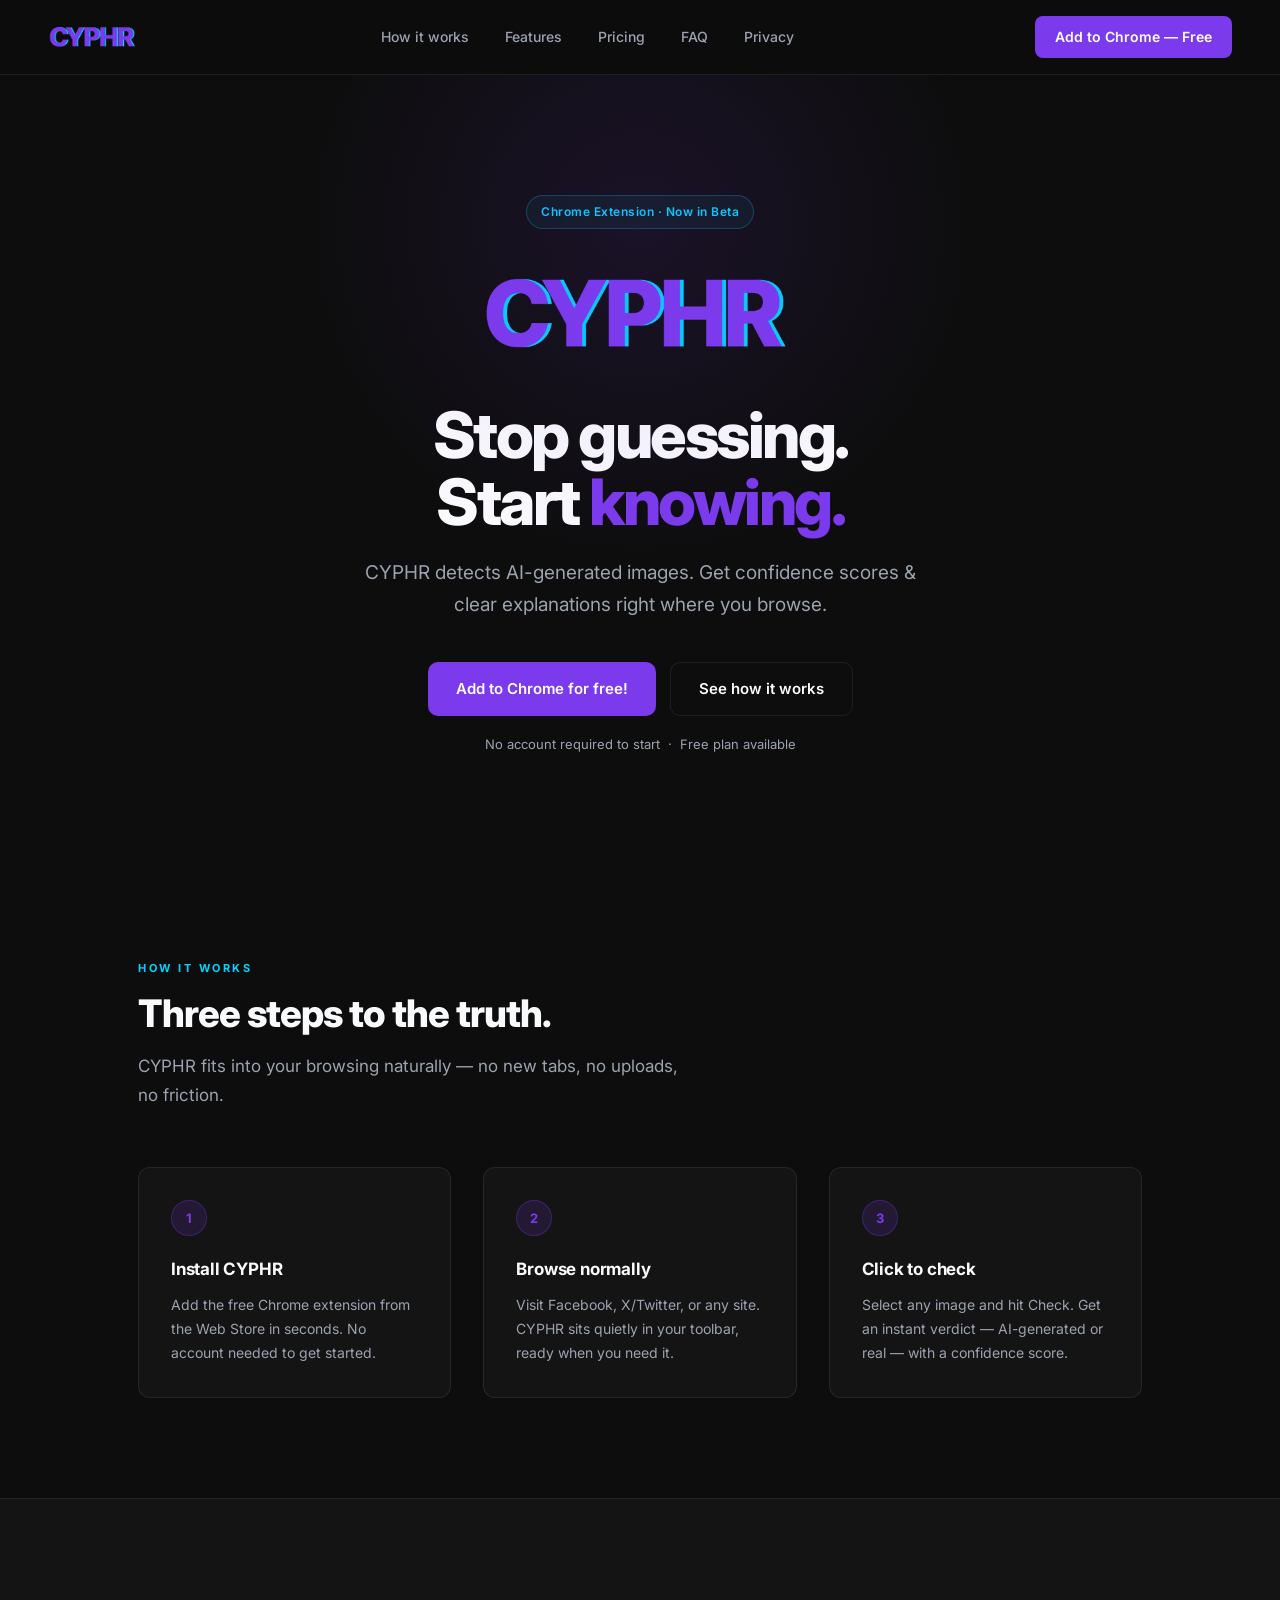
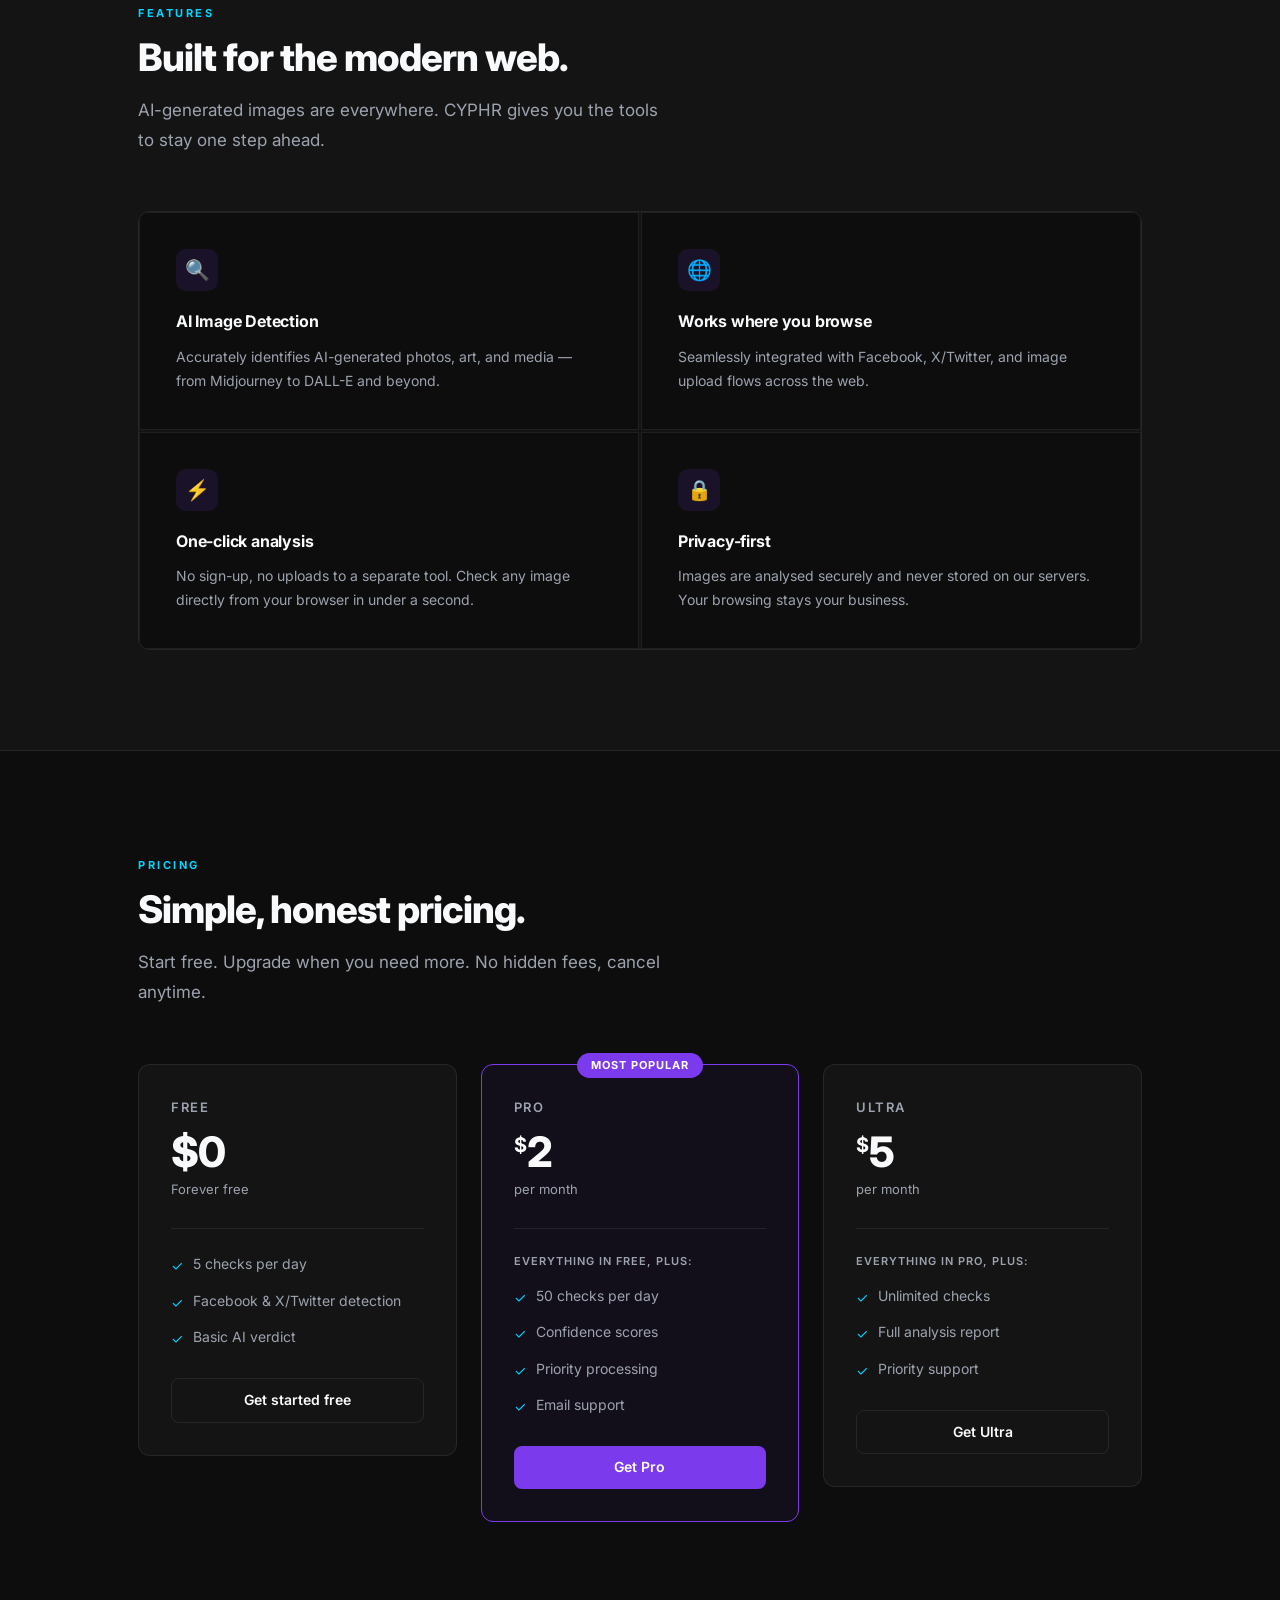
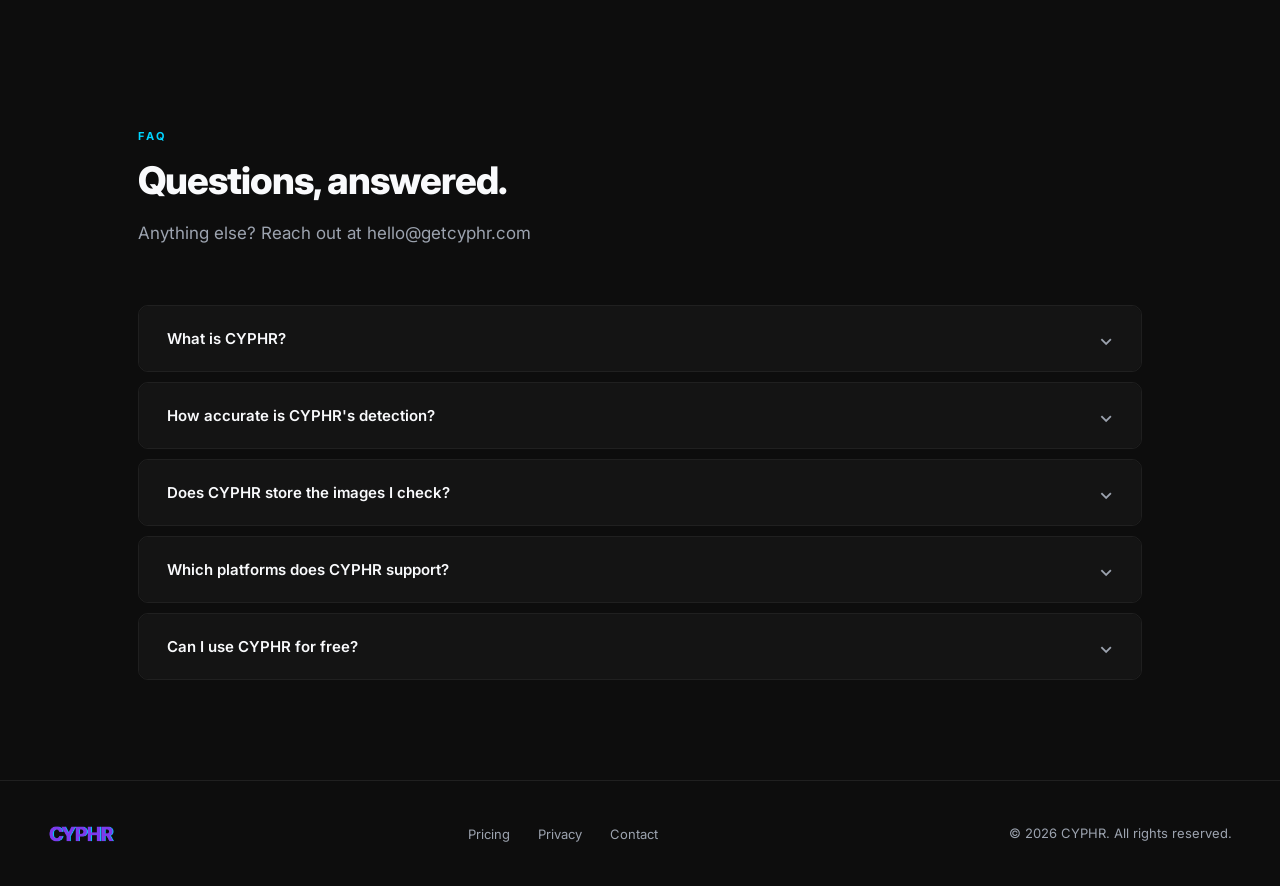
==== index.html @ 94c773c0 "Add files via upload Signed-off-by: NAZO Collective <89747597+njomawahleh@users.noreply.github.com>" ====
<!DOCTYPE html>
<html lang="en">
<head>
  <meta charset="UTF-8" />
  <meta name="viewport" content="width=device-width, initial-scale=1.0" />
  <meta name="description" content="CYPHR detects AI-generated images on Facebook, X/Twitter, and the web — instantly. Know what's real." />
  <title>CYPHR — AI Image Detector</title>
  <link rel="stylesheet" href="style.css" />
</head>
<body>

  <!-- NAV -->
  <nav>
    <a href="index.html" class="nav-logo"><img src="images/cyphr-logo-nav.png" alt="CYPHR" height="32" /></a>
    <ul class="nav-links">
      <li><a href="#how-it-works">How it works</a></li>
      <li><a href="#features">Features</a></li>
      <li><a href="#pricing">Pricing</a></li>
      <li><a href="#faq">FAQ</a></li>
      <li><a href="privacy.html">Privacy</a></li>
    </ul>
    <a href="#" class="btn btn-primary">Add to Chrome — Free</a>
  </nav>

  <!-- HERO -->
  <div class="container">
    <section class="hero">
      <div class="hero-label">Chrome Extension · Now in Beta</div>
      <img src="images/cyphr-logo-hero.png" alt="CYPHR" class="hero-wordmark" />
      <h1 class="hero-title">
        Stop guessing.<br />Start <span class="highlight">knowing.</span>
      </h1>
      <p class="hero-sub">
        CYPHR detects AI-generated images. Get confidence scores &amp; clear explanations right where you browse.
      </p>
      <div class="hero-ctas">
        <a href="#" class="btn btn-primary btn-lg">Add to Chrome for free!</a>
        <a href="#how-it-works" class="btn btn-outline btn-lg">See how it works</a>
      </div>
      <p class="hero-note">No account required to start &nbsp;·&nbsp; Free plan available</p>
    </section>
  </div>

  <!-- HOW IT WORKS -->
  <div class="container">
    <section id="how-it-works">
      <span class="section-label">How it works</span>
      <h2 class="section-title">Three steps to the truth.</h2>
      <p class="section-sub">CYPHR fits into your browsing naturally — no new tabs, no uploads, no friction.</p>

      <div class="steps">
        <div class="step">
          <div class="step-number">1</div>
          <h3>Install CYPHR</h3>
          <p>Add the free Chrome extension from the Web Store in seconds. No account needed to get started.</p>
        </div>
        <div class="step">
          <div class="step-number">2</div>
          <h3>Browse normally</h3>
          <p>Visit Facebook, X/Twitter, or any site. CYPHR sits quietly in your toolbar, ready when you need it.</p>
        </div>
        <div class="step">
          <div class="step-number">3</div>
          <h3>Click to check</h3>
          <p>Select any image and hit Check. Get an instant verdict — AI-generated or real — with a confidence score.</p>
        </div>
      </div>
    </section>
  </div>

  <!-- FEATURES -->
  <div class="features-section">
    <div class="container">
      <section id="features">
        <span class="section-label">Features</span>
        <h2 class="section-title">Built for the modern web.</h2>
        <p class="section-sub">AI-generated images are everywhere. CYPHR gives you the tools to stay one step ahead.</p>

        <div class="features-grid">
          <div class="feature-card">
            <div class="feature-icon">🔍</div>
            <h3>AI Image Detection</h3>
            <p>Accurately identifies AI-generated photos, art, and media — from Midjourney to DALL-E and beyond.</p>
          </div>
          <div class="feature-card">
            <div class="feature-icon">🌐</div>
            <h3>Works where you browse</h3>
            <p>Seamlessly integrated with Facebook, X/Twitter, and image upload flows across the web.</p>
          </div>
          <div class="feature-card">
            <div class="feature-icon">⚡</div>
            <h3>One-click analysis</h3>
            <p>No sign-up, no uploads to a separate tool. Check any image directly from your browser in under a second.</p>
          </div>
          <div class="feature-card">
            <div class="feature-icon">🔒</div>
            <h3>Privacy-first</h3>
            <p>Images are analysed securely and never stored on our servers. Your browsing stays your business.</p>
          </div>
        </div>
      </section>
    </div>
  </div>

  <!-- PRICING -->
  <div class="container">
    <section id="pricing">
      <span class="section-label">Pricing</span>
      <h2 class="section-title">Simple, honest pricing.</h2>
      <p class="section-sub">Start free. Upgrade when you need more. No hidden fees, cancel anytime.</p>

      <div class="pricing-grid">

        <!-- FREE -->
        <div class="pricing-card">
          <div class="pricing-tier">Free</div>
          <div class="pricing-price">$0</div>
          <div class="pricing-period">Forever free</div>
          <hr class="pricing-divider" />
          <ul class="pricing-features">
            <li><span class="check">✓</span> 5 checks per day</li>
            <li><span class="check">✓</span> Facebook &amp; X/Twitter detection</li>
            <li><span class="check">✓</span> Basic AI verdict</li>
          </ul>
          <a href="#" class="btn btn-outline">Get started free</a>
        </div>

        <!-- PRO -->
        <div class="pricing-card featured">
          <div class="pricing-badge">Most Popular</div>
          <div class="pricing-tier">Pro</div>
          <div class="pricing-price"><sup>$</sup>2</div>
          <div class="pricing-period">per month</div>
          <hr class="pricing-divider" />
          <p class="pricing-includes">Everything in Free, plus:</p>
          <ul class="pricing-features">
            <li><span class="check">✓</span> 50 checks per day</li>
            <li><span class="check">✓</span> Confidence scores</li>
            <li><span class="check">✓</span> Priority processing</li>
            <li><span class="check">✓</span> Email support</li>
          </ul>
          <a href="#" class="btn btn-primary">Get Pro</a>
        </div>

        <!-- ULTRA -->
        <div class="pricing-card">
          <div class="pricing-tier">Ultra</div>
          <div class="pricing-price"><sup>$</sup>5</div>
          <div class="pricing-period">per month</div>
          <hr class="pricing-divider" />
          <p class="pricing-includes">Everything in Pro, plus:</p>
          <ul class="pricing-features">
            <li><span class="check">✓</span> Unlimited checks</li>
            <li><span class="check">✓</span> Full analysis report</li>
            <li><span class="check">✓</span> Priority support</li>
          </ul>
          <a href="#" class="btn btn-outline">Get Ultra</a>
        </div>

      </div>
    </section>
  </div>

  <!-- FAQ -->
  <div class="container">
    <section id="faq">
      <span class="section-label">FAQ</span>
      <h2 class="section-title">Questions, answered.</h2>
      <p class="section-sub">Anything else? Reach out at hello@getcyphr.com</p>

      <div class="faq-list">

        <div class="faq-item">
          <button class="faq-q">
            What is CYPHR?
            <span class="arrow">&#8964;</span>
          </button>
          <div class="faq-a">
            CYPHR is a Chrome extension that detects AI-generated images as you browse. Select any image on Facebook, X/Twitter, or the web and CYPHR tells you whether it was created by an AI — in one click, with a confidence score.
          </div>
        </div>

        <div class="faq-item">
          <button class="faq-q">
            How accurate is CYPHR's detection?
            <span class="arrow">&#8964;</span>
          </button>
          <div class="faq-a">
            CYPHR uses a purpose-built detection model trained across major AI image generators including Midjourney, DALL-E, Stable Diffusion, and more. Accuracy varies by image type, but we're continuously improving with each update.
          </div>
        </div>

        <div class="faq-item">
          <button class="faq-q">
            Does CYPHR store the images I check?
            <span class="arrow">&#8964;</span>
          </button>
          <div class="faq-a">
            No. Images are sent to our servers only to perform analysis and are deleted immediately after. We do not store, train on, or share your images. See our <a href="privacy.html" style="color: var(--cyan);">Privacy Policy</a> for full details.
          </div>
        </div>

        <div class="faq-item">
          <button class="faq-q">
            Which platforms does CYPHR support?
            <span class="arrow">&#8964;</span>
          </button>
          <div class="faq-a">
            CYPHR currently works on Facebook, X/Twitter, and via the browser toolbar for image uploads on any site. Support for Instagram, LinkedIn, and more is on the roadmap.
          </div>
        </div>

        <div class="faq-item">
          <button class="faq-q">
            Can I use CYPHR for free?
            <span class="arrow">&#8964;</span>
          </button>
          <div class="faq-a">
            Yes. The Free plan gives you 5 checks per day with no credit card required. Upgrade to Pro ($2/mo) for 50 checks per day, or Ultra ($5/mo) for unlimited checks and advanced features.
          </div>
        </div>

      </div>
    </section>
  </div>

  <!-- FOOTER -->
  <footer>
    <a href="index.html"><img src="images/cyphr-logo-nav.png" alt="CYPHR" height="24" /></a>
    <ul class="footer-links">
      <li><a href="pricing.html">Pricing</a></li>
      <li><a href="privacy.html">Privacy</a></li>
      <li><a href="mailto:hello@getcyphr.com">Contact</a></li>
    </ul>
    <span class="footer-copy">&copy; 2026 CYPHR. All rights reserved.</span>
  </footer>

  <!-- FAQ ACCORDION SCRIPT -->
  <script>
    document.querySelectorAll('.faq-q').forEach(btn => {
      btn.addEventListener('click', () => {
        const item = btn.parentElement;
        const isOpen = item.classList.contains('open');
        document.querySelectorAll('.faq-item').forEach(i => i.classList.remove('open'));
        if (!isOpen) item.classList.add('open');
      });
    });
  </script>

</body>
</html>
---- style.css ----
@import url('https://fonts.googleapis.com/css2?family=Inter:wght@400;500;600;700;800&display=swap');

:root {
  --bg: #0D0D0D;
  --surface: #141414;
  --surface-2: #1C1C1C;
  --text: #F9FAFC;
  --text-muted: #9CA3AF;
  --purple: #7C3AED;
  --purple-hover: #6D28D9;
  --cyan: #00D4FF;
  --border: rgba(255, 255, 255, 0.08);
  --radius: 12px;
}

*, *::before, *::after { box-sizing: border-box; margin: 0; padding: 0; }

html { scroll-behavior: smooth; }

body {
  font-family: 'Inter', sans-serif;
  background: var(--bg);
  color: var(--text);
  line-height: 1.6;
  -webkit-font-smoothing: antialiased;
}

a { color: inherit; text-decoration: none; }
img { max-width: 100%; display: block; }

/* ─── NAV ─── */
nav {
  position: sticky;
  top: 0;
  z-index: 100;
  display: flex;
  align-items: center;
  justify-content: space-between;
  padding: 16px 48px;
  background: rgba(13, 13, 13, 0.85);
  backdrop-filter: blur(16px);
  border-bottom: 1px solid var(--border);
}

.nav-logo {
  display: flex;
  align-items: center;
  flex-shrink: 0;
}

.nav-logo img {
  display: block;
  height: 32px;
  width: auto;
}

.nav-links {
  display: flex;
  gap: 36px;
  list-style: none;
}

.nav-links a {
  font-size: 14px;
  font-weight: 500;
  color: var(--text-muted);
  transition: color 0.2s;
}

.nav-links a:hover { color: var(--text); }

/* ─── BUTTONS ─── */
.btn {
  display: inline-flex;
  align-items: center;
  gap: 8px;
  padding: 10px 20px;
  border-radius: 8px;
  font-family: 'Inter', sans-serif;
  font-size: 14px;
  font-weight: 600;
  cursor: pointer;
  border: none;
  transition: all 0.2s ease;
  text-decoration: none;
}

.btn-primary {
  background: var(--purple);
  color: #fff;
}

.btn-primary:hover {
  background: var(--purple-hover);
  transform: translateY(-1px);
  box-shadow: 0 6px 24px rgba(124, 58, 237, 0.35);
}

.btn-outline {
  background: transparent;
  color: var(--text);
  border: 1px solid var(--border);
}

.btn-outline:hover {
  border-color: rgba(124, 58, 237, 0.5);
  color: var(--purple);
}

.btn-lg {
  padding: 14px 28px;
  font-size: 15px;
  border-radius: 10px;
}

/* ─── LAYOUT ─── */
.container {
  max-width: 1100px;
  margin: 0 auto;
  padding: 0 48px;
}

section {
  padding: 100px 0;
}

/* ─── TYPOGRAPHIC SCALE (Inter only, weight/size varies by purpose) ─── */
/* Labels: 11px / 700 / tracked caps — orientation/category */
.section-label {
  display: inline-block;
  font-size: 11px;
  font-weight: 700;
  letter-spacing: 2.5px;
  text-transform: uppercase;
  color: var(--cyan);
  margin-bottom: 14px;
}

/* Section headings: 38px / 800 / tight tracking — primary hierarchy */
.section-title {
  font-size: 38px;
  font-weight: 800;
  line-height: 1.15;
  letter-spacing: -1px;
  margin-bottom: 16px;
}

/* Section subtext: 17px / 400 / relaxed — supporting body copy */
.section-sub {
  font-size: 17px;
  font-weight: 400;
  color: var(--text-muted);
  line-height: 1.75;
  max-width: 540px;
}

/* Card headings: 16px / 700 — component-level hierarchy */
.step h3, .feature-card h3 {
  font-size: 16px;
  font-weight: 700;
  letter-spacing: -0.2px;
}

/* Card body: 14px / 400 — secondary readable copy */
.step p, .feature-card p {
  font-size: 14px;
  font-weight: 400;
  color: var(--text-muted);
  line-height: 1.7;
}

/* Pricing tier label: 12px / 600 / tracked caps */
.pricing-tier {
  font-size: 12px;
  font-weight: 600;
  letter-spacing: 1.5px;
  text-transform: uppercase;
}

/* Pricing period: 13px / 400 */
.pricing-period {
  font-size: 13px;
  font-weight: 400;
}

/* Feature list items: 14px / 400 */
.pricing-features li {
  font-size: 14px;
  font-weight: 400;
}

/* Nav links: 14px / 500 */
.nav-links a {
  font-size: 14px;
  font-weight: 500;
}

/* ─── HERO ─── */
.hero {
  padding: 120px 0 100px;
  text-align: center;
  position: relative;
  overflow: hidden;
}

.hero::before {
  content: '';
  position: absolute;
  top: -200px;
  left: 50%;
  transform: translateX(-50%);
  width: 700px;
  height: 700px;
  background: radial-gradient(circle, rgba(124, 58, 237, 0.12) 0%, transparent 70%);
  pointer-events: none;
}

.hero-label {
  display: inline-flex;
  align-items: center;
  gap: 8px;
  padding: 6px 14px;
  border-radius: 999px;
  border: 1px solid rgba(0, 212, 255, 0.25);
  background: rgba(0, 212, 255, 0.06);
  font-size: 12px;
  font-weight: 600;
  color: var(--cyan);
  margin-bottom: 28px;
  letter-spacing: 0.5px;
}

.hero-title {
  font-size: 64px;
  font-weight: 800;
  line-height: 1.05;
  letter-spacing: -2.5px;
  margin-bottom: 22px;
}

.hero-title .highlight {
  color: var(--purple);
}

.hero-sub {
  font-size: 19px;
  color: var(--text-muted);
  line-height: 1.7;
  max-width: 560px;
  margin: 0 auto 40px;
}

.hero-ctas {
  display: flex;
  gap: 14px;
  justify-content: center;
  flex-wrap: wrap;
}

.hero-wordmark {
  width: 320px;
  height: auto;
  margin: 0 auto 32px;
  display: block;
}

.hero-note {
  margin-top: 18px;
  font-size: 13px;
  color: var(--text-muted);
}

/* ─── HOW IT WORKS ─── */
.steps {
  display: grid;
  grid-template-columns: repeat(3, 1fr);
  gap: 32px;
  margin-top: 56px;
}

.step {
  background: var(--surface);
  border: 1px solid var(--border);
  border-radius: var(--radius);
  padding: 32px;
  position: relative;
}

.step-number {
  width: 36px;
  height: 36px;
  border-radius: 50%;
  background: rgba(124, 58, 237, 0.15);
  border: 1px solid rgba(124, 58, 237, 0.3);
  display: flex;
  align-items: center;
  justify-content: center;
  font-size: 13px;
  font-weight: 700;
  color: var(--purple);
  margin-bottom: 20px;
}

.step h3 {
  font-size: 17px;
  font-weight: 700;
  margin-bottom: 10px;
}

.step p {
  font-size: 14px;
  color: var(--text-muted);
  line-height: 1.7;
}

/* ─── FEATURES ─── */
.features-section {
  background: var(--surface);
  border-top: 1px solid var(--border);
  border-bottom: 1px solid var(--border);
}

.features-grid {
  display: grid;
  grid-template-columns: repeat(2, 1fr);
  gap: 2px;
  margin-top: 56px;
  border: 1px solid var(--border);
  border-radius: var(--radius);
  overflow: hidden;
}

.feature-card {
  background: var(--bg);
  padding: 36px;
  border: 1px solid var(--border);
  transition: background 0.2s;
}

.feature-card:hover {
  background: var(--surface-2);
}

.feature-icon {
  width: 42px;
  height: 42px;
  border-radius: 10px;
  background: rgba(124, 58, 237, 0.12);
  display: flex;
  align-items: center;
  justify-content: center;
  margin-bottom: 18px;
  font-size: 20px;
}

.feature-card h3 {
  font-size: 16px;
  font-weight: 700;
  margin-bottom: 10px;
}

.feature-card p {
  font-size: 14px;
  color: var(--text-muted);
  line-height: 1.7;
}

/* ─── PRICING ─── */
.pricing-grid {
  display: grid;
  grid-template-columns: repeat(3, 1fr);
  gap: 24px;
  margin-top: 56px;
  align-items: start;
}

.pricing-card {
  background: var(--surface);
  border: 1px solid var(--border);
  border-radius: var(--radius);
  padding: 32px;
}

.pricing-card.featured {
  border-color: var(--purple);
  background: rgba(124, 58, 237, 0.06);
  position: relative;
}

.pricing-badge {
  position: absolute;
  top: -12px;
  left: 50%;
  transform: translateX(-50%);
  background: var(--purple);
  color: #fff;
  font-size: 11px;
  font-weight: 700;
  letter-spacing: 1px;
  text-transform: uppercase;
  padding: 4px 14px;
  border-radius: 999px;
  white-space: nowrap;
}

.pricing-tier {
  font-size: 13px;
  font-weight: 600;
  color: var(--text-muted);
  text-transform: uppercase;
  letter-spacing: 1.5px;
  margin-bottom: 14px;
}

.pricing-price {
  font-size: 42px;
  font-weight: 800;
  letter-spacing: -1.5px;
  line-height: 1;
  margin-bottom: 6px;
}

.pricing-price sup {
  font-size: 20px;
  font-weight: 700;
  vertical-align: super;
  letter-spacing: 0;
}

.pricing-period {
  font-size: 13px;
  color: var(--text-muted);
  margin-bottom: 28px;
}

.pricing-divider {
  border: none;
  border-top: 1px solid var(--border);
  margin-bottom: 24px;
}

.pricing-features {
  list-style: none;
  display: flex;
  flex-direction: column;
  gap: 12px;
  margin-bottom: 28px;
}

.pricing-features li {
  display: flex;
  align-items: flex-start;
  gap: 10px;
  font-size: 14px;
  color: var(--text-muted);
}

.pricing-features li .check {
  color: var(--cyan);
  font-size: 14px;
  flex-shrink: 0;
  margin-top: 2px;
}

.pricing-features li.muted {
  opacity: 0.4;
}

.pricing-includes {
  font-size: 11px;
  font-weight: 600;
  letter-spacing: 1px;
  text-transform: uppercase;
  color: var(--text-muted);
  margin-bottom: 14px;
}

.pricing-card .btn {
  width: 100%;
  justify-content: center;
}

/* ─── FAQ ─── */
.faq-list {
  margin-top: 56px;
  display: flex;
  flex-direction: column;
  gap: 2px;
}

.faq-item {
  border: 1px solid var(--border);
  border-radius: 10px;
  overflow: hidden;
}

.faq-item + .faq-item {
  margin-top: 8px;
}

.faq-q {
  width: 100%;
  background: var(--surface);
  border: none;
  padding: 22px 28px;
  display: flex;
  align-items: center;
  justify-content: space-between;
  font-family: 'Inter', sans-serif;
  font-size: 15px;
  font-weight: 600;
  color: var(--text);
  cursor: pointer;
  text-align: left;
  transition: background 0.2s;
}

.faq-q:hover { background: var(--surface-2); }

.faq-q .arrow {
  color: var(--text-muted);
  font-size: 18px;
  transition: transform 0.25s;
  flex-shrink: 0;
}

.faq-item.open .faq-q .arrow {
  transform: rotate(180deg);
}

.faq-a {
  display: none;
  padding: 0 28px 22px;
  font-size: 14px;
  color: var(--text-muted);
  line-height: 1.8;
  background: var(--surface);
}

.faq-item.open .faq-a {
  display: block;
}

/* ─── FOOTER ─── */
footer {
  border-top: 1px solid var(--border);
  padding: 40px 48px;
  display: flex;
  align-items: center;
  justify-content: space-between;
  flex-wrap: wrap;
  gap: 16px;
}

.footer-logo {
  font-size: 16px;
  font-weight: 800;
  letter-spacing: -0.5px;
}

.footer-logo .accent { color: var(--cyan); }

.footer-links {
  display: flex;
  gap: 28px;
  list-style: none;
}

.footer-links a {
  font-size: 13px;
  color: var(--text-muted);
  transition: color 0.2s;
}

.footer-links a:hover { color: var(--text); }

.footer-copy {
  font-size: 13px;
  color: var(--text-muted);
}

/* ─── PAGE HEADER (inner pages) ─── */
.page-header {
  padding: 80px 0 60px;
  border-bottom: 1px solid var(--border);
}

.page-header h1 {
  font-size: 44px;
  font-weight: 800;
  letter-spacing: -1.5px;
  margin-bottom: 12px;
}

.page-header p {
  font-size: 16px;
  color: var(--text-muted);
}

/* ─── PROSE (privacy) ─── */
.prose {
  max-width: 720px;
  margin: 0 auto;
  padding: 64px 48px;
}

.prose h2 {
  font-size: 20px;
  font-weight: 700;
  margin-top: 48px;
  margin-bottom: 12px;
  color: var(--text);
}

.prose h2:first-child {
  margin-top: 0;
}

.prose p {
  font-size: 15px;
  color: var(--text-muted);
  line-height: 1.8;
  margin-bottom: 16px;
}

.prose ul {
  padding-left: 20px;
  margin-bottom: 16px;
}

.prose ul li {
  font-size: 15px;
  color: var(--text-muted);
  line-height: 1.8;
  margin-bottom: 6px;
}

/* ─── RESPONSIVE ─── */
@media (max-width: 768px) {
  nav { padding: 16px 24px; }
  .nav-links { display: none; }
  .container { padding: 0 24px; }
  section { padding: 72px 0; }
  .hero-title { font-size: 40px; letter-spacing: -1.5px; }
  .hero-sub { font-size: 16px; }
  .steps { grid-template-columns: 1fr; }
  .features-grid { grid-template-columns: 1fr; }
  .pricing-grid { grid-template-columns: 1fr; }
  .section-title { font-size: 30px; }
  footer { flex-direction: column; align-items: flex-start; }
  .prose { padding: 48px 24px; }
}
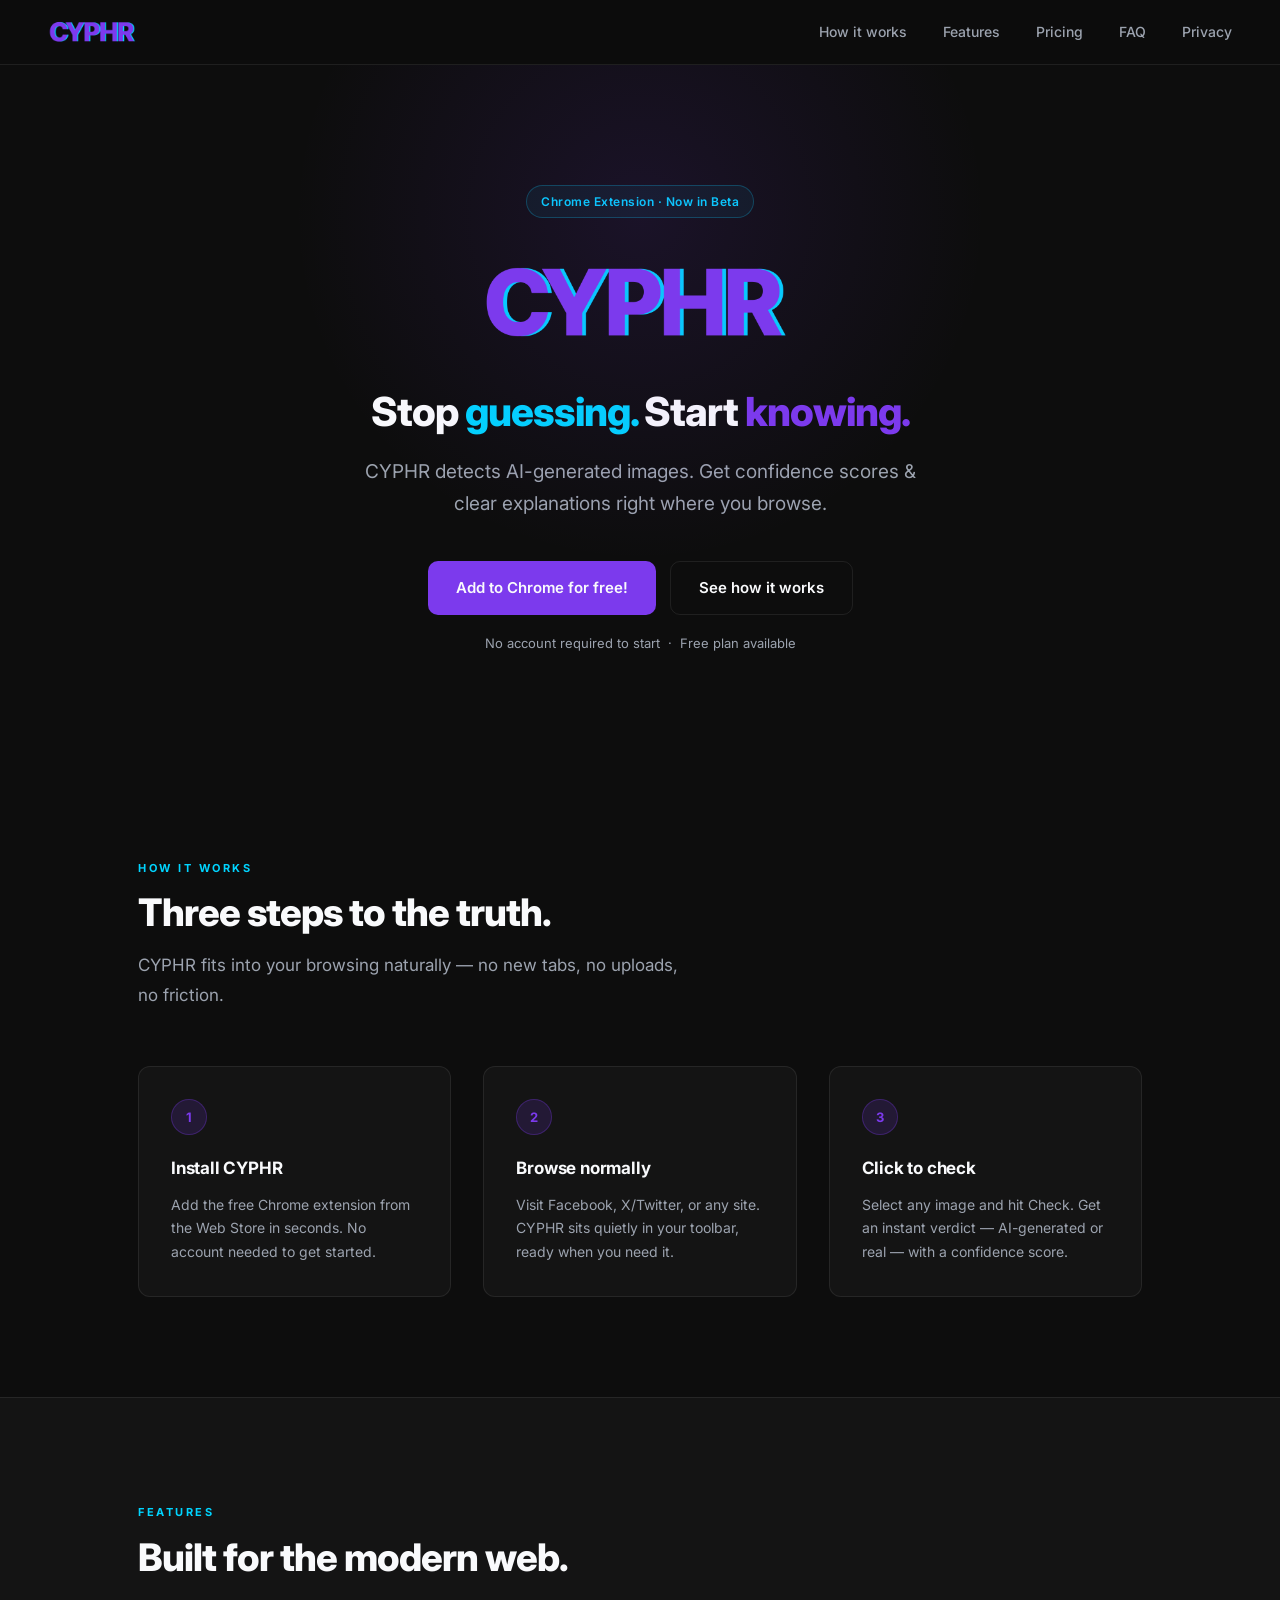
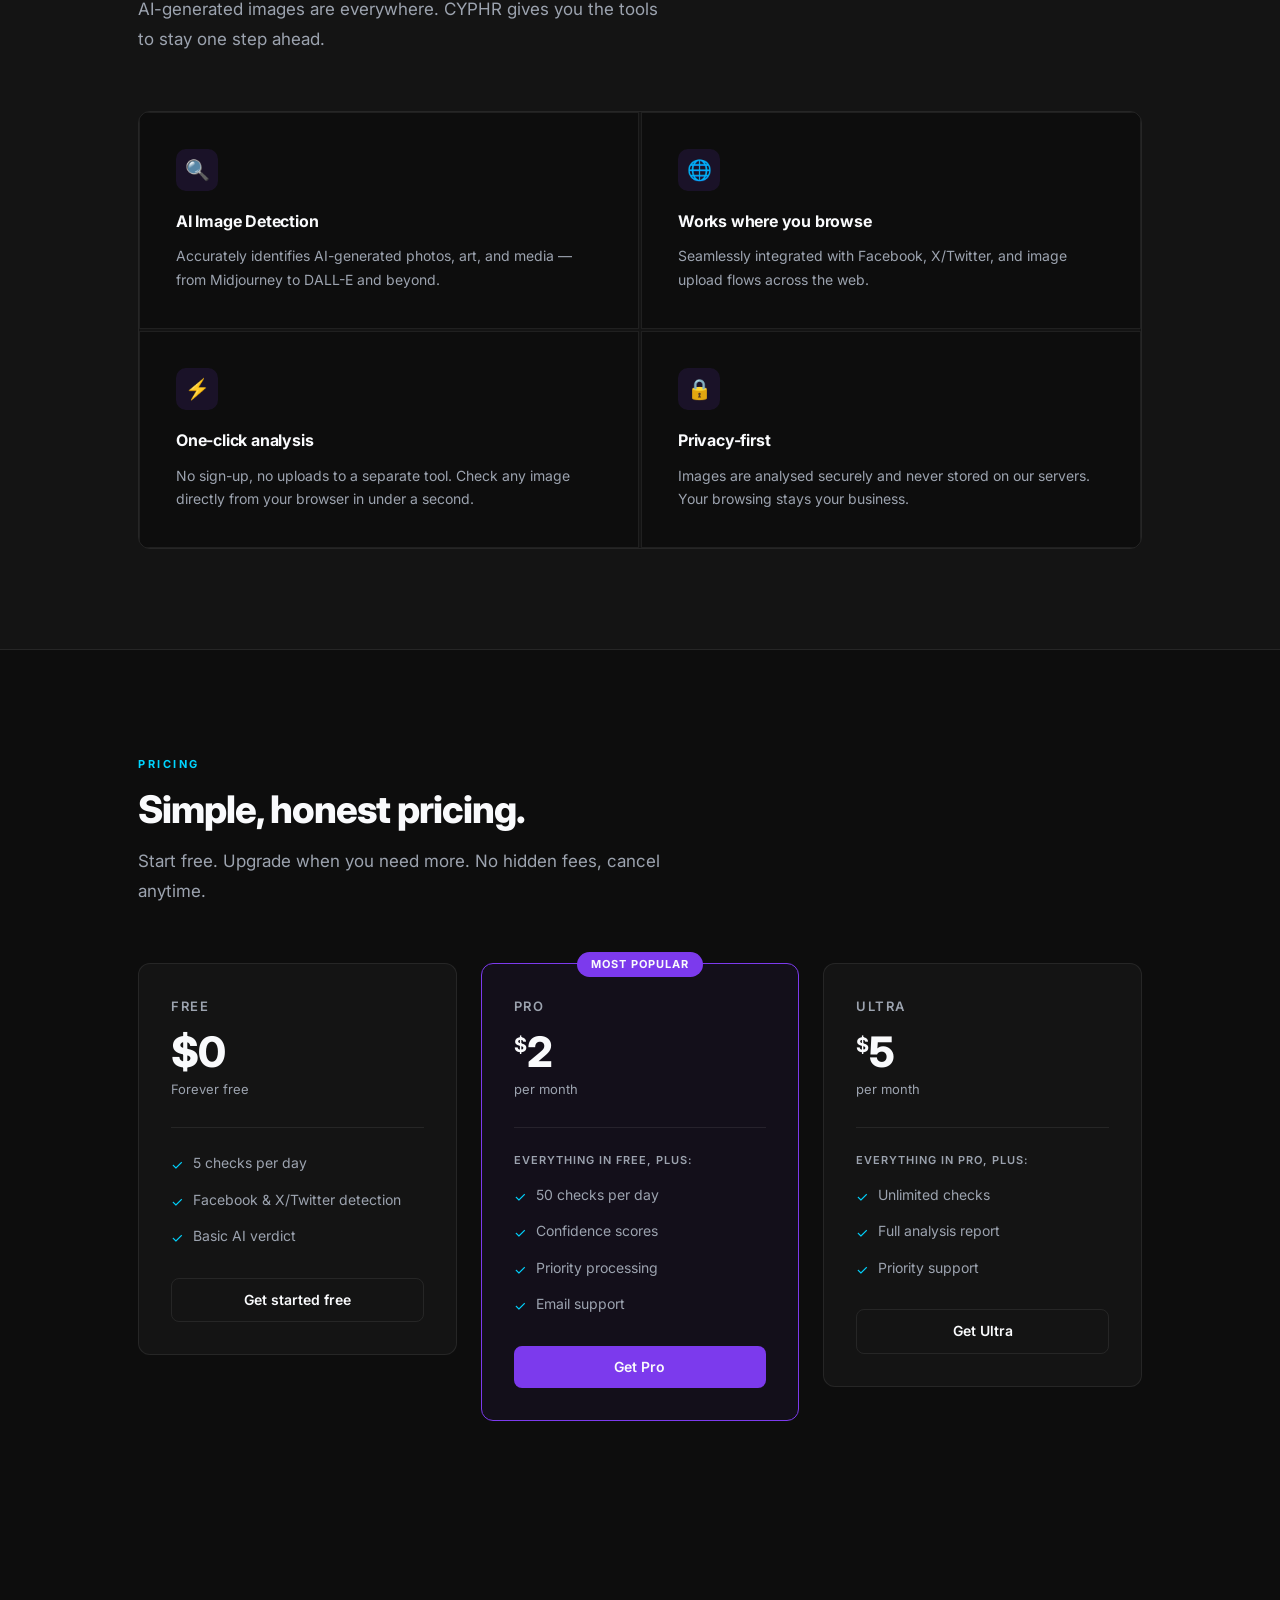
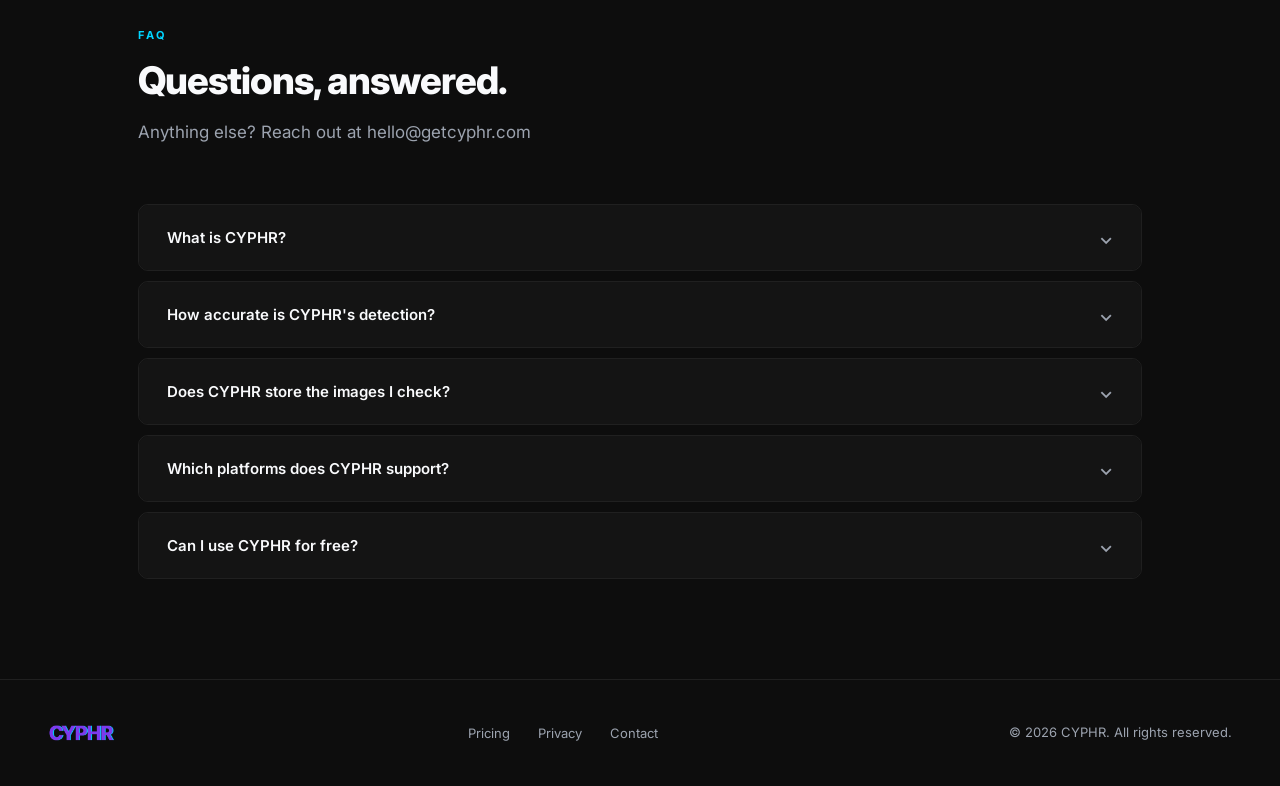
==== commit d5d7c855: "Add files via upload Signed-off-by: NAZO Collective <89747597+njomawahleh@users.noreply.github.com>" ====
--- a/index.html
+++ b/index.html
@@ -19,7 +19,6 @@
       <li><a href="#faq">FAQ</a></li>
       <li><a href="privacy.html">Privacy</a></li>
     </ul>
-    <a href="#" class="btn btn-primary">Add to Chrome — Free</a>
   </nav>
 
   <!-- HERO -->
@@ -28,7 +27,7 @@
       <div class="hero-label">Chrome Extension · Now in Beta</div>
       <img src="images/cyphr-logo-hero.png" alt="CYPHR" class="hero-wordmark" />
       <h1 class="hero-title">
-        Stop guessing.<br />Start <span class="highlight">knowing.</span>
+        Stop <span class="highlight-cyan">guessing.</span> Start <span class="highlight">knowing.</span>
       </h1>
       <p class="hero-sub">
         CYPHR detects AI-generated images. Get confidence scores &amp; clear explanations right where you browse.
--- a/style.css
+++ b/style.css
@@ -87,7 +87,7 @@
 
 .btn-primary {
   background: var(--purple);
-  color: #fff;
+  color: #F9FAFC;
 }
 
 .btn-primary:hover {
@@ -231,11 +231,16 @@
 }
 
 .hero-title {
-  font-size: 64px;
+  font-size: 40px;
   font-weight: 800;
-  line-height: 1.05;
-  letter-spacing: -2.5px;
+  line-height: 1.1;
+  letter-spacing: -1px;
   margin-bottom: 22px;
+  white-space: nowrap;
+}
+
+.highlight-cyan {
+  color: #00D4FF;
 }
 
 .hero-title .highlight {
@@ -393,7 +398,7 @@
   left: 50%;
   transform: translateX(-50%);
   background: var(--purple);
-  color: #fff;
+  color: #F9FAFC;
   font-size: 11px;
   font-weight: 700;
   letter-spacing: 1px;
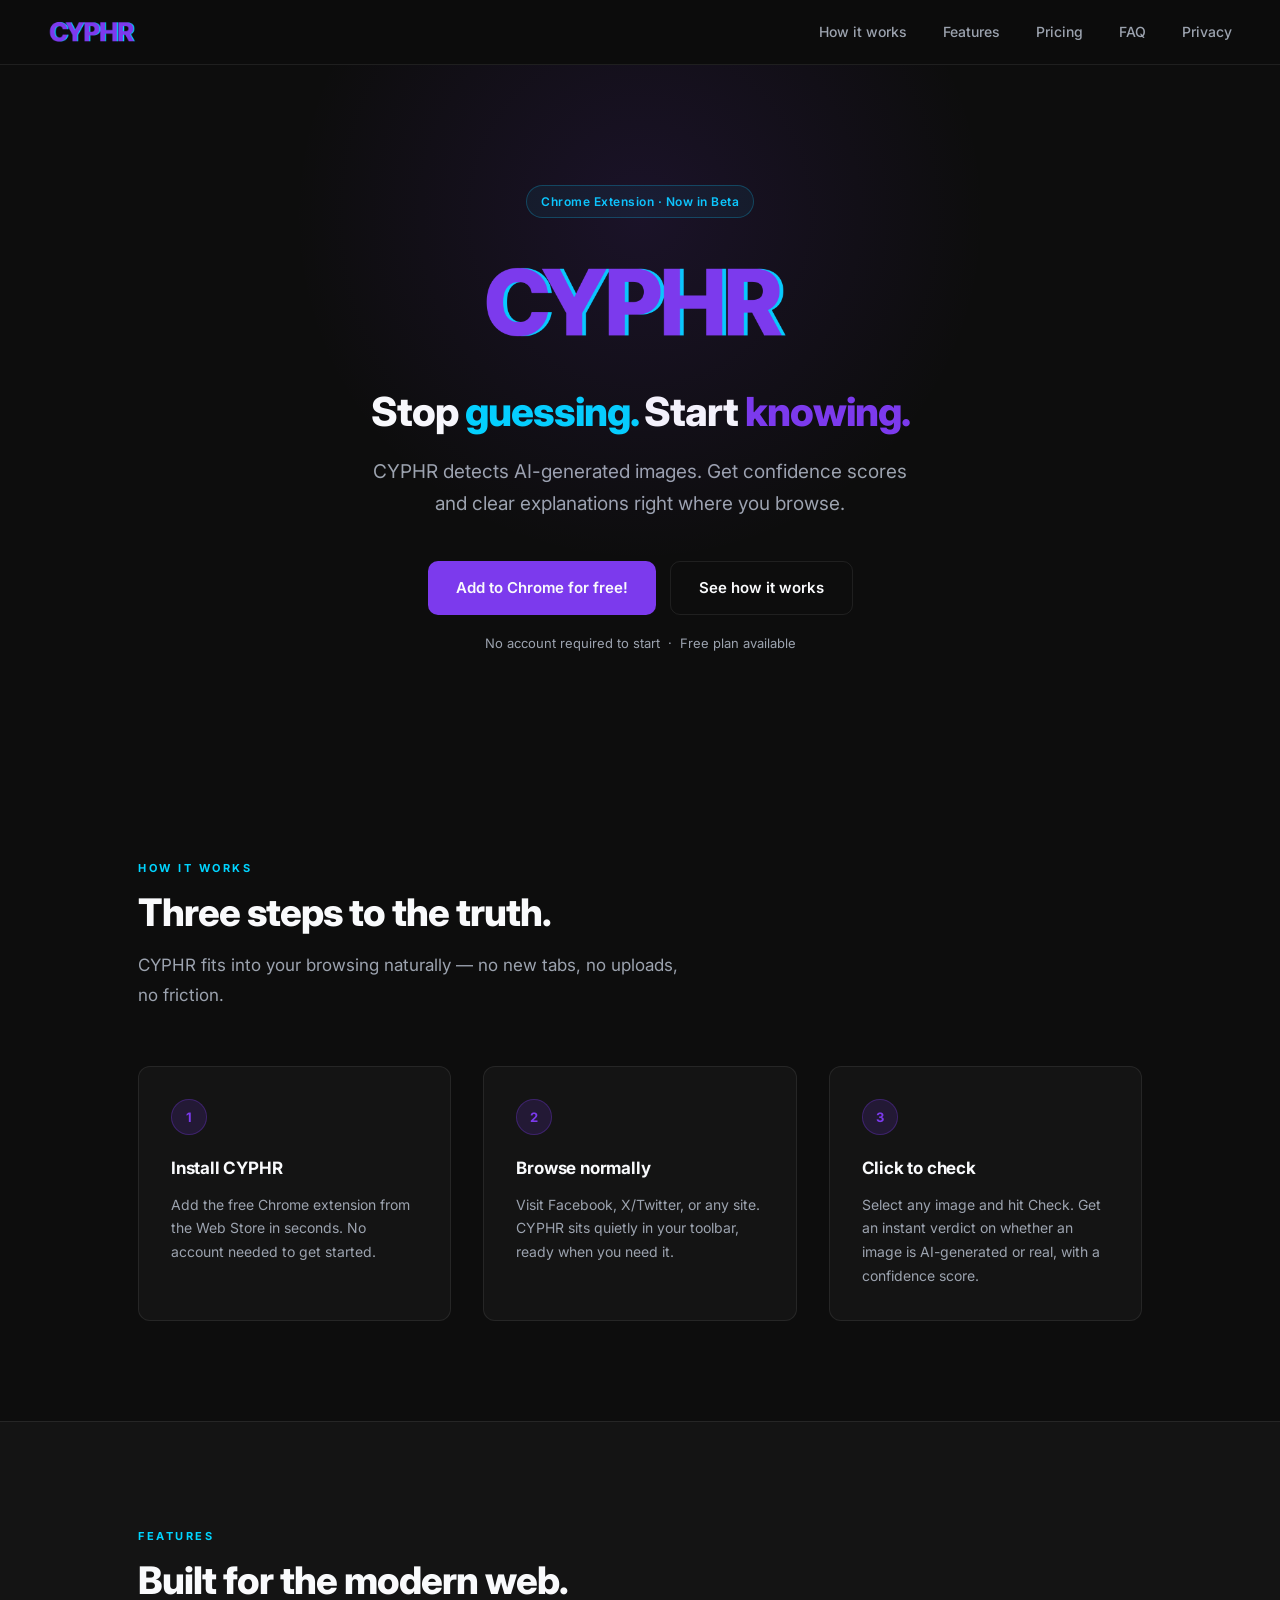
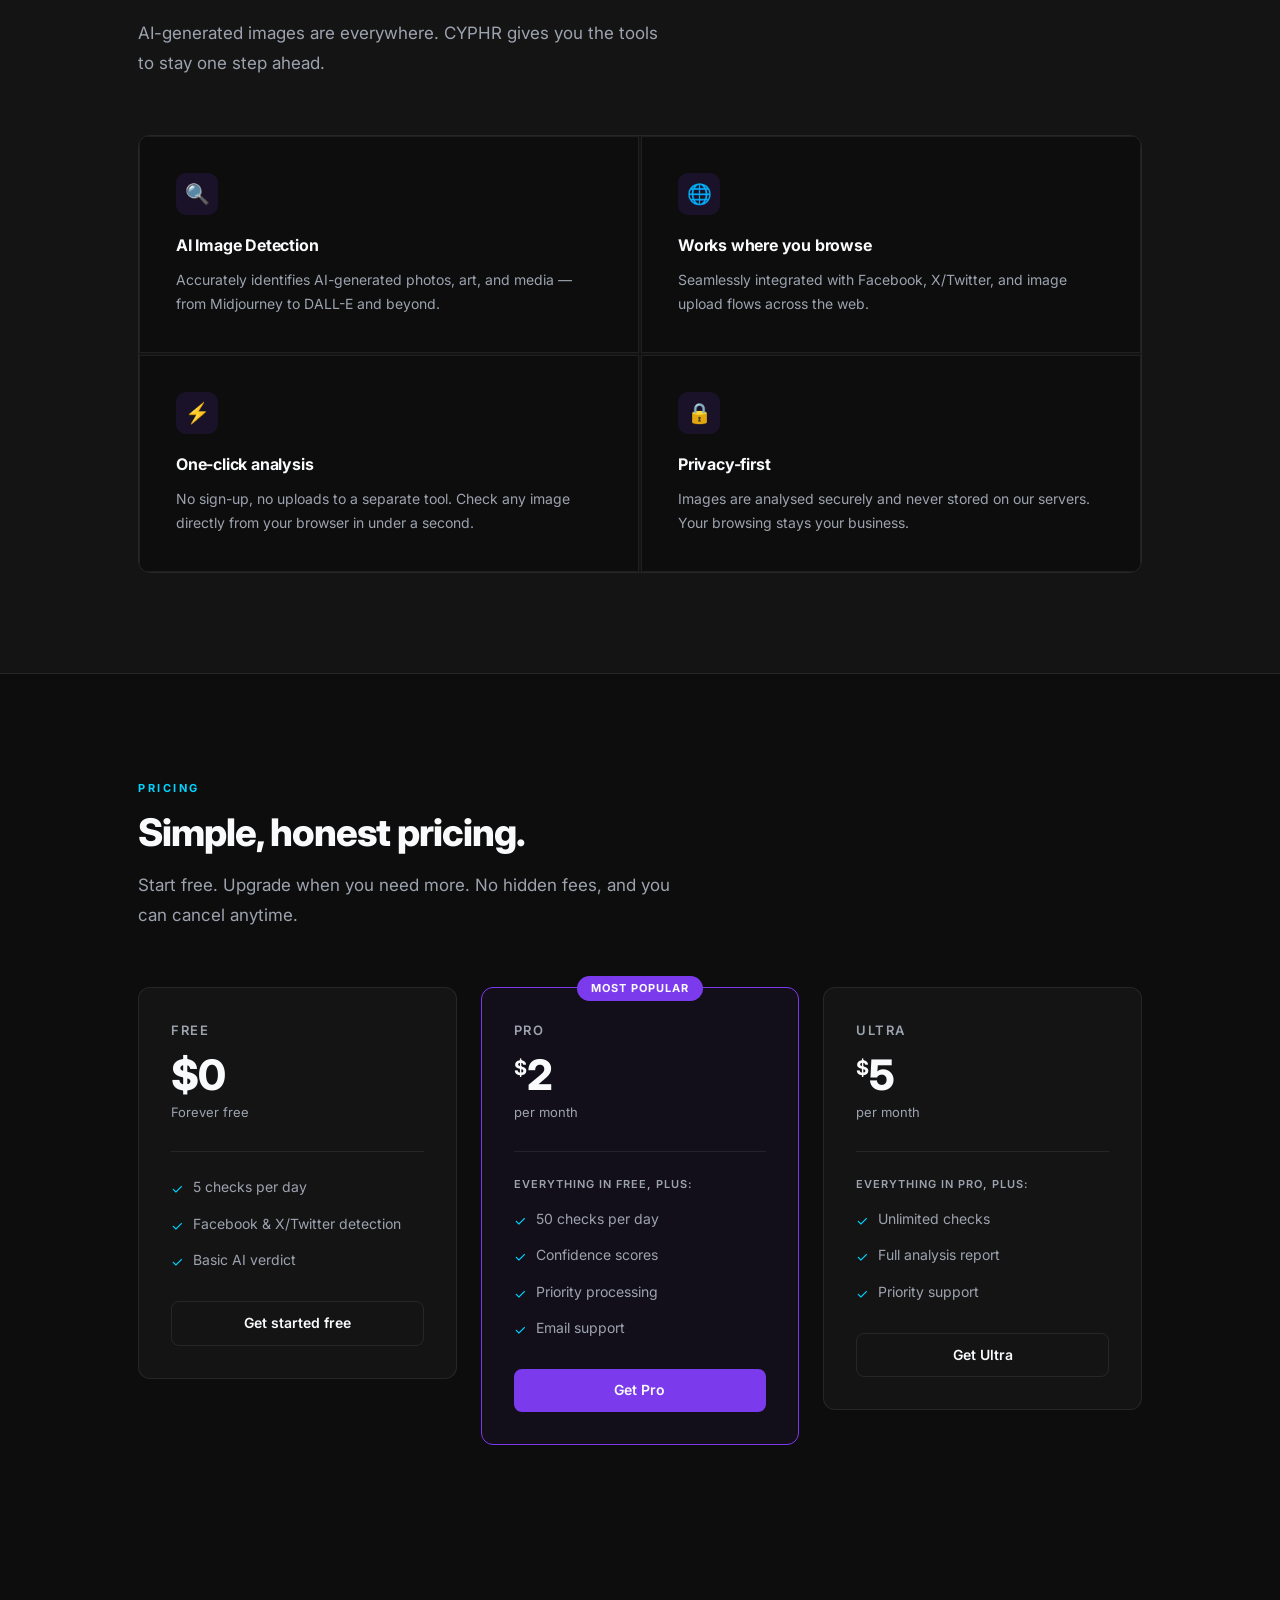
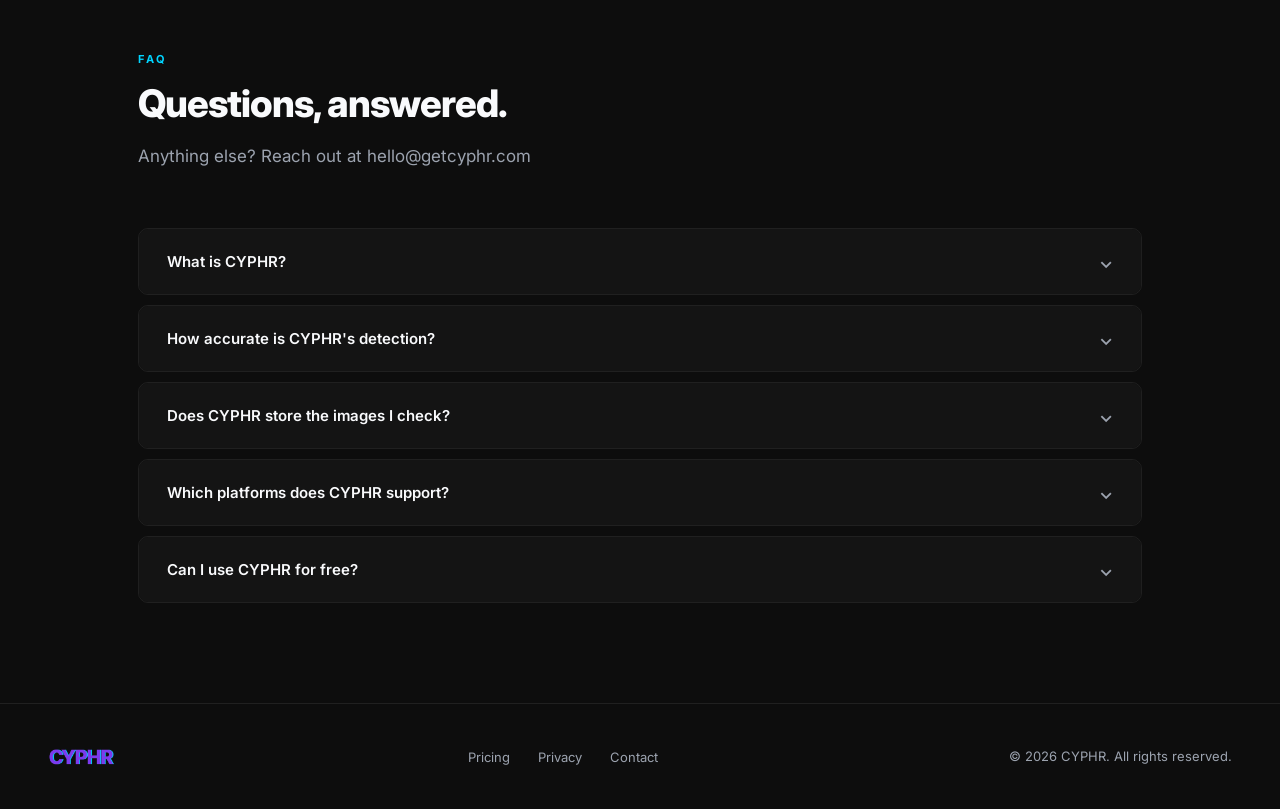
==== commit 776a494c: "Update meta description and text for clarity Signed-off-by: NAZO Collective <89747597+njomawahleh@us" ====
--- a/index.html
+++ b/index.html
@@ -3,7 +3,7 @@
 <head>
   <meta charset="UTF-8" />
   <meta name="viewport" content="width=device-width, initial-scale=1.0" />
-  <meta name="description" content="CYPHR detects AI-generated images on Facebook, X/Twitter, and the web — instantly. Know what's real." />
+  <meta name="description" content="CYPHR detects AI-generated images. Get confidence scores and clear explanations right where you browse." />
   <title>CYPHR — AI Image Detector</title>
   <link rel="stylesheet" href="style.css" />
 </head>
@@ -30,7 +30,7 @@
         Stop <span class="highlight-cyan">guessing.</span> Start <span class="highlight">knowing.</span>
       </h1>
       <p class="hero-sub">
-        CYPHR detects AI-generated images. Get confidence scores &amp; clear explanations right where you browse.
+        CYPHR detects AI-generated images. Get confidence scores and clear explanations right where you browse.
       </p>
       <div class="hero-ctas">
         <a href="#" class="btn btn-primary btn-lg">Add to Chrome for free!</a>
@@ -61,7 +61,7 @@
         <div class="step">
           <div class="step-number">3</div>
           <h3>Click to check</h3>
-          <p>Select any image and hit Check. Get an instant verdict — AI-generated or real — with a confidence score.</p>
+          <p>Select any image and hit Check. Get an instant verdict on whether an image is AI-generated or real, with a confidence score.</p>
         </div>
       </div>
     </section>
@@ -106,7 +106,7 @@
     <section id="pricing">
       <span class="section-label">Pricing</span>
       <h2 class="section-title">Simple, honest pricing.</h2>
-      <p class="section-sub">Start free. Upgrade when you need more. No hidden fees, cancel anytime.</p>
+      <p class="section-sub">Start free. Upgrade when you need more. No hidden fees, and you can cancel anytime.</p>
 
       <div class="pricing-grid">
 
@@ -175,7 +175,7 @@
             <span class="arrow">&#8964;</span>
           </button>
           <div class="faq-a">
-            CYPHR is a Chrome extension that detects AI-generated images as you browse. Select any image on Facebook, X/Twitter, or the web and CYPHR tells you whether it was created by an AI — in one click, with a confidence score.
+            CYPHR detects AI-generated images. Get confidence scores & clear explanations right where you browse.
           </div>
         </div>
 
@@ -205,7 +205,7 @@
             <span class="arrow">&#8964;</span>
           </button>
           <div class="faq-a">
-            CYPHR currently works on Facebook, X/Twitter, and via the browser toolbar for image uploads on any site. Support for Instagram, LinkedIn, and more is on the roadmap.
+            CYPHR currently works on Facebook, X/Twitter, and via the browser toolbar for image uploads on any site. Support for Instagram, LinkedIn, and more is coming soon!
           </div>
         </div>
 
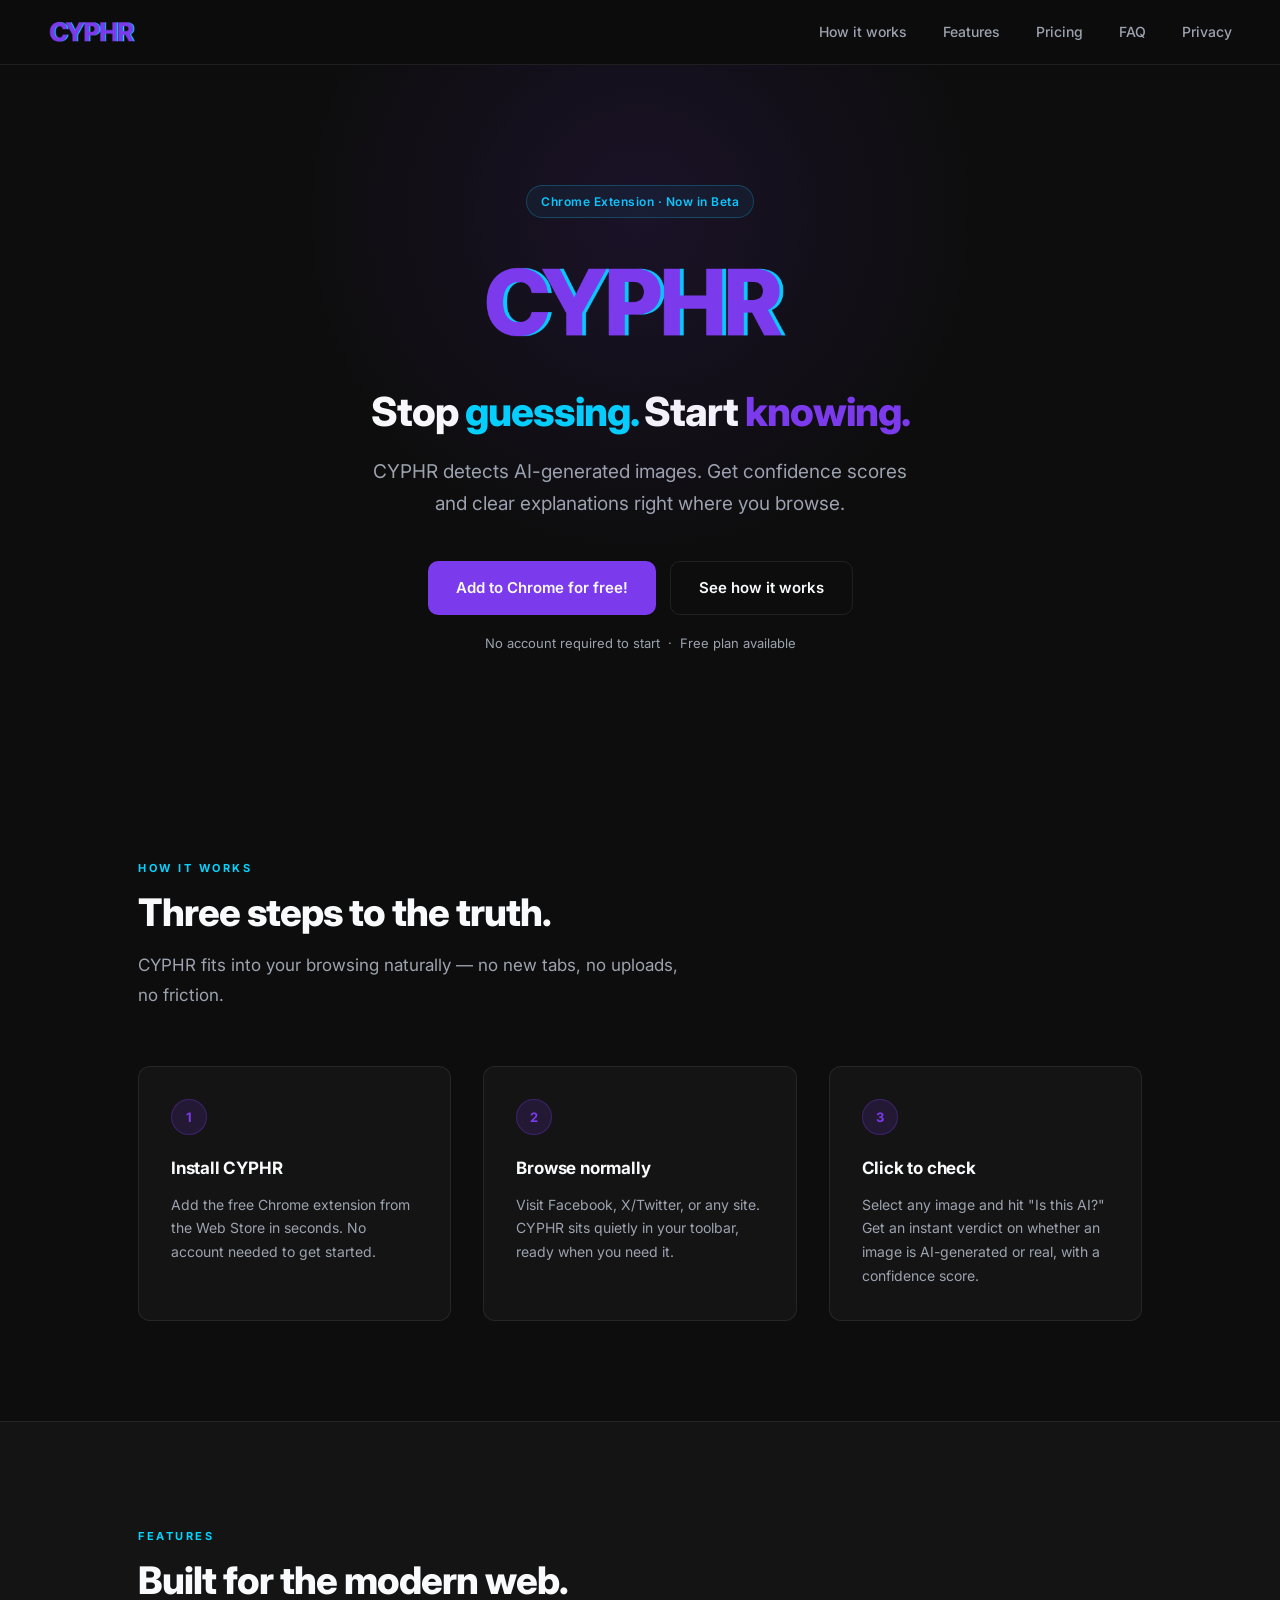
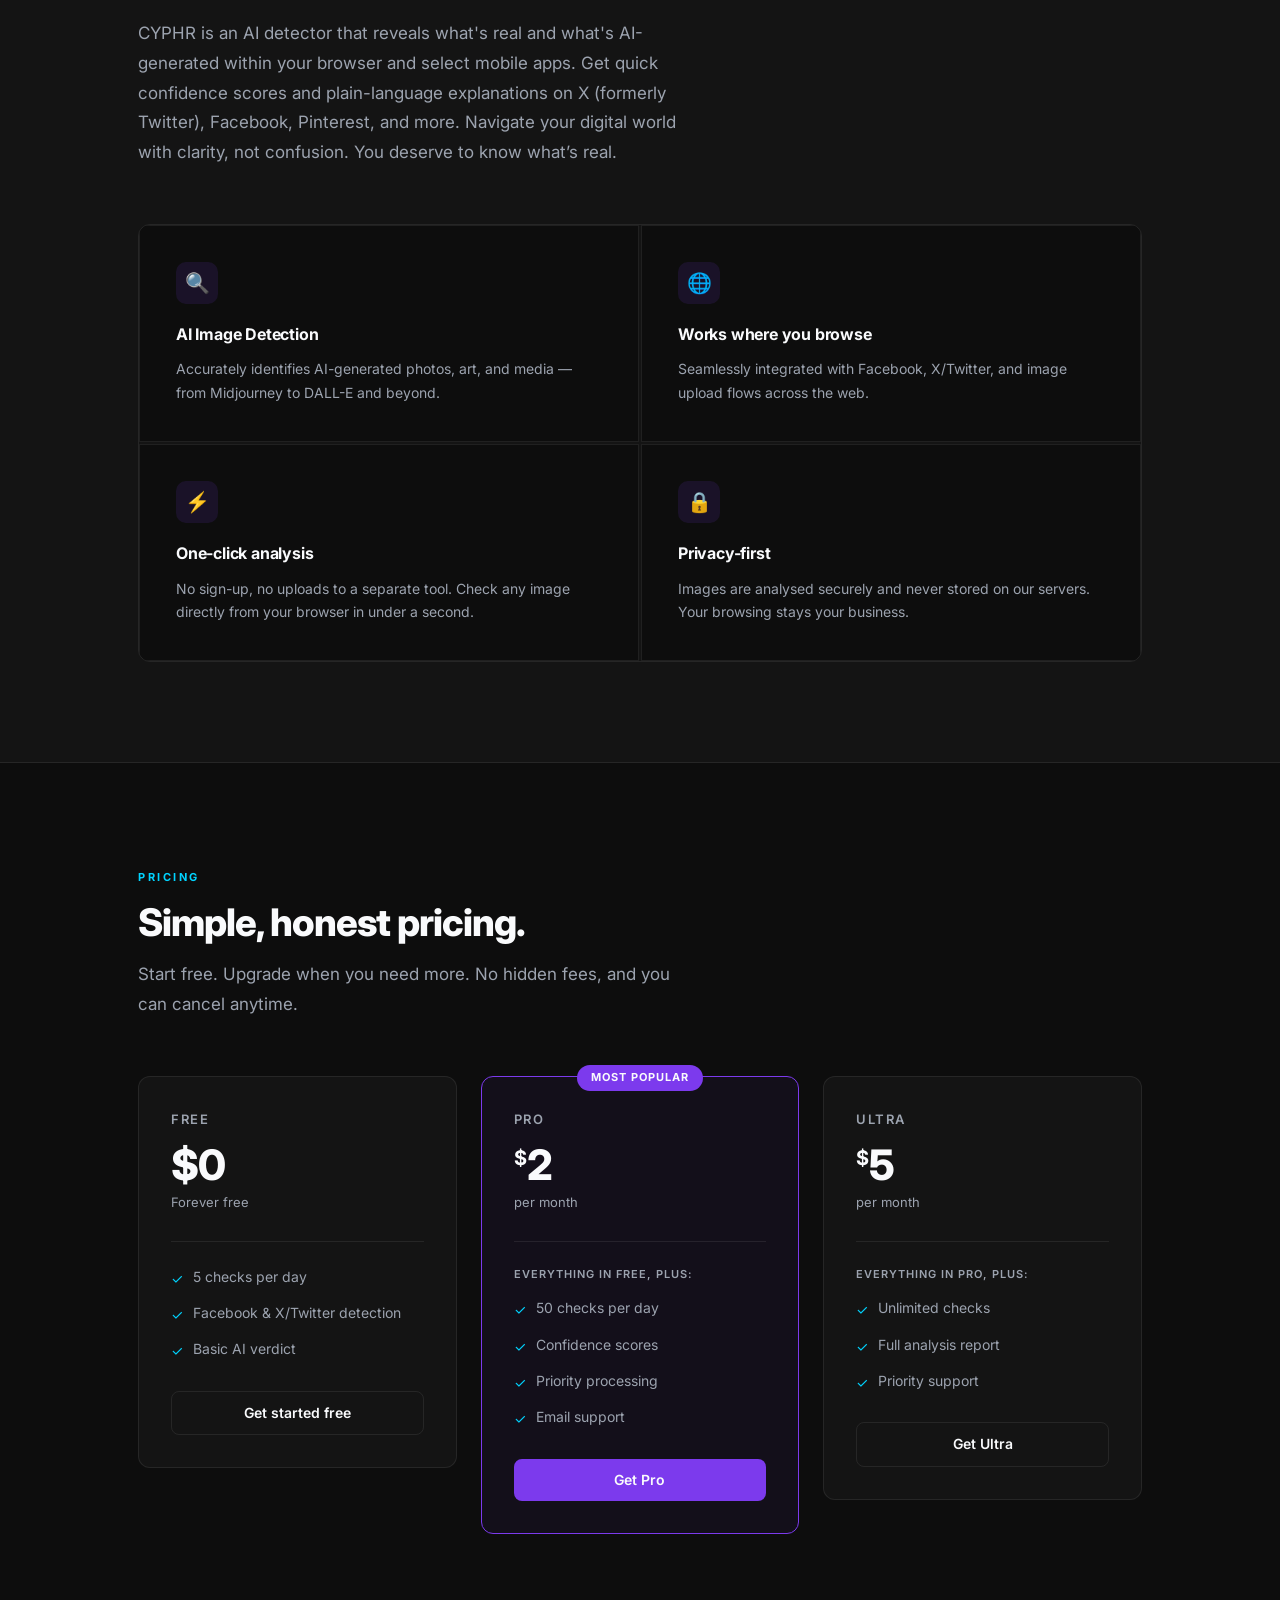
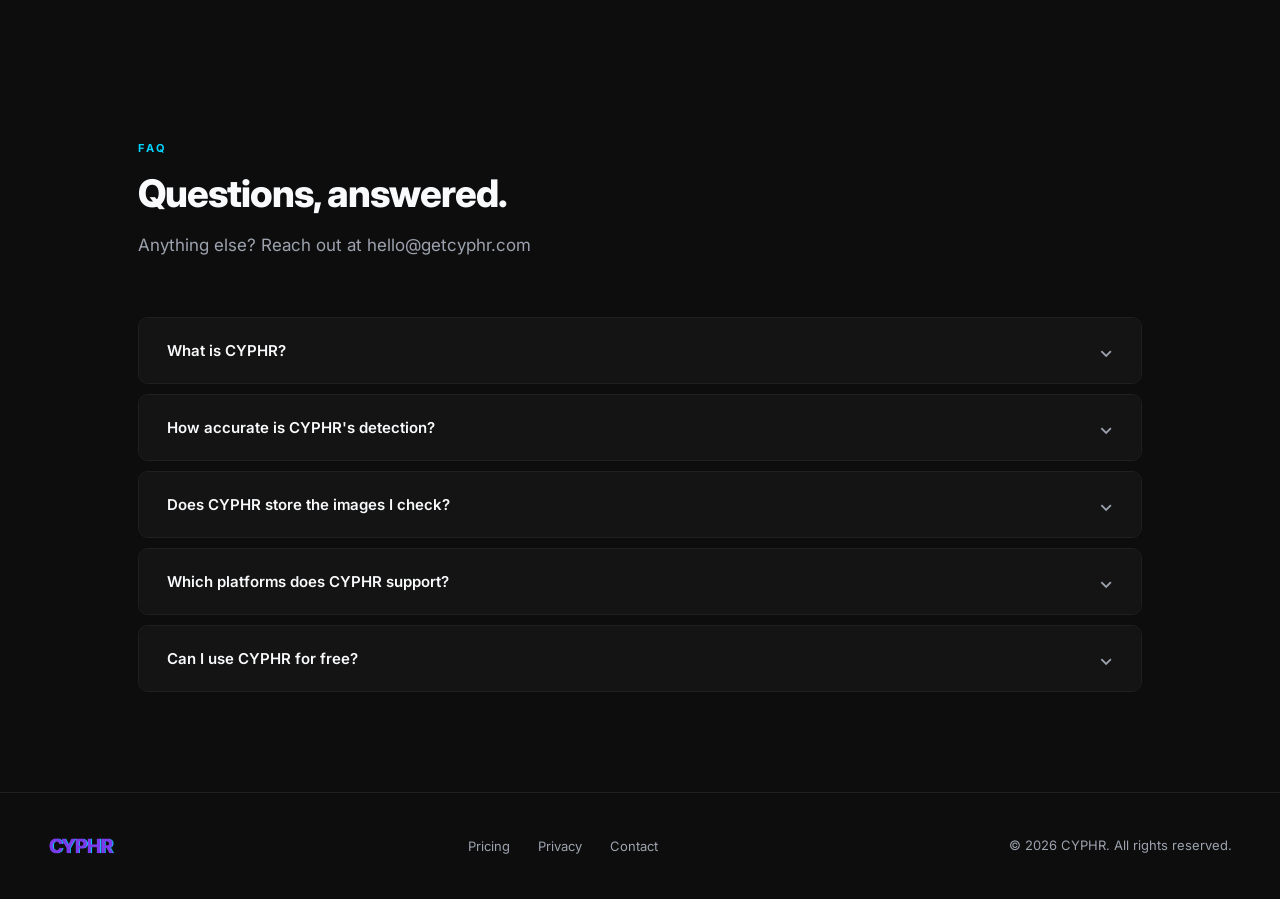
==== commit 2c4f9511: "Revise feature descriptions in index.html Updated the description of the image checking feature and " ====
--- a/index.html
+++ b/index.html
@@ -61,7 +61,7 @@
         <div class="step">
           <div class="step-number">3</div>
           <h3>Click to check</h3>
-          <p>Select any image and hit Check. Get an instant verdict on whether an image is AI-generated or real, with a confidence score.</p>
+          <p>Select any image and hit "Is this AI?" Get an instant verdict on whether an image is AI-generated or real, with a confidence score.</p>
         </div>
       </div>
     </section>
@@ -73,7 +73,7 @@
       <section id="features">
         <span class="section-label">Features</span>
         <h2 class="section-title">Built for the modern web.</h2>
-        <p class="section-sub">AI-generated images are everywhere. CYPHR gives you the tools to stay one step ahead.</p>
+        <p class="section-sub">CYPHR is an AI detector that reveals what's real and what's AI-generated within your browser and select mobile apps. Get quick confidence scores and plain-language explanations on X (formerly Twitter), Facebook, Pinterest, and more. Navigate your digital world with clarity, not confusion. You deserve to know what’s real.</p>
 
         <div class="features-grid">
           <div class="feature-card">
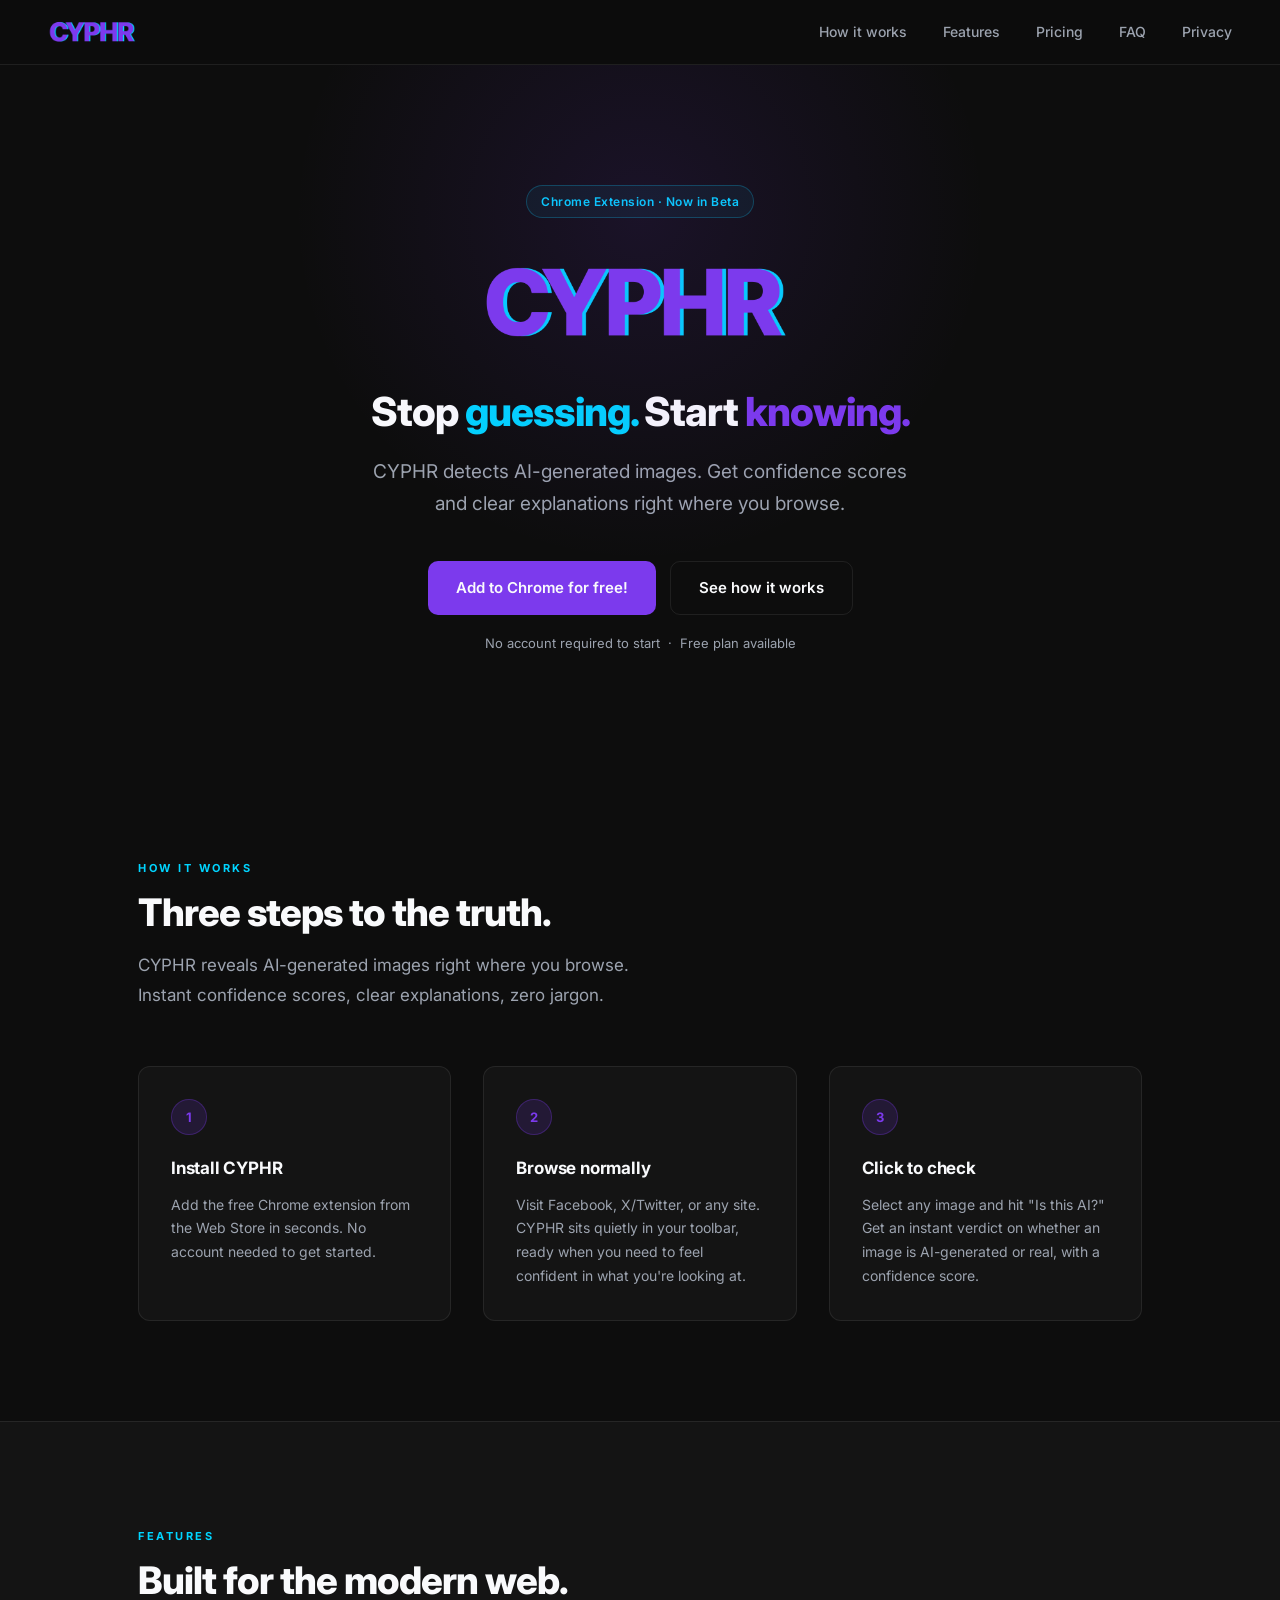
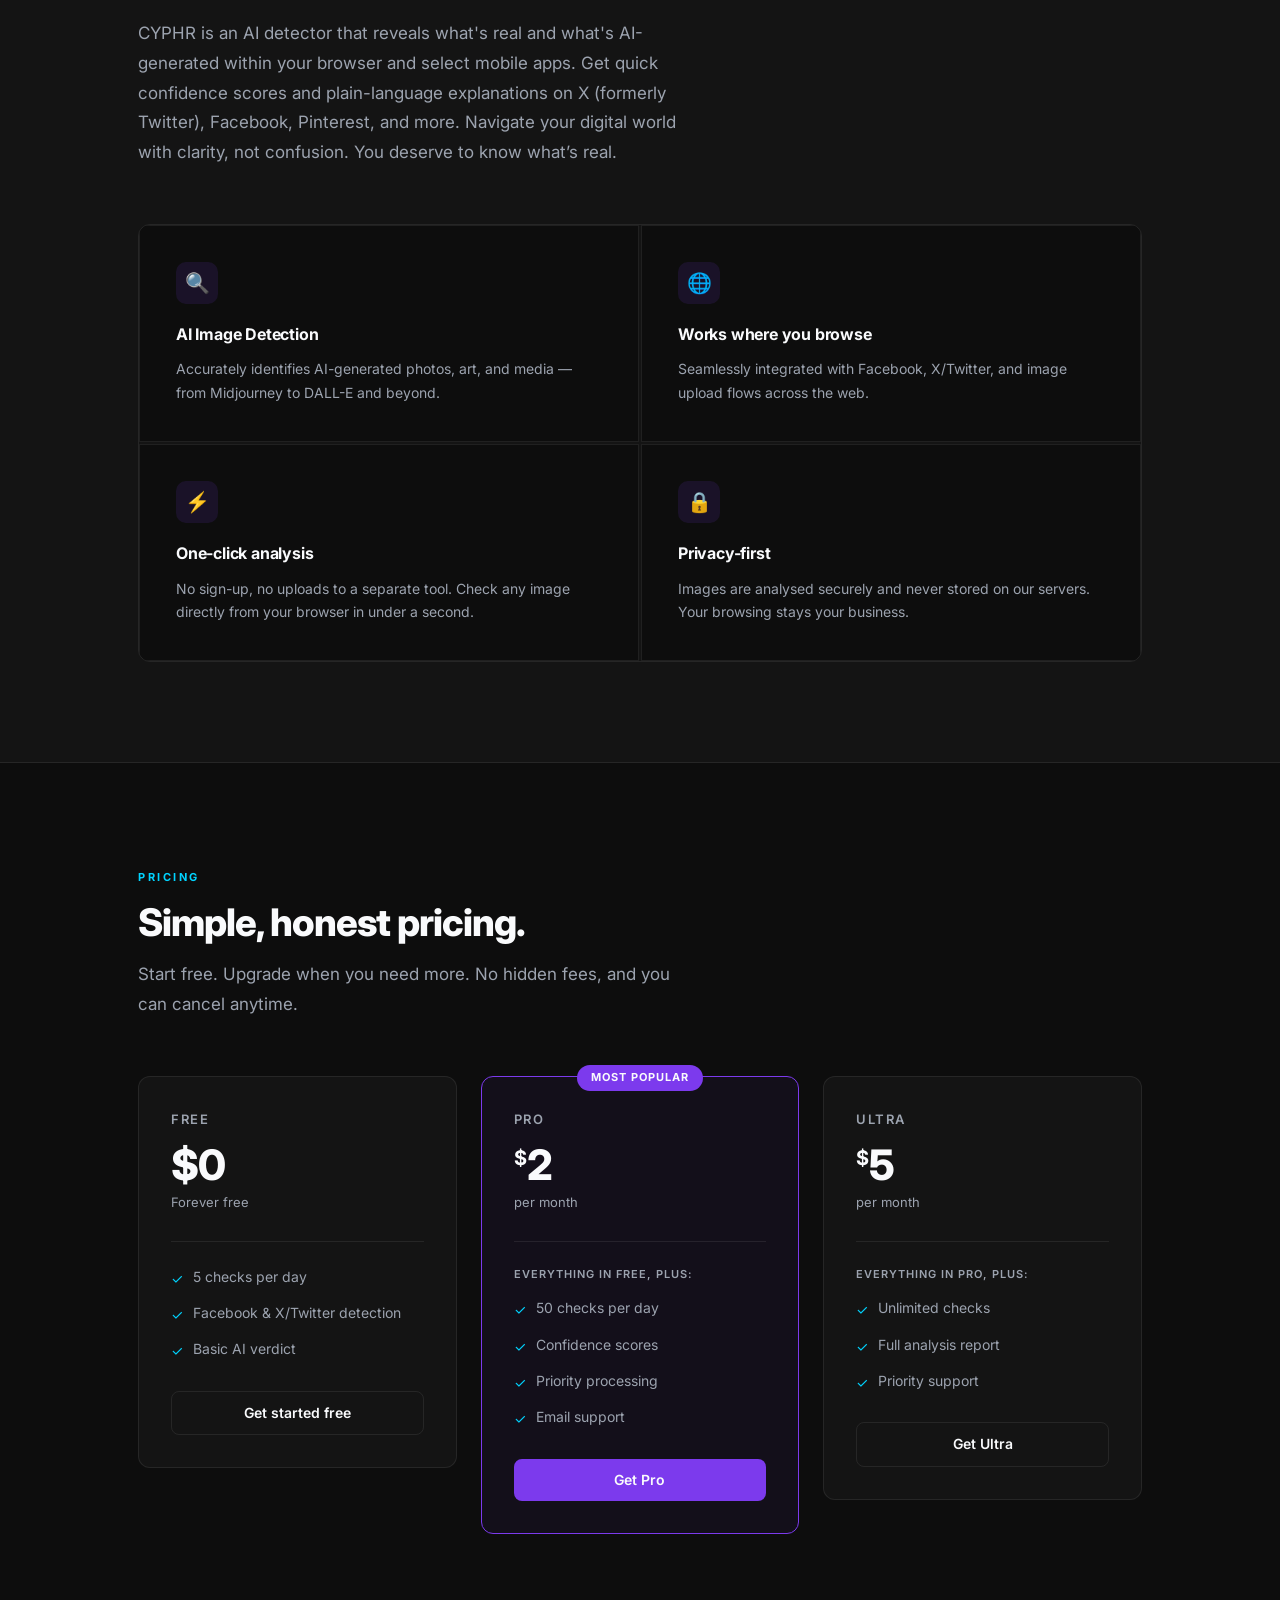
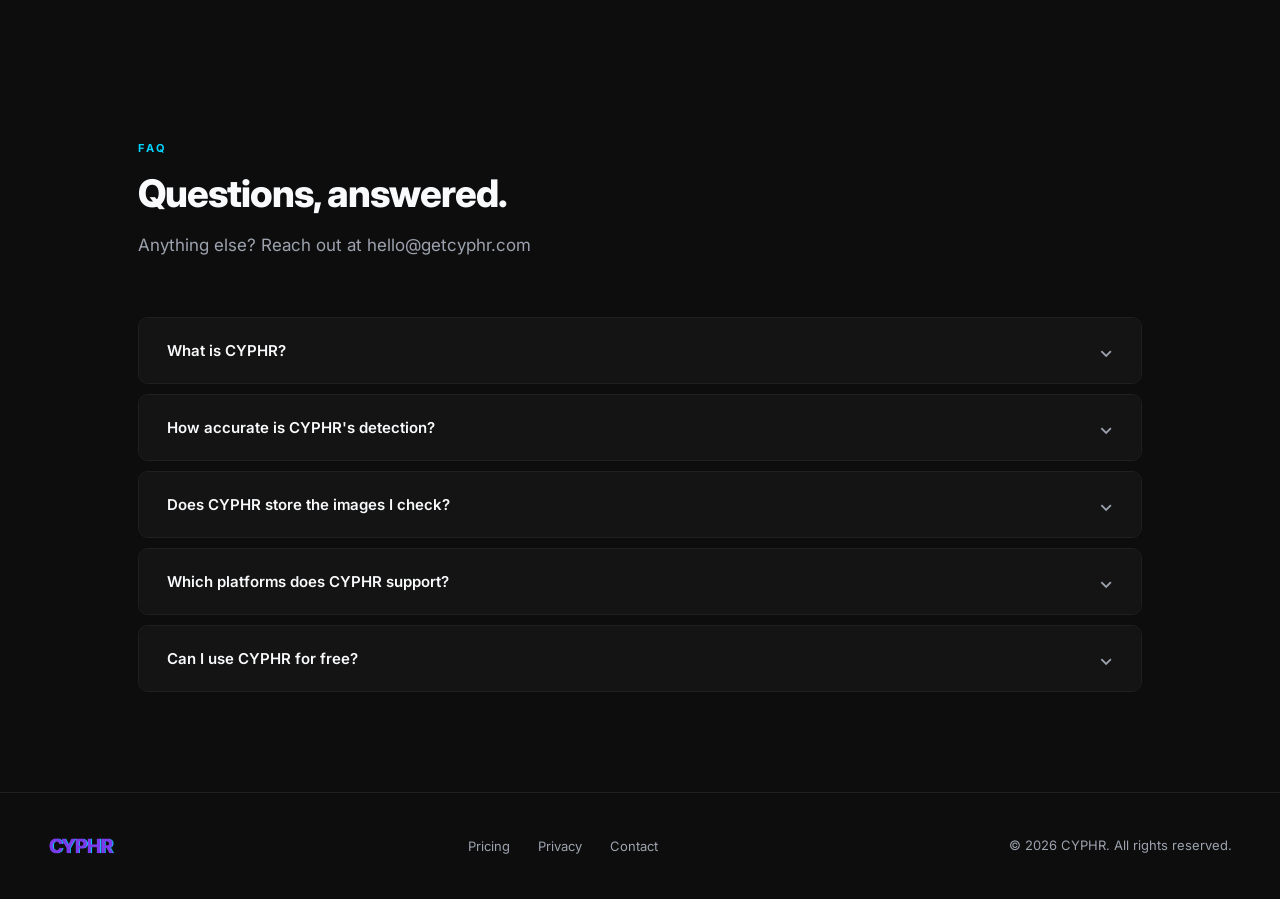
==== commit 270c3271: "Revise section-sub text for clarity Updated the text in the 'How it works' section to provide cleare" ====
--- a/index.html
+++ b/index.html
@@ -45,7 +45,7 @@
     <section id="how-it-works">
       <span class="section-label">How it works</span>
       <h2 class="section-title">Three steps to the truth.</h2>
-      <p class="section-sub">CYPHR fits into your browsing naturally — no new tabs, no uploads, no friction.</p>
+      <p class="section-sub">CYPHR reveals AI-generated images right where you browse. Instant confidence scores, clear explanations, zero jargon.</p>
 
       <div class="steps">
         <div class="step">
@@ -56,7 +56,7 @@
         <div class="step">
           <div class="step-number">2</div>
           <h3>Browse normally</h3>
-          <p>Visit Facebook, X/Twitter, or any site. CYPHR sits quietly in your toolbar, ready when you need it.</p>
+          <p>Visit Facebook, X/Twitter, or any site. CYPHR sits quietly in your toolbar, ready when you need to feel confident in what you're looking at.</p>
         </div>
         <div class="step">
           <div class="step-number">3</div>
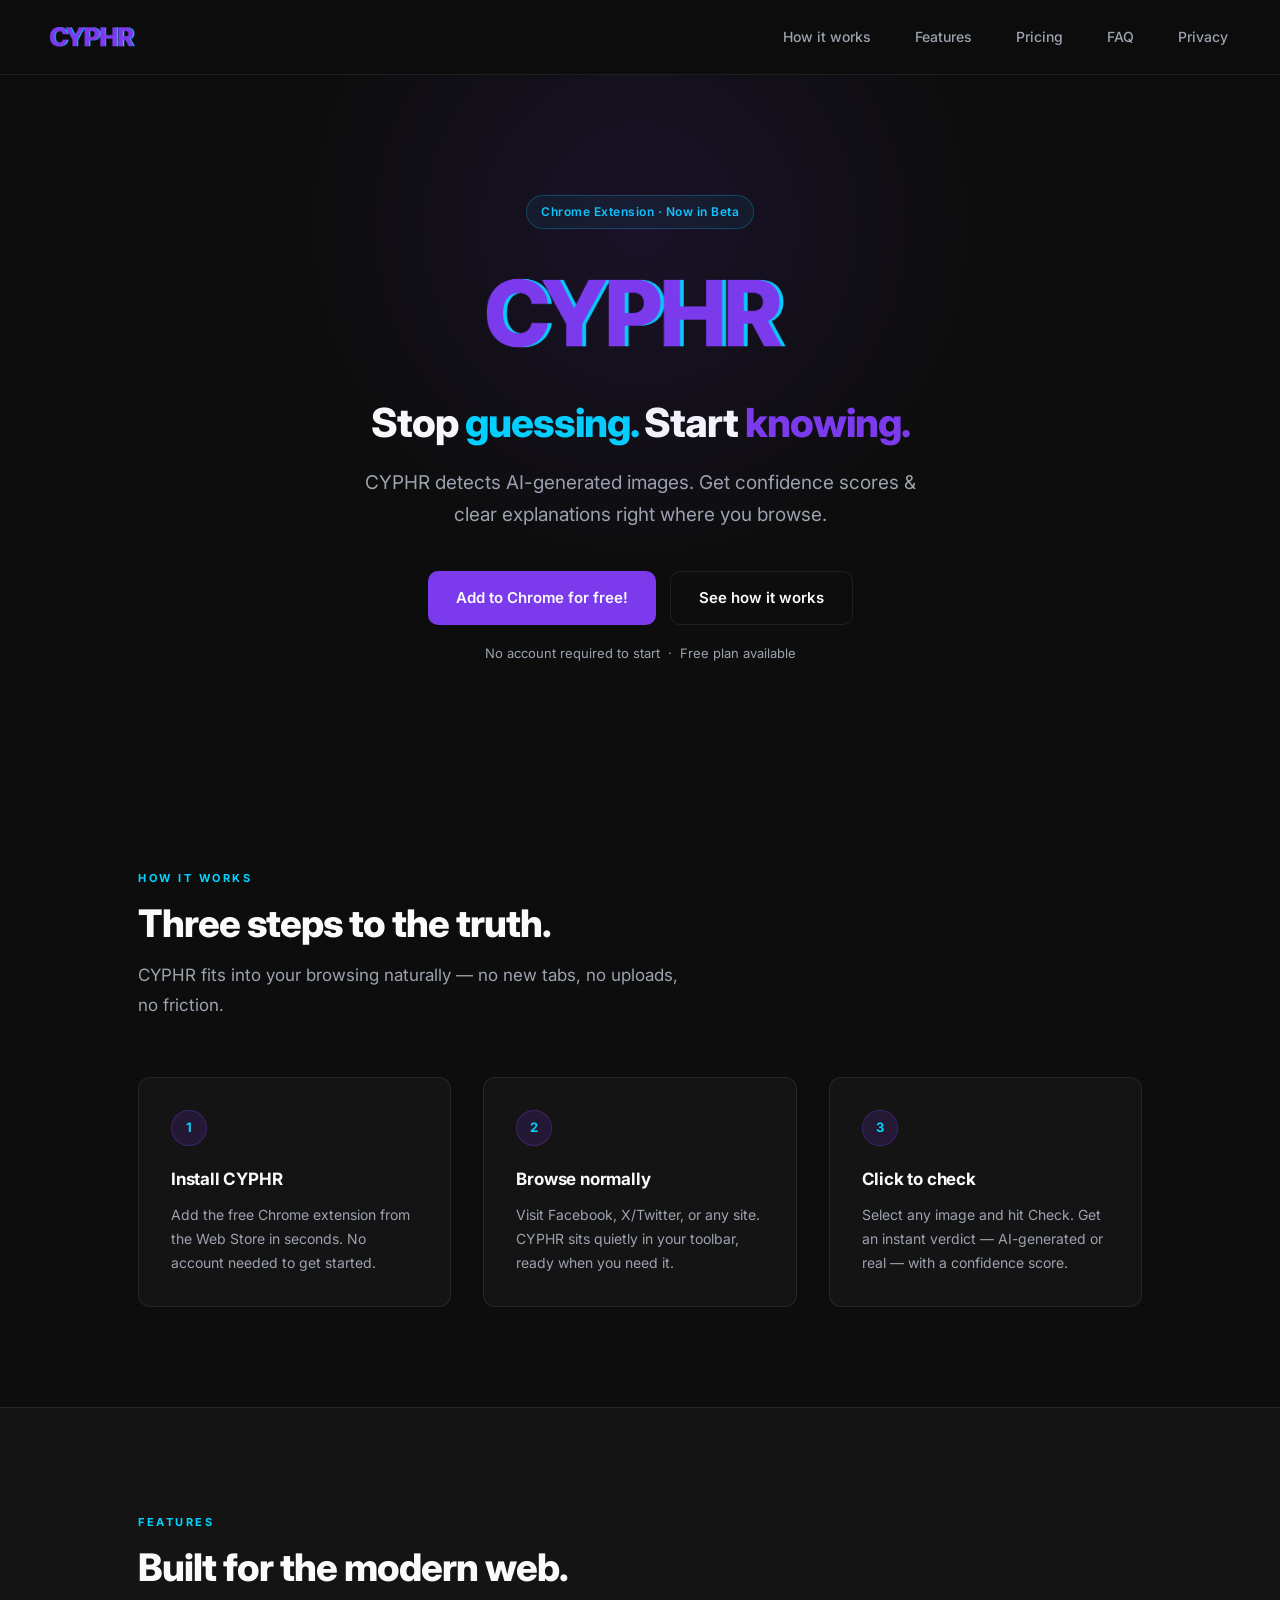
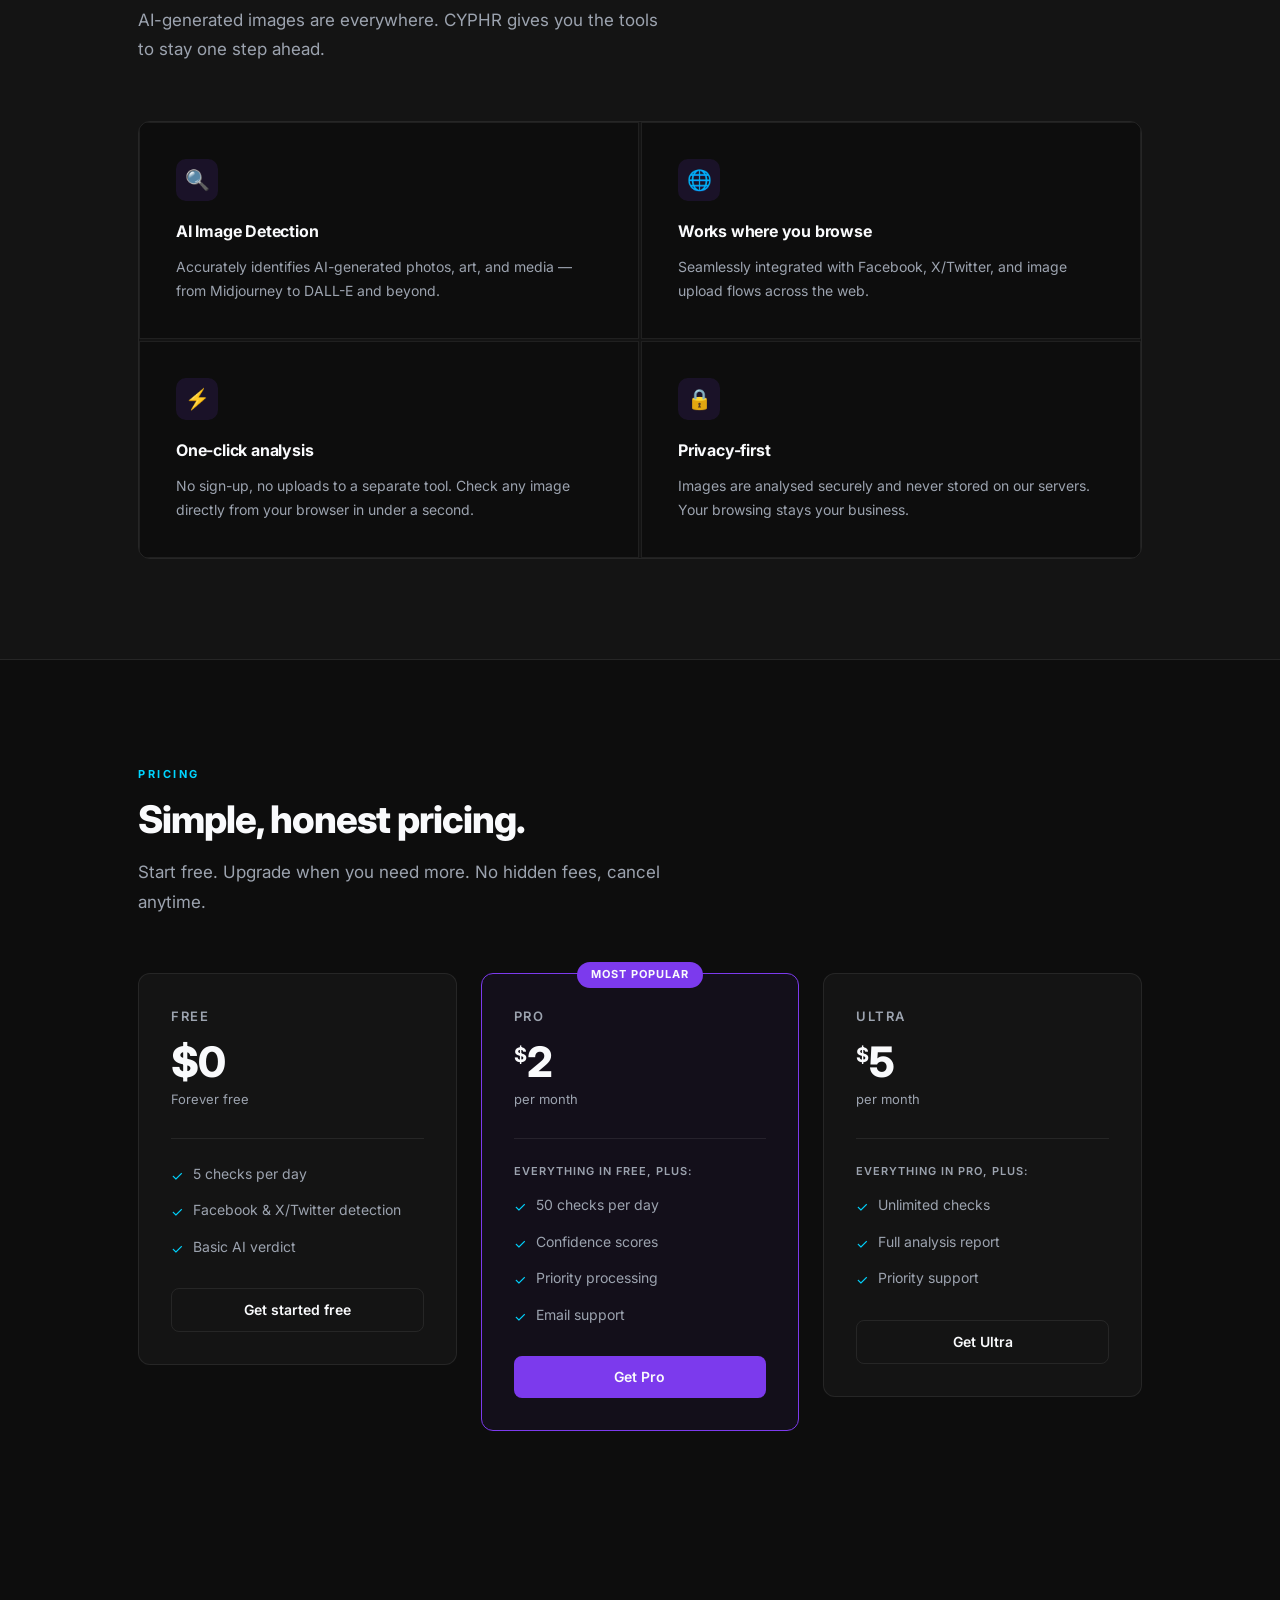
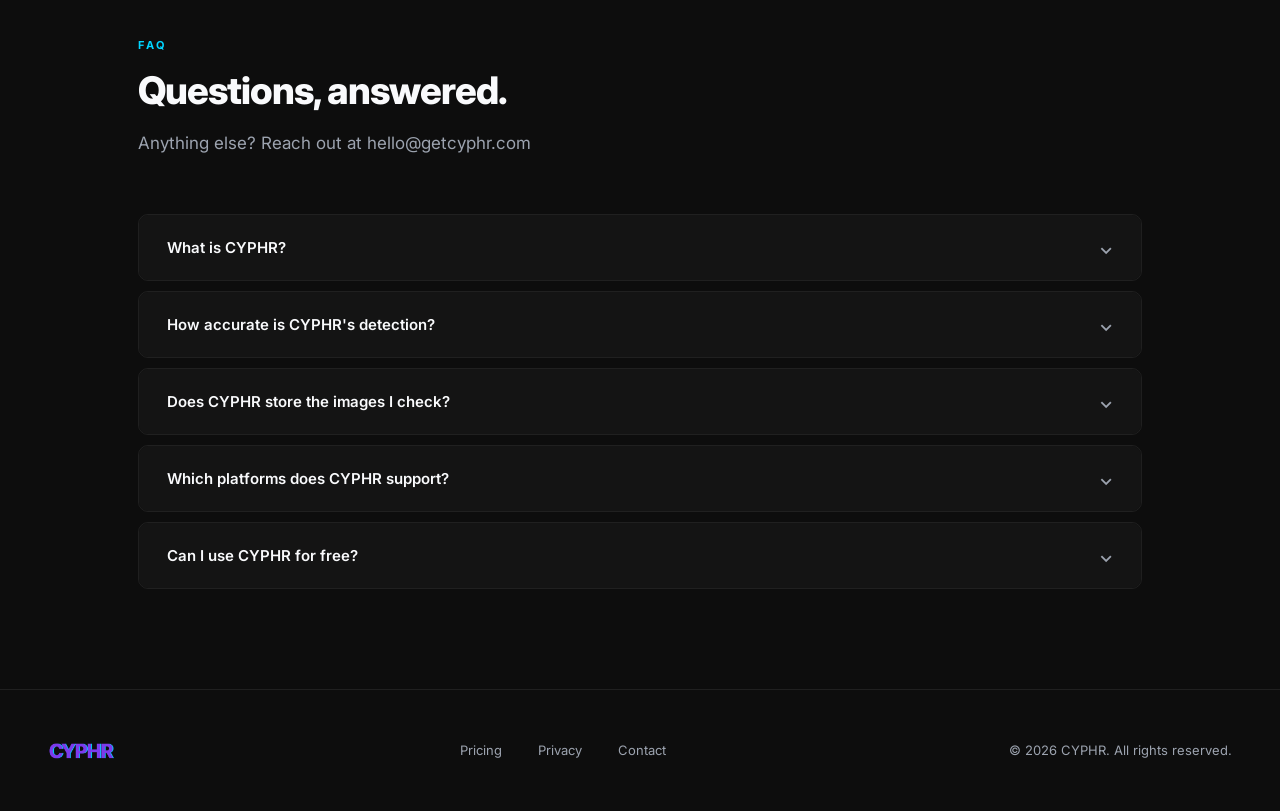
==== commit 972d84eb: "Add files via upload Signed-off-by: NAZO Collective <89747597+njomawahleh@users.noreply.github.com>" ====
--- a/index.html
+++ b/index.html
@@ -3,7 +3,7 @@
 <head>
   <meta charset="UTF-8" />
   <meta name="viewport" content="width=device-width, initial-scale=1.0" />
-  <meta name="description" content="CYPHR detects AI-generated images. Get confidence scores and clear explanations right where you browse." />
+  <meta name="description" content="CYPHR detects AI-generated images on Facebook, X/Twitter, and the web — instantly. Know what's real." />
   <title>CYPHR — AI Image Detector</title>
   <link rel="stylesheet" href="style.css" />
 </head>
@@ -21,6 +21,7 @@
     </ul>
   </nav>
 
+  <main>
   <!-- HERO -->
   <div class="container">
     <section class="hero">
@@ -30,7 +31,7 @@
         Stop <span class="highlight-cyan">guessing.</span> Start <span class="highlight">knowing.</span>
       </h1>
       <p class="hero-sub">
-        CYPHR detects AI-generated images. Get confidence scores and clear explanations right where you browse.
+        CYPHR detects AI-generated images. Get confidence scores &amp; clear explanations right where you browse.
       </p>
       <div class="hero-ctas">
         <a href="#" class="btn btn-primary btn-lg">Add to Chrome for free!</a>
@@ -45,7 +46,7 @@
     <section id="how-it-works">
       <span class="section-label">How it works</span>
       <h2 class="section-title">Three steps to the truth.</h2>
-      <p class="section-sub">CYPHR reveals AI-generated images right where you browse. Instant confidence scores, clear explanations, zero jargon.</p>
+      <p class="section-sub">CYPHR fits into your browsing naturally — no new tabs, no uploads, no friction.</p>
 
       <div class="steps">
         <div class="step">
@@ -56,12 +57,12 @@
         <div class="step">
           <div class="step-number">2</div>
           <h3>Browse normally</h3>
-          <p>Visit Facebook, X/Twitter, or any site. CYPHR sits quietly in your toolbar, ready when you need to feel confident in what you're looking at.</p>
+          <p>Visit Facebook, X/Twitter, or any site. CYPHR sits quietly in your toolbar, ready when you need it.</p>
         </div>
         <div class="step">
           <div class="step-number">3</div>
           <h3>Click to check</h3>
-          <p>Select any image and hit "Is this AI?" Get an instant verdict on whether an image is AI-generated or real, with a confidence score.</p>
+          <p>Select any image and hit Check. Get an instant verdict — AI-generated or real — with a confidence score.</p>
         </div>
       </div>
     </section>
@@ -73,7 +74,7 @@
       <section id="features">
         <span class="section-label">Features</span>
         <h2 class="section-title">Built for the modern web.</h2>
-        <p class="section-sub">CYPHR is an AI detector that reveals what's real and what's AI-generated within your browser and select mobile apps. Get quick confidence scores and plain-language explanations on X (formerly Twitter), Facebook, Pinterest, and more. Navigate your digital world with clarity, not confusion. You deserve to know what’s real.</p>
+        <p class="section-sub">AI-generated images are everywhere. CYPHR gives you the tools to stay one step ahead.</p>
 
         <div class="features-grid">
           <div class="feature-card">
@@ -106,7 +107,7 @@
     <section id="pricing">
       <span class="section-label">Pricing</span>
       <h2 class="section-title">Simple, honest pricing.</h2>
-      <p class="section-sub">Start free. Upgrade when you need more. No hidden fees, and you can cancel anytime.</p>
+      <p class="section-sub">Start free. Upgrade when you need more. No hidden fees, cancel anytime.</p>
 
       <div class="pricing-grid">
 
@@ -175,7 +176,7 @@
             <span class="arrow">&#8964;</span>
           </button>
           <div class="faq-a">
-            CYPHR detects AI-generated images. Get confidence scores & clear explanations right where you browse.
+            CYPHR is a Chrome extension that detects AI-generated images as you browse. Select any image on Facebook, X/Twitter, or the web and CYPHR tells you whether it was created by an AI — in one click, with a confidence score.
           </div>
         </div>
 
@@ -205,7 +206,7 @@
             <span class="arrow">&#8964;</span>
           </button>
           <div class="faq-a">
-            CYPHR currently works on Facebook, X/Twitter, and via the browser toolbar for image uploads on any site. Support for Instagram, LinkedIn, and more is coming soon!
+            CYPHR currently works on Facebook, X/Twitter, and via the browser toolbar for image uploads on any site. Support for Instagram, LinkedIn, and more is on the roadmap.
           </div>
         </div>
 
@@ -222,10 +223,12 @@
       </div>
     </section>
   </div>
+
+  </main>
 
   <!-- FOOTER -->
   <footer>
-    <a href="index.html"><img src="images/cyphr-logo-nav.png" alt="CYPHR" height="24" /></a>
+    <a href="index.html" aria-label="CYPHR home"><img src="images/cyphr-logo-nav.png" alt="CYPHR" height="24" /></a>
     <ul class="footer-links">
       <li><a href="pricing.html">Pricing</a></li>
       <li><a href="privacy.html">Privacy</a></li>
--- a/style.css
+++ b/style.css
@@ -28,6 +28,27 @@
 a { color: inherit; text-decoration: none; }
 img { max-width: 100%; display: block; }
 
+/* ─── FOCUS INDICATORS (WCAG 2.4.7) ─── */
+:focus-visible {
+  outline: 2px solid var(--cyan);
+  outline-offset: 3px;
+  border-radius: 4px;
+}
+
+button:focus-visible,
+a:focus-visible {
+  outline: 2px solid var(--cyan);
+  outline-offset: 3px;
+  border-radius: 4px;
+}
+
+/* Increase nav and footer link tap targets (WCAG 2.5.5) */
+.nav-links a,
+.footer-links a {
+  padding: 10px 4px;
+  display: inline-block;
+}
+
 /* ─── NAV ─── */
 nav {
   position: sticky;
@@ -132,7 +153,7 @@
   font-weight: 700;
   letter-spacing: 2.5px;
   text-transform: uppercase;
-  color: var(--cyan);
+  color: var(--cyan); /* #00D4FF — 11.7:1 contrast on #0D0D0D, passes WCAG AA */
   margin-bottom: 14px;
 }
 
@@ -236,7 +257,15 @@
   line-height: 1.1;
   letter-spacing: -1px;
   margin-bottom: 22px;
-  white-space: nowrap;
+  white-space: nowrap; /* allows single line on desktop */
+}
+
+@media (max-width: 600px) {
+  .hero-title {
+    white-space: normal;
+    font-size: 28px;
+    letter-spacing: -0.5px;
+  }
 }
 
 .highlight-cyan {
@@ -302,7 +331,7 @@
   justify-content: center;
   font-size: 13px;
   font-weight: 700;
-  color: var(--purple);
+  color: var(--cyan); /* switched from purple — cyan passes 11.7:1 at small size */
   margin-bottom: 20px;
 }
 
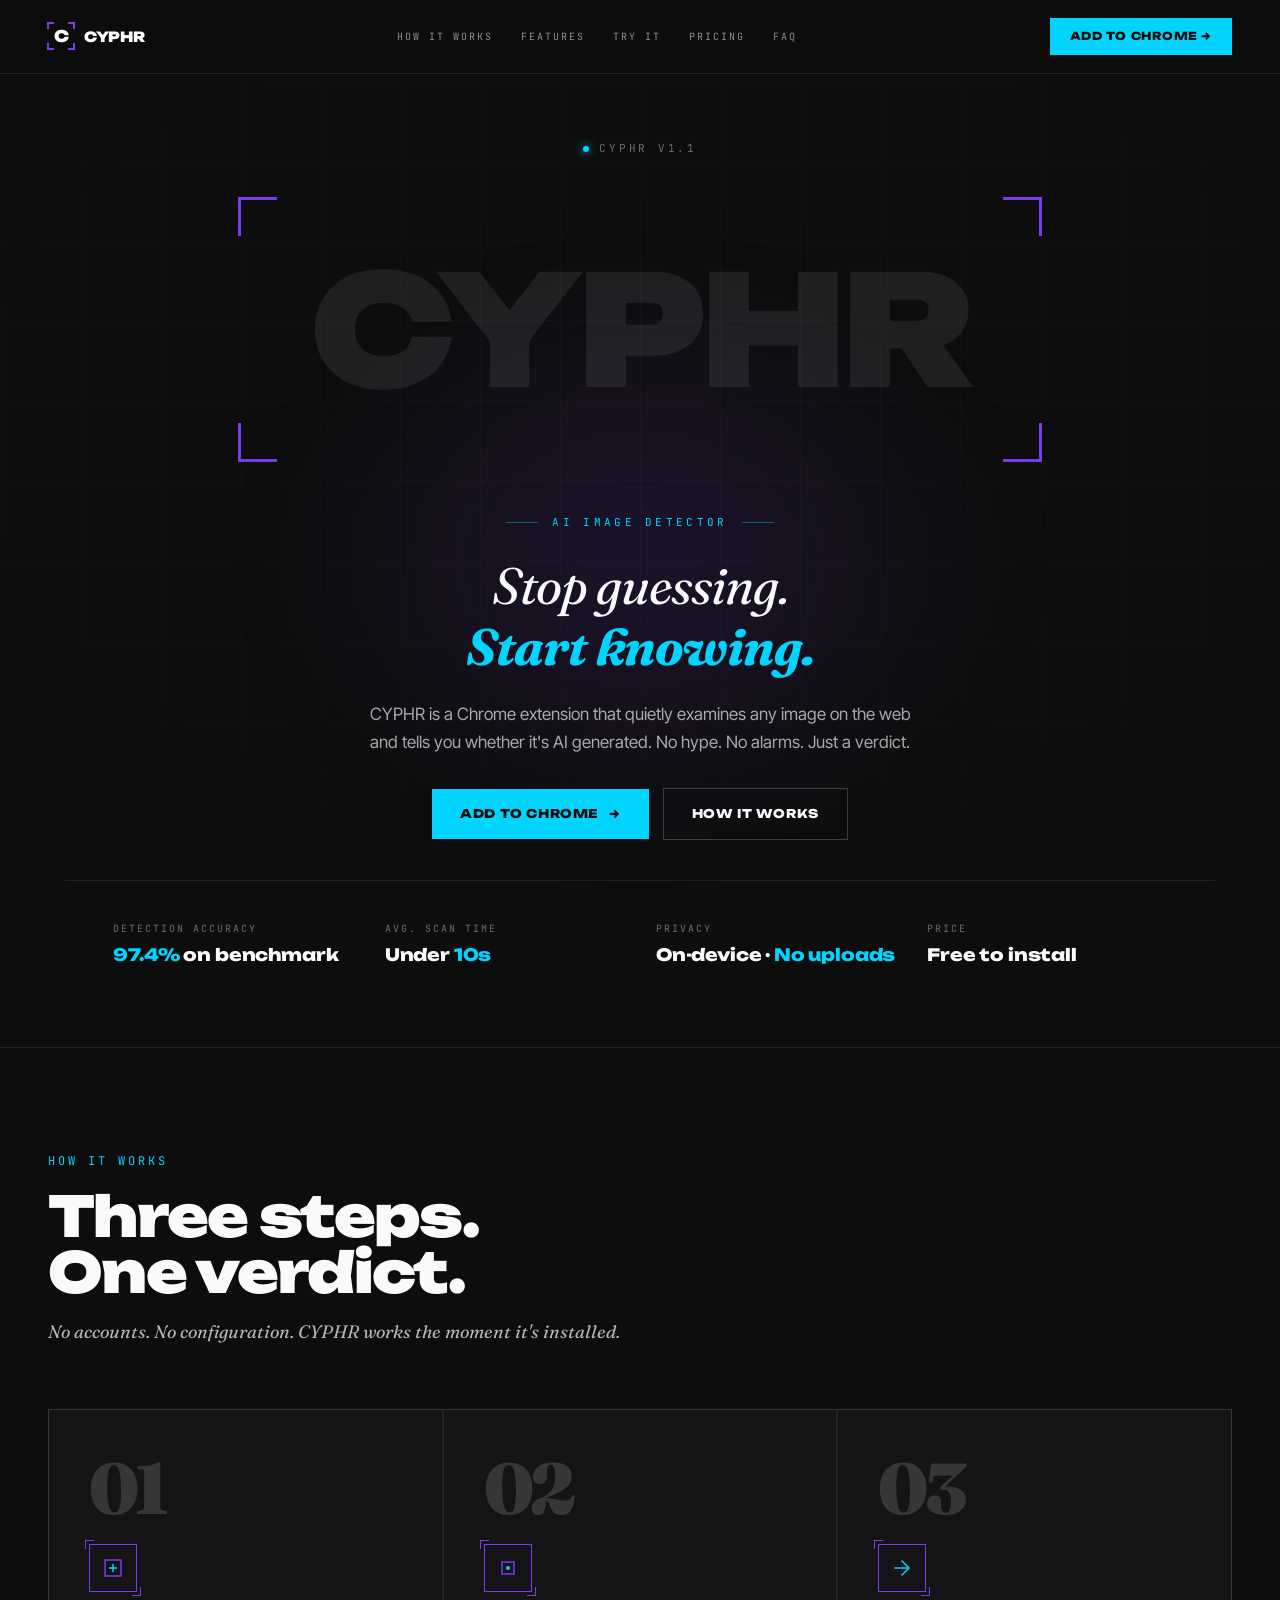
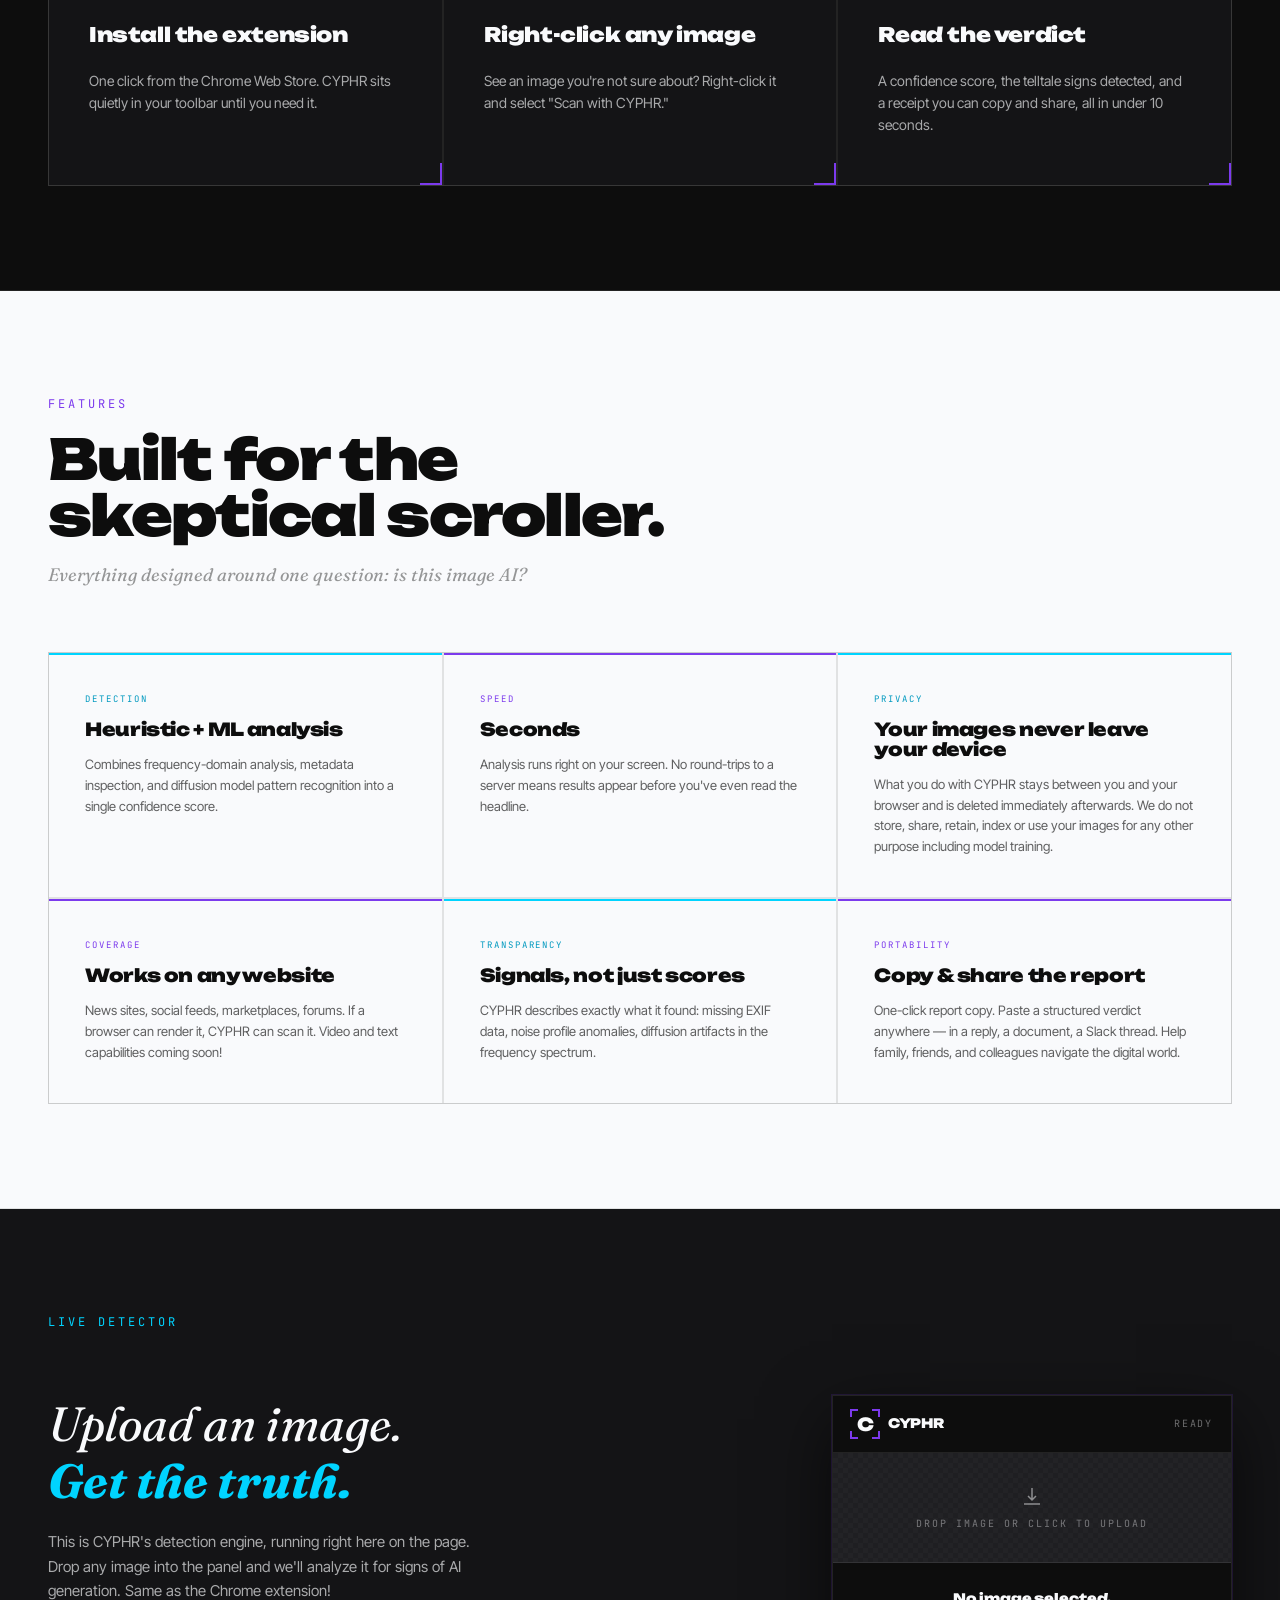
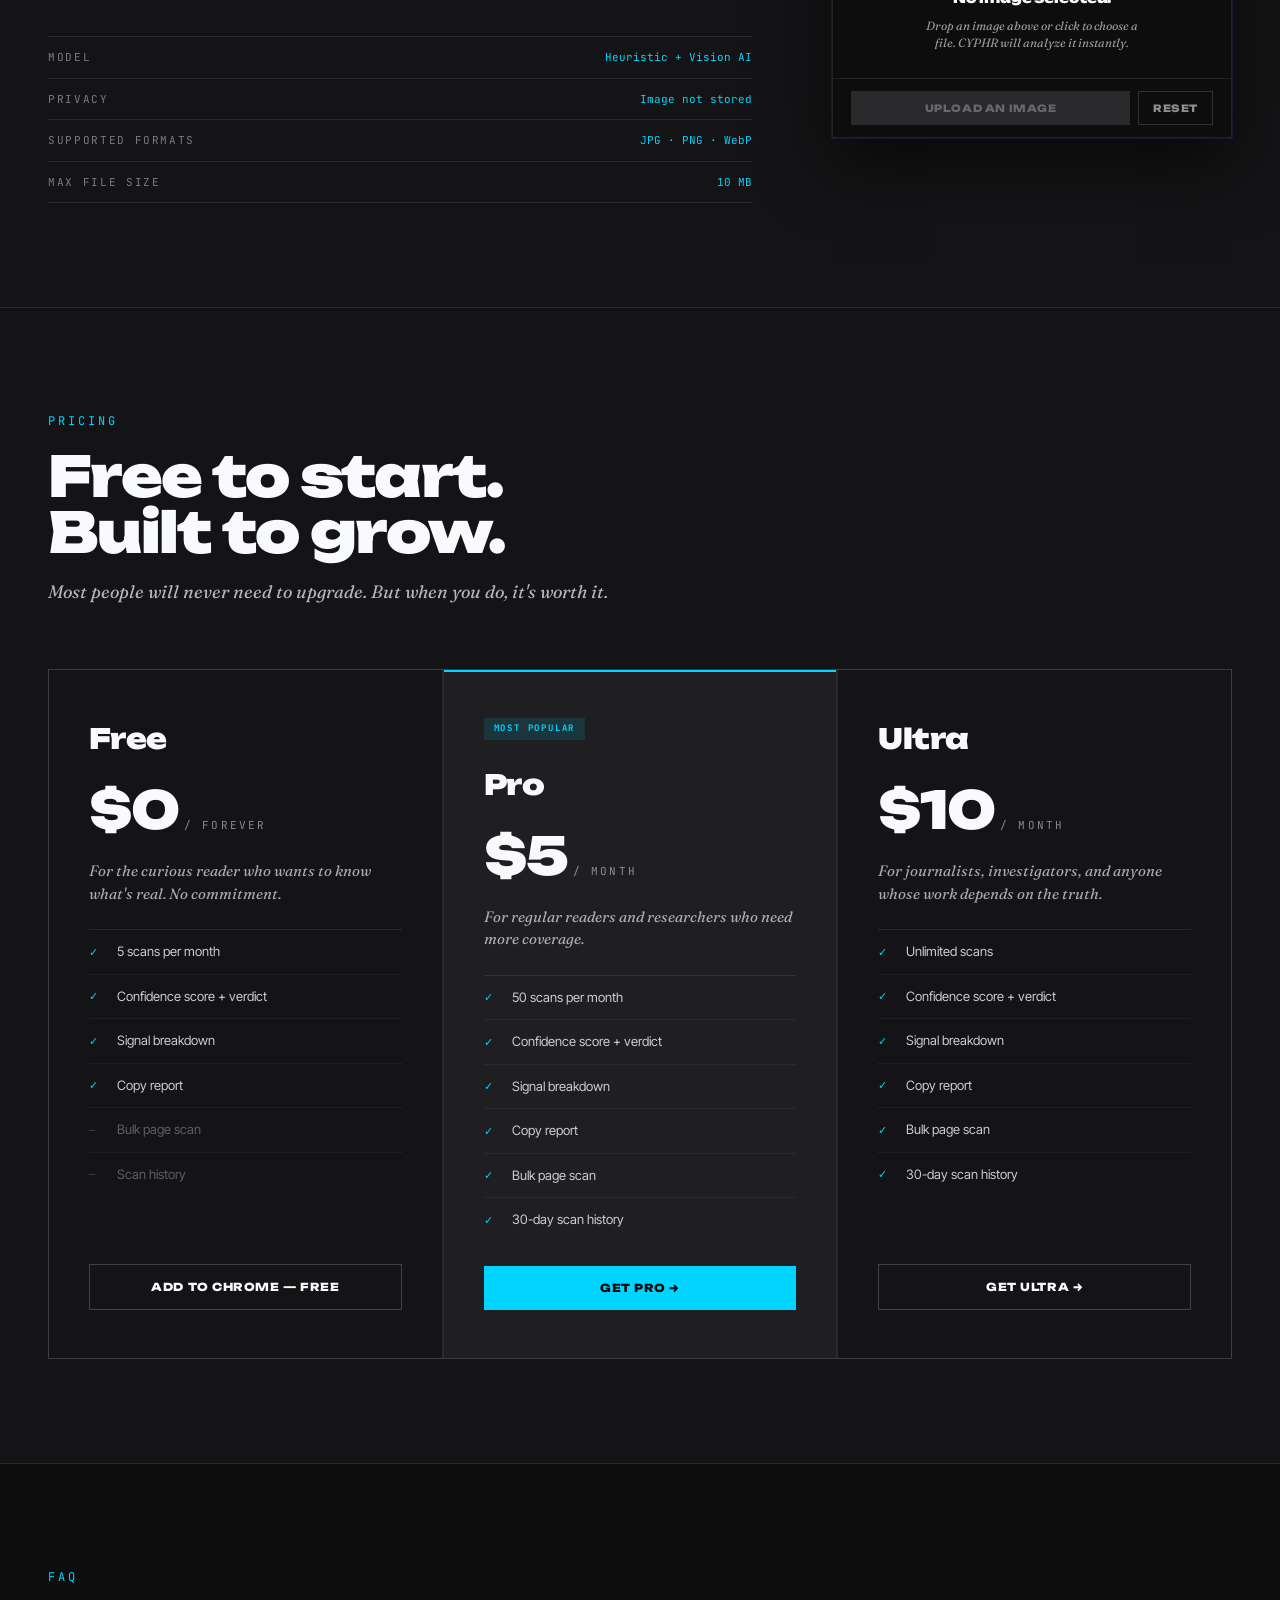
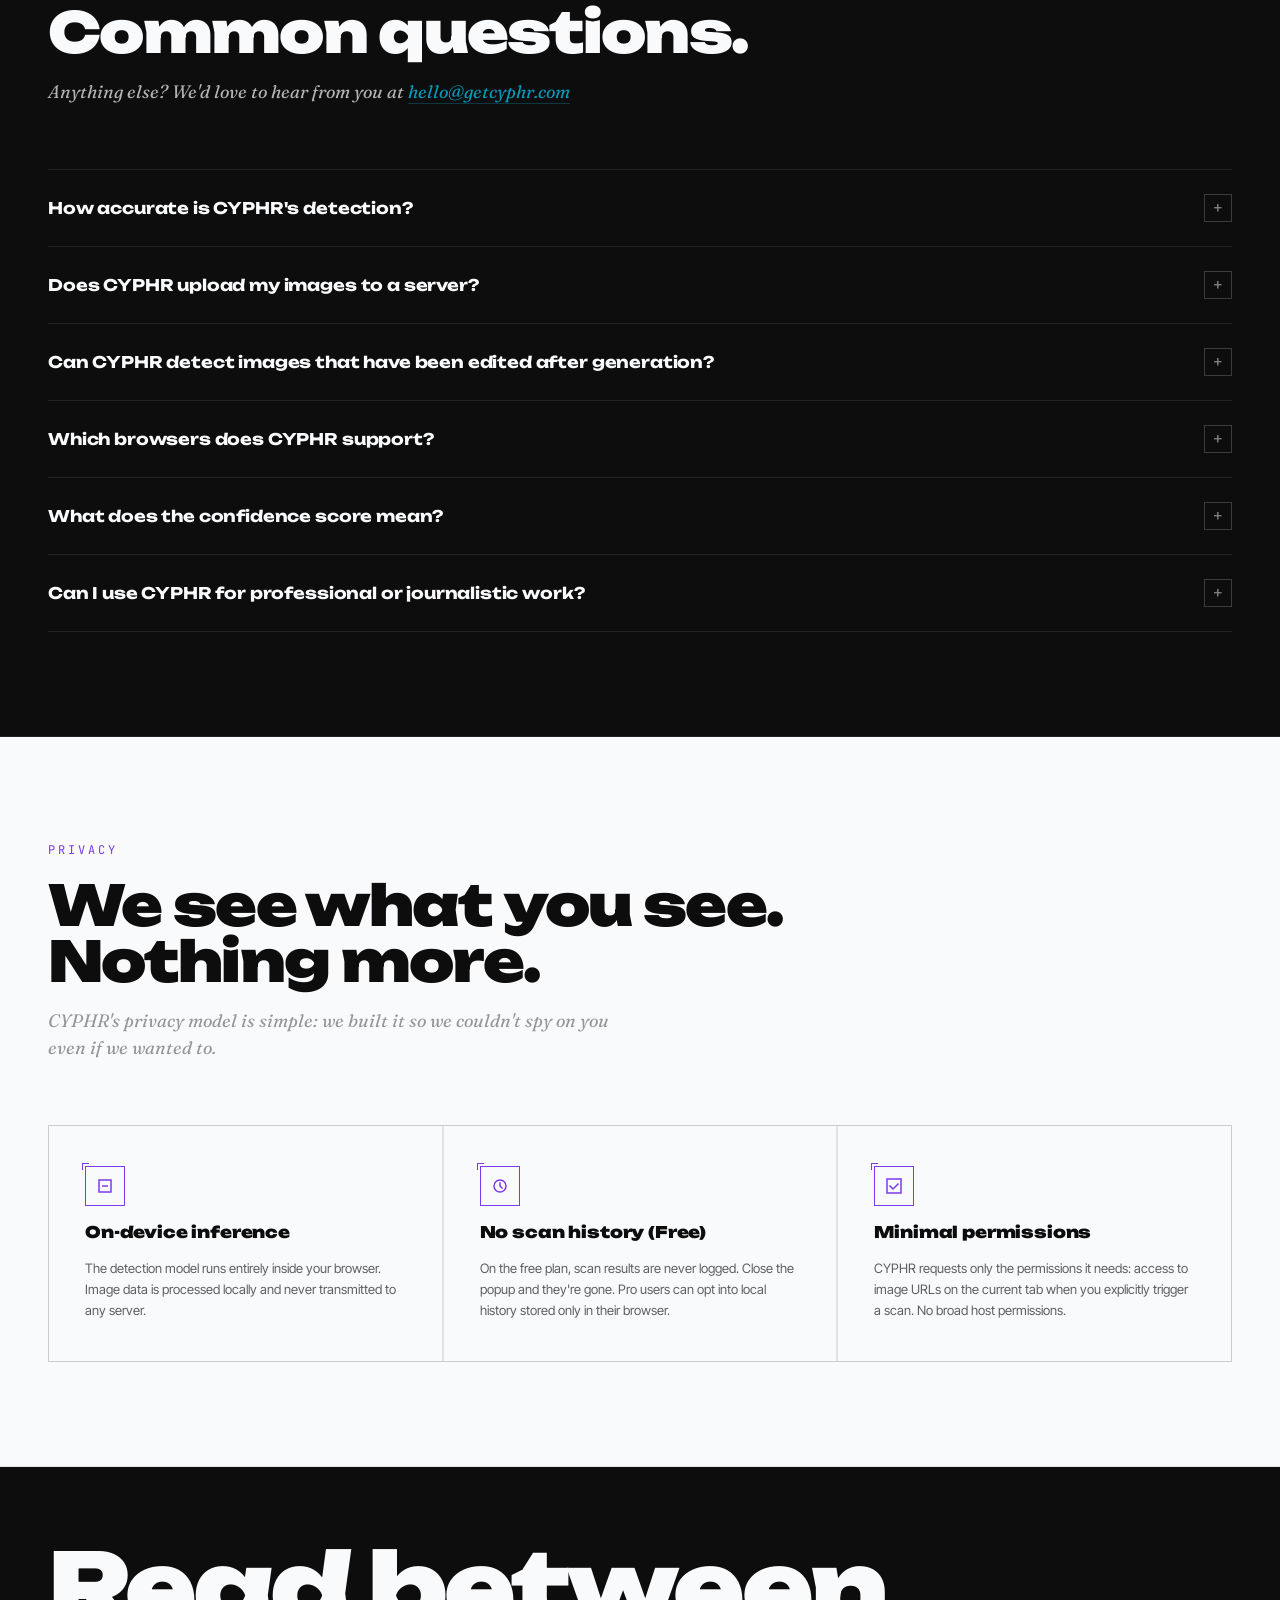
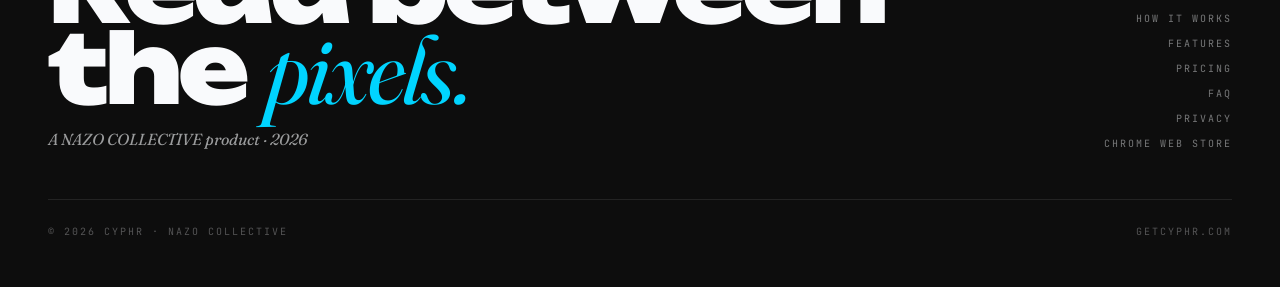
==== commit 3b17d2b2: "Add files via upload Signed-off-by: NAZO Collective <89747597+njomawahleh@users.noreply.github.com>" ====
--- a/index.html
+++ b/index.html
@@ -1,253 +1,866 @@
 <!DOCTYPE html>
 <html lang="en">
 <head>
-  <meta charset="UTF-8" />
-  <meta name="viewport" content="width=device-width, initial-scale=1.0" />
-  <meta name="description" content="CYPHR detects AI-generated images on Facebook, X/Twitter, and the web — instantly. Know what's real." />
-  <title>CYPHR — AI Image Detector</title>
-  <link rel="stylesheet" href="style.css" />
+<meta charset="UTF-8"/>
+<meta name="viewport" content="width=device-width, initial-scale=1.0"/>
+<meta name="description" content="CYPHR detects AI-generated images on Facebook, X/Twitter, and the web — instantly. Know what's real."/>
+<title>CYPHR — Detect AI-generated images</title>
+<link rel="preconnect" href="https://fonts.googleapis.com">
+<link rel="preconnect" href="https://fonts.gstatic.com" crossorigin>
+<link href="https://fonts.googleapis.com/css2?family=Unbounded:wght@400;700;800;900&family=Fraunces:ital,opsz,wght@1,9..144,400;1,9..144,700;0,9..144,700&family=Inter+Tight:wght@400;500;600&family=JetBrains+Mono:wght@400;500;700&display=swap" rel="stylesheet">
+<style>
+:root {
+  --ink:        #0D0D0D;
+  --ink-2:      #141416;
+  --ink-3:      #1F1F22;
+  --ink-4:      #2A2A2D;
+  --paper:      #F9FAFC;
+  --paper-2:    #EDEEF1;
+  --cyan:       #00D4FF;
+  --cyan-dim:   rgba(0,212,255,0.12);
+  --violet:     #7C3AED;
+  --violet-dim: rgba(124,58,237,0.14);
+  --rule:       rgba(249,250,252,0.09);
+  --rule-light: rgba(13,13,13,0.1);
+}
+*{box-sizing:border-box;margin:0;padding:0;}
+html{scroll-behavior:smooth;}
+body{font-family:'Inter Tight',sans-serif;background:var(--ink);color:var(--paper);line-height:1.5;overflow-x:hidden;}
+
+/* ===== SHELL ===== */
+.shell{max-width:1280px;margin:0 auto;padding:0 48px;}
+@media(max-width:860px){.shell{padding:0 24px;}}
+
+/* ===== NAV ===== */
+.nav{position:fixed;top:0;left:0;right:0;z-index:100;padding:18px 48px;display:flex;justify-content:space-between;align-items:center;background:rgba(13,13,13,0.85);backdrop-filter:blur(20px);border-bottom:1px solid var(--rule);}
+.nav-brand{display:flex;align-items:center;gap:10px;text-decoration:none;}
+.lm-nav{width:26px;height:26px;position:relative;display:flex;align-items:center;justify-content:center;flex-shrink:0;}
+.lm-nav .c{font-family:'Unbounded',sans-serif;font-weight:900;font-size:16px;color:var(--paper);line-height:1;position:relative;z-index:1;}
+.lm-nav svg{position:absolute;inset:0;width:100%;height:100%;overflow:visible;}
+.nav-wm{font-family:'Unbounded',sans-serif;font-weight:900;font-size:14px;letter-spacing:-0.02em;color:var(--paper);}
+.nav-links{display:flex;gap:28px;font-family:'JetBrains Mono',monospace;font-size:10px;text-transform:uppercase;letter-spacing:0.2em;}
+.nav-links a{color:rgba(249,250,252,0.55);text-decoration:none;transition:color 0.2s;}
+.nav-links a:hover{color:var(--paper);}
+.nav-cta{font-family:'Unbounded',sans-serif;font-weight:800;font-size:11px;letter-spacing:0.05em;text-transform:uppercase;background:var(--cyan);color:var(--ink);padding:10px 20px;text-decoration:none;transition:background 0.15s;}
+.nav-cta:hover{background:#33DCFF;}
+.nav-hamburger{display:none;flex-direction:column;justify-content:center;gap:5px;width:36px;height:36px;cursor:pointer;padding:4px;border:none;background:transparent;}
+.nav-hamburger span{display:block;height:1.5px;background:var(--paper);transition:all 0.25s ease;transform-origin:center;}
+.nav-hamburger.open span:nth-child(1){transform:translateY(6.5px) rotate(45deg);}
+.nav-hamburger.open span:nth-child(2){opacity:0;transform:scaleX(0);}
+.nav-hamburger.open span:nth-child(3){transform:translateY(-6.5px) rotate(-45deg);}
+.nav-drawer{position:fixed;top:0;right:0;bottom:0;width:min(320px,85vw);background:var(--ink-2);border-left:1px solid var(--rule);z-index:99;transform:translateX(100%);transition:transform 0.3s cubic-bezier(0.4,0,0.2,1);display:flex;flex-direction:column;padding:88px 32px 48px;}
+.nav-drawer.open{transform:translateX(0);}
+.nav-drawer-links{display:flex;flex-direction:column;gap:0;border-top:1px solid var(--rule);}
+.nav-drawer-links a{font-family:'JetBrains Mono',monospace;font-size:11px;text-transform:uppercase;letter-spacing:0.22em;color:rgba(249,250,252,0.6);text-decoration:none;padding:18px 0;border-bottom:1px solid var(--rule);transition:color 0.2s;display:flex;justify-content:space-between;align-items:center;}
+.nav-drawer-links a::after{content:'→';opacity:0;transition:opacity 0.2s;}
+.nav-drawer-links a:hover{color:var(--cyan);}
+.nav-drawer-links a:hover::after{opacity:1;}
+.nav-drawer .drawer-cta{margin-top:32px;font-family:'Unbounded',sans-serif;font-weight:800;font-size:12px;letter-spacing:0.05em;text-transform:uppercase;background:var(--cyan);color:var(--ink);padding:16px 24px;text-align:center;text-decoration:none;display:block;transition:background 0.15s;}
+.nav-drawer .drawer-cta:hover{background:#33DCFF;}
+.nav-drawer-foot{margin-top:auto;font-family:'JetBrains Mono',monospace;font-size:10px;text-transform:uppercase;letter-spacing:0.2em;color:rgba(249,250,252,0.25);}
+.nav-overlay{position:fixed;inset:0;background:rgba(0,0,0,0.6);z-index:98;opacity:0;pointer-events:none;transition:opacity 0.3s ease;backdrop-filter:blur(4px);}
+.nav-overlay.open{opacity:1;pointer-events:all;}
+@media(max-width:860px){.nav{padding:14px 24px;}.nav-links{display:none;}.nav-hamburger{display:flex;}}
+
+/* ===== HERO ===== */
+.hero{min-height:100vh;padding:140px 48px 80px;position:relative;display:flex;flex-direction:column;justify-content:space-between;overflow:hidden;}
+.hero::before{content:'';position:absolute;inset:0;background-image:linear-gradient(to right,rgba(249,250,252,0.025) 1px,transparent 1px),linear-gradient(to bottom,rgba(249,250,252,0.025) 1px,transparent 1px);background-size:80px 80px;mask-image:radial-gradient(ellipse 80% 60% at 50% 40%,black 20%,transparent 80%);pointer-events:none;}
+.hero::after{content:'';position:absolute;top:20%;left:50%;transform:translateX(-50%);width:900px;height:700px;background:radial-gradient(ellipse,rgba(124,58,237,0.15) 0%,transparent 60%);pointer-events:none;filter:blur(40px);}
+.hero-meta{font-family:'JetBrains Mono',monospace;font-size:11px;text-transform:uppercase;letter-spacing:0.25em;color:rgba(249,250,252,0.4);display:flex;justify-content:space-between;align-items:center;position:relative;z-index:2;}
+.hero-meta .pulse{display:inline-block;width:6px;height:6px;background:var(--cyan);border-radius:50%;margin-right:10px;box-shadow:0 0 10px var(--cyan);animation:pulse 2s ease-in-out infinite;}
+@keyframes pulse{0%,100%{opacity:1;}50%{opacity:0.35;}}
+.hero-stage{flex:1;display:flex;flex-direction:column;align-items:center;justify-content:center;gap:52px;position:relative;z-index:2;padding:40px 0;}
+.logo-hero{position:relative;display:inline-block;padding:56px 72px;}
+.logo-hero::before,.logo-hero::after,.logo-hero .vi::before,.logo-hero .vi::after{content:'';position:absolute;width:36px;height:36px;border:3px solid var(--violet);animation:bracketGlow 4.2s ease-in-out infinite;}
+.logo-hero::before{top:0;left:0;border-right:none;border-bottom:none;}
+.logo-hero::after{bottom:0;right:0;border-left:none;border-top:none;animation-delay:0.1s;}
+.logo-hero .vi{position:absolute;inset:0;pointer-events:none;}
+.logo-hero .vi::before{top:0;right:0;border-left:none;border-bottom:none;animation-delay:0.05s;}
+.logo-hero .vi::after{bottom:0;left:0;border-right:none;border-top:none;animation-delay:0.15s;}
+@keyframes bracketGlow{0%,30%,100%{box-shadow:none;border-color:var(--violet);}45%{box-shadow:0 0 24px 4px rgba(124,58,237,0.45),0 0 48px 8px rgba(124,58,237,0.2);border-color:#9d5bff;}60%{box-shadow:none;border-color:var(--violet);}}
+.logo-hero .mark{font-family:'Unbounded',sans-serif;font-weight:900;font-size:clamp(72px,12vw,168px);letter-spacing:-0.04em;line-height:1;color:rgba(249,250,252,0.08);position:relative;display:inline-block;}
+.logo-hero .mark::before{content:'CYPHR';position:absolute;inset:0;color:var(--cyan);clip-path:inset(0 100% 0 0);animation:reveal 4.2s ease-in-out infinite;animation-delay:0.6s;text-shadow:0 0 24px rgba(0,212,255,0.3);}
+.logo-hero .mark::after{content:'';position:absolute;top:0;bottom:0;left:0;width:3px;background:var(--cyan);box-shadow:0 0 20px var(--cyan),0 0 40px rgba(0,212,255,0.5);animation:sweep 4.2s ease-in-out infinite;animation-delay:0.6s;opacity:0;}
+@keyframes reveal{0%{clip-path:inset(0 100% 0 0);}28%{clip-path:inset(0 0 0 0);}72%{clip-path:inset(0 0 0 0);}100%{clip-path:inset(0 0 0 100%);}}
+@keyframes sweep{0%{transform:translateX(0);opacity:0;}2%{opacity:1;}28%{transform:translateX(700px);opacity:1;}30%{opacity:0;}70%{transform:translateX(700px);opacity:0;}72%{opacity:1;}100%{transform:translateX(0);opacity:1;}}
+.hero-copy{text-align:center;max-width:720px;display:flex;flex-direction:column;gap:24px;}
+.hero-eyebrow{font-family:'JetBrains Mono',monospace;font-size:11px;text-transform:uppercase;letter-spacing:0.3em;color:var(--cyan);display:flex;align-items:center;justify-content:center;gap:14px;}
+.hero-eyebrow .line{display:inline-block;width:32px;height:1px;background:var(--cyan);opacity:0.4;}
+.hero-title{font-family:'Fraunces',serif;font-style:italic;font-weight:400;font-size:clamp(28px,4vw,52px);line-height:1.2;letter-spacing:-0.02em;color:var(--paper);}
+.hero-title em{font-weight:700;color:var(--cyan);}
+.hero-sub{font-size:17px;line-height:1.6;color:rgba(249,250,252,0.65);max-width:560px;margin:0 auto;}
+.hero-actions{display:flex;gap:14px;align-items:center;justify-content:center;flex-wrap:wrap;margin-top:8px;}
+.btn{font-family:'Unbounded',sans-serif;font-weight:800;font-size:12px;letter-spacing:0.05em;text-transform:uppercase;text-decoration:none;padding:16px 28px;display:inline-flex;align-items:center;gap:10px;cursor:pointer;border:none;transition:all 0.2s ease;}
+.btn-primary{background:var(--cyan);color:var(--ink);}
+.btn-primary:hover{background:#33DCFF;transform:translateY(-1px);box-shadow:0 8px 24px rgba(0,212,255,0.25);}
+.btn-ghost{background:transparent;color:var(--paper);border:1.5px solid rgba(249,250,252,0.2);}
+.btn-ghost:hover{border-color:var(--violet);background:rgba(124,58,237,0.08);}
+.hero-stats{display:grid;grid-template-columns:repeat(4,1fr);gap:32px;padding-top:40px;border-top:1px solid var(--rule);position:relative;z-index:2;}
+.stat .k{font-family:'JetBrains Mono',monospace;font-size:10px;text-transform:uppercase;letter-spacing:0.2em;color:rgba(249,250,252,0.4);margin-bottom:6px;}
+.stat .v{font-family:'Unbounded',sans-serif;font-weight:800;font-size:17px;letter-spacing:-0.01em;}
+.stat .v .ac{color:var(--cyan);}
+@media(max-width:860px){.hero{padding:100px 24px 60px;}.logo-hero{padding:32px 36px;}.logo-hero::before,.logo-hero::after,.logo-hero .vi::before,.logo-hero .vi::after{width:22px;height:22px;border-width:2px;}.hero-stats{grid-template-columns:repeat(2,1fr);}}
+
+/* ===== SECTION BASE ===== */
+section{padding:104px 0;border-bottom:1px solid var(--rule);}
+section.light{background:var(--paper);color:var(--ink);border-color:var(--rule-light);}
+.sec-label{font-family:'JetBrains Mono',monospace;font-size:12px;text-transform:uppercase;letter-spacing:0.25em;color:var(--cyan);margin-bottom:18px;}
+section.light .sec-label{color:var(--violet);}
+.sec-title{font-family:'Unbounded',sans-serif;font-weight:900;font-size:clamp(32px,5vw,56px);letter-spacing:-0.03em;line-height:1;margin-bottom:18px;}
+.sec-sub{font-family:'Fraunces',serif;font-style:italic;font-size:18px;line-height:1.5;opacity:0.7;max-width:600px;}
+
+/* ===== HOW IT WORKS ===== */
+.steps{display:grid;grid-template-columns:repeat(3,1fr);gap:2px;background:var(--rule);border:1px solid var(--rule);margin-top:64px;}
+.step-card{background:var(--ink-2);padding:48px 40px;position:relative;display:flex;flex-direction:column;gap:24px;}
+.step-card::after{content:'';position:absolute;bottom:0;right:0;width:20px;height:20px;border-right:2px solid var(--violet);border-bottom:2px solid var(--violet);}
+.step-num{font-family:'Fraunces',serif;font-weight:900;font-size:72px;line-height:0.85;letter-spacing:-0.05em;color:rgba(249,250,252,0.15);}
+.step-icon{width:48px;height:48px;border:1.5px solid var(--violet);display:flex;align-items:center;justify-content:center;position:relative;margin-bottom:8px;}
+.step-icon::before{content:'';position:absolute;top:-5px;left:-5px;width:8px;height:8px;border-top:1.5px solid var(--violet);border-left:1.5px solid var(--violet);}
+.step-icon::after{content:'';position:absolute;bottom:-5px;right:-5px;width:8px;height:8px;border-bottom:1.5px solid var(--violet);border-right:1.5px solid var(--violet);}
+.step-h{font-family:'Unbounded',sans-serif;font-weight:900;font-size:20px;letter-spacing:-0.02em;line-height:1.1;}
+.step-p{font-size:14px;line-height:1.6;color:rgba(249,250,252,0.65);}
+@media(max-width:860px){.steps{grid-template-columns:1fr;}}
+
+/* ===== FEATURES ===== */
+.features-grid{display:grid;grid-template-columns:repeat(3,1fr);gap:2px;background:var(--rule-light);border:1px solid var(--rule-light);margin-top:64px;}
+.feat{background:var(--paper);padding:40px 36px;position:relative;display:flex;flex-direction:column;gap:14px;}
+.feat::before{content:'';position:absolute;top:0;left:0;right:0;height:2px;}
+.feat.cyan-top::before{background:var(--cyan);}
+.feat.violet-top::before{background:var(--violet);}
+.feat-label{font-family:'JetBrains Mono',monospace;font-size:9px;text-transform:uppercase;letter-spacing:0.22em;color:var(--violet);}
+.feat.cyan-top .feat-label{color:#0099BF;}
+.feat-h{font-family:'Unbounded',sans-serif;font-weight:900;font-size:18px;letter-spacing:-0.02em;line-height:1.1;color:var(--ink);}
+.feat-p{font-size:13px;line-height:1.6;color:rgba(13,13,13,0.65);}
+@media(max-width:860px){.features-grid{grid-template-columns:1fr 1fr;}}
+@media(max-width:580px){.features-grid{grid-template-columns:1fr;}}
+
+/* ===== DETECTOR (TRY IT) ===== */
+#try{background:var(--ink-2);}
+.detector-wrap{display:grid;grid-template-columns:1fr 400px;gap:80px;align-items:start;margin-top:64px;}
+.detector-desc h3{font-family:'Fraunces',serif;font-style:italic;font-weight:400;font-size:clamp(28px,4vw,48px);line-height:1.2;margin-bottom:20px;}
+.detector-desc h3 em{font-weight:700;color:var(--cyan);font-style:italic;}
+.detector-desc p{font-size:15px;line-height:1.65;color:rgba(249,250,252,0.65);max-width:440px;margin-bottom:32px;}
+.detector-meta{display:flex;flex-direction:column;gap:0;border-top:1px solid var(--rule);}
+.d-row{display:flex;justify-content:space-between;padding:12px 0;border-bottom:1px solid var(--rule);font-family:'JetBrains Mono',monospace;font-size:11px;}
+.d-row .k{text-transform:uppercase;letter-spacing:0.15em;color:rgba(249,250,252,0.45);}
+.d-row .v{color:var(--cyan);}
+@media(max-width:900px){.detector-wrap{grid-template-columns:1fr;gap:48px;}}
+
+/* ===== POPUP WIDGET ===== */
+.popup{width:100%;max-width:400px;background:var(--ink);border:1px solid var(--rule);box-shadow:0 0 0 1px rgba(124,58,237,0.15),0 24px 64px rgba(0,0,0,0.6);overflow:hidden;}
+.popup-header{display:flex;align-items:center;justify-content:space-between;padding:14px 18px;border-bottom:1px solid var(--rule);}
+.popup-brand{display:flex;align-items:center;gap:9px;}
+.p-lm{width:28px;height:28px;position:relative;display:flex;align-items:center;justify-content:center;flex-shrink:0;}
+.p-lm .c{font-family:'Unbounded',sans-serif;font-weight:900;font-size:18px;color:var(--paper);line-height:1;position:relative;z-index:1;}
+.p-lm svg{position:absolute;inset:0;width:100%;height:100%;overflow:visible;}
+.p-wm{font-family:'Unbounded',sans-serif;font-weight:900;font-size:13px;letter-spacing:-0.02em;}
+.p-meta{font-family:'JetBrains Mono',monospace;font-size:10px;text-transform:uppercase;letter-spacing:0.18em;color:rgba(249,250,252,0.4);}
+.popup-image{height:110px;background:var(--ink-3);border-bottom:1px solid var(--rule);position:relative;display:flex;align-items:center;justify-content:center;overflow:hidden;cursor:pointer;}
+.popup-image .bg-hatch{position:absolute;inset:0;background-image:linear-gradient(45deg,var(--ink-4) 25%,transparent 25%),linear-gradient(-45deg,var(--ink-4) 25%,transparent 25%),linear-gradient(45deg,transparent 75%,var(--ink-4) 75%),linear-gradient(-45deg,transparent 75%,var(--ink-4) 75%);background-size:10px 10px;background-position:0 0,0 5px,5px -5px,-5px 0;opacity:0.4;}
+.popup-image img.preview{position:absolute;inset:0;width:100%;height:100%;object-fit:cover;}
+.popup-image .vf-corners{position:absolute;inset:8px;pointer-events:none;}
+.popup-image .vf-corners svg{width:100%;height:100%;overflow:visible;}
+.scan-bar{position:absolute;top:0;bottom:0;width:2px;background:var(--cyan);box-shadow:0 0 12px var(--cyan),0 0 24px rgba(0,212,255,0.4);animation:imgScan 1.6s ease-in-out infinite;display:none;}
+@keyframes imgScan{0%{left:0;opacity:0;}5%{opacity:1;}95%{opacity:1;}100%{left:100%;opacity:0;}}
+.drop-hint{font-family:'JetBrains Mono',monospace;font-size:10px;text-transform:uppercase;letter-spacing:0.2em;color:rgba(249,250,252,0.4);text-align:center;position:relative;z-index:1;display:flex;flex-direction:column;align-items:center;gap:8px;transition:opacity 0.2s;}
+.drop-hint svg{opacity:0.5;}
+.popup-content{padding:18px;}
+.popup-footer-bar{padding:12px 18px;border-top:1px solid var(--rule);display:flex;gap:8px;}
+.pbtn{font-family:'Unbounded',sans-serif;font-weight:800;font-size:10px;letter-spacing:0.06em;text-transform:uppercase;border:none;cursor:pointer;height:34px;padding:0 14px;display:inline-flex;align-items:center;justify-content:center;gap:6px;transition:all 0.15s;flex-shrink:0;}
+.pbtn-primary{background:var(--cyan);color:var(--ink);flex:1;}
+.pbtn-primary:hover{background:#33DCFF;}
+.pbtn-primary:disabled{background:var(--ink-4);color:rgba(249,250,252,0.3);cursor:not-allowed;}
+.pbtn-ghost{background:transparent;color:rgba(249,250,252,0.55);border:1px solid rgba(249,250,252,0.15);}
+.pbtn-ghost:hover{border-color:var(--violet);color:var(--paper);}
+
+/* Popup states */
+.idle-prompt{display:flex;flex-direction:column;align-items:center;gap:10px;padding:8px 0;text-align:center;}
+.idle-h{font-family:'Unbounded',sans-serif;font-weight:900;font-size:13px;letter-spacing:-0.01em;}
+.idle-p{font-family:'Fraunces',serif;font-style:italic;font-size:12px;color:rgba(249,250,252,0.6);line-height:1.4;max-width:220px;}
+.scanning-ui{display:flex;flex-direction:column;gap:12px;}
+.scan-label-row{display:flex;justify-content:space-between;align-items:center;}
+.scan-txt{font-family:'JetBrains Mono',monospace;font-size:11px;text-transform:uppercase;letter-spacing:0.2em;color:var(--cyan);}
+.scan-dots span{display:inline-block;width:4px;height:4px;background:var(--cyan);border-radius:50%;margin-left:3px;animation:dotBlink 1.2s ease-in-out infinite;}
+.scan-dots span:nth-child(2){animation-delay:0.2s;}
+.scan-dots span:nth-child(3){animation-delay:0.4s;}
+@keyframes dotBlink{0%,100%{opacity:0.2;}50%{opacity:1;}}
+.progress-track{height:2px;background:var(--ink-4);overflow:hidden;}
+.progress-fill{height:100%;background:var(--cyan);box-shadow:0 0 8px var(--cyan);animation:pRun 1.6s ease-in-out infinite;}
+@keyframes pRun{0%{width:0;margin-left:0;}60%{width:80%;margin-left:0;}100%{width:0;margin-left:100%;}}
+.scan-steps{display:flex;flex-direction:column;gap:6px;}
+.s-step{display:flex;align-items:center;gap:8px;font-family:'JetBrains Mono',monospace;font-size:10px;text-transform:uppercase;letter-spacing:0.12em;color:rgba(249,250,252,0.35);}
+.s-step.done{color:rgba(249,250,252,0.65);}
+.s-step.active{color:var(--cyan);}
+.s-dot{width:5px;height:5px;border-radius:50%;background:currentColor;flex-shrink:0;}
+.s-step.active .s-dot{animation:dotBlink 1s ease-in-out infinite;box-shadow:0 0 6px var(--cyan);}
+
+/* Verdict cards */
+.verdict-card{border:1px solid var(--rule);padding:14px;display:flex;flex-direction:column;gap:8px;position:relative;overflow:hidden;}
+.verdict-card::before{content:'';position:absolute;top:0;left:0;right:0;height:2px;}
+.verdict-card::after{content:'';position:absolute;bottom:0;right:0;width:12px;height:12px;border-right:1.5px solid;border-bottom:1.5px solid;}
+.vc-authentic::before{background:var(--cyan);}
+.vc-authentic::after{border-color:var(--cyan);}
+.vc-ai::before{background:var(--violet);}
+.vc-ai::after{border-color:var(--violet);}
+.vc-error::before{background:#E84855;}
+.vc-error::after{border-color:#E84855;}
+.vc-top{display:flex;justify-content:space-between;align-items:center;}
+.vc-chip{font-family:'JetBrains Mono',monospace;font-size:9px;font-weight:700;text-transform:uppercase;letter-spacing:0.18em;padding:3px 8px;display:inline-flex;align-items:center;gap:5px;}
+.vc-chip .cd{width:5px;height:5px;border-radius:50%;}
+.chip-authentic{background:var(--cyan-dim);color:var(--cyan);}
+.chip-authentic .cd{background:var(--cyan);}
+.chip-ai{background:var(--violet-dim);color:#A779F0;}
+.chip-ai .cd{background:var(--violet);}
+.chip-error{background:rgba(232,72,85,0.12);color:#E84855;}
+.vc-pct{font-family:'Unbounded',sans-serif;font-weight:900;font-size:28px;letter-spacing:-0.04em;line-height:1;}
+.pct-authentic{color:var(--cyan);}
+.pct-ai{color:#A779F0;}
+.vc-headline{font-family:'Unbounded',sans-serif;font-weight:900;font-size:14px;letter-spacing:-0.02em;line-height:1.2;}
+.score-bar{height:2px;background:var(--ink-4);overflow:hidden;margin-top:2px;}
+.score-fill{height:100%;transition:width 0.8s cubic-bezier(0.4,0,0.2,1);}
+.sf-authentic{background:var(--cyan);box-shadow:0 0 6px var(--cyan);}
+.sf-ai{background:var(--violet);box-shadow:0 0 6px var(--violet);}
+.vc-text{font-family:'Fraunces',serif;font-style:italic;font-size:12px;line-height:1.45;color:rgba(249,250,252,0.7);}
+.vc-rows{border-top:1px solid var(--rule);margin-top:4px;}
+.vc-row{display:flex;justify-content:space-between;padding:6px 0;border-bottom:1px solid rgba(249,250,252,0.05);font-family:'JetBrains Mono',monospace;font-size:10px;}
+.vc-row:last-child{border-bottom:none;}
+.vc-row .k{text-transform:uppercase;letter-spacing:0.12em;color:rgba(249,250,252,0.4);}
+.vc-row .v{color:rgba(249,250,252,0.8);}
+.vc-error-msg{font-family:'Fraunces',serif;font-style:italic;font-size:12px;color:rgba(249,250,252,0.65);line-height:1.4;}
+
+/* ===== PRICING ===== */
+.pricing-grid{display:grid;grid-template-columns:1fr 1fr 1fr;gap:2px;background:var(--rule);border:1px solid var(--rule);margin-top:64px;}
+.plan{background:var(--ink-2);padding:48px 40px;display:flex;flex-direction:column;gap:24px;position:relative;}
+.plan.featured{background:var(--ink-3);}
+.plan.featured::before{content:'';position:absolute;top:0;left:0;right:0;height:2px;background:var(--cyan);}
+.plan-badge{font-family:'JetBrains Mono',monospace;font-size:9px;font-weight:700;text-transform:uppercase;letter-spacing:0.2em;padding:4px 10px;background:var(--cyan-dim);color:var(--cyan);align-self:flex-start;}
+.plan-name{font-family:'Unbounded',sans-serif;font-weight:900;font-size:28px;letter-spacing:-0.02em;}
+.plan-price{display:flex;align-items:baseline;gap:6px;}
+.plan-price .amt{font-family:'Unbounded',sans-serif;font-weight:900;font-size:52px;letter-spacing:-0.04em;line-height:1;}
+.plan-price .period{font-family:'JetBrains Mono',monospace;font-size:11px;text-transform:uppercase;letter-spacing:0.2em;opacity:0.5;}
+.plan-desc{font-family:'Fraunces',serif;font-style:italic;font-size:15px;color:rgba(249,250,252,0.65);line-height:1.5;}
+.plan-feats{display:flex;flex-direction:column;gap:0;border-top:1px solid var(--rule);}
+.plan-feat{display:flex;align-items:center;gap:12px;padding:12px 0;border-bottom:1px solid rgba(249,250,252,0.05);font-size:13px;color:rgba(249,250,252,0.8);}
+.plan-feat:last-child{border-bottom:none;}
+.plan-feat .check{width:16px;height:16px;flex-shrink:0;font-family:'JetBrains Mono',monospace;font-size:11px;color:var(--cyan);}
+.plan-feat .check.dim{color:rgba(249,250,252,0.2);}
+.plan-cta{margin-top:auto;font-family:'Unbounded',sans-serif;font-weight:800;font-size:11px;letter-spacing:0.05em;text-transform:uppercase;background:var(--cyan);color:var(--ink);padding:14px 24px;text-align:center;text-decoration:none;cursor:pointer;border:none;transition:background 0.15s;display:block;}
+.plan-cta:hover{background:#33DCFF;}
+.plan-cta.ghost{background:transparent;color:var(--paper);border:1.5px solid rgba(249,250,252,0.2);}
+.plan-cta.ghost:hover{border-color:var(--violet);background:rgba(124,58,237,0.1);}
+@media(max-width:900px){.pricing-grid{grid-template-columns:1fr 1fr;}}
+@media(max-width:580px){.pricing-grid{grid-template-columns:1fr;}}
+
+/* ===== FAQ ===== */
+.faq-list{margin-top:64px;border-top:1px solid var(--rule);}
+.faq-item{border-bottom:1px solid var(--rule);}
+.faq-q{display:flex;justify-content:space-between;align-items:center;padding:24px 0;cursor:pointer;gap:24px;}
+.faq-q-text{font-family:'Unbounded',sans-serif;font-weight:700;font-size:16px;letter-spacing:-0.01em;line-height:1.3;}
+.faq-toggle{width:28px;height:28px;border:1.5px solid rgba(249,250,252,0.2);display:flex;align-items:center;justify-content:center;flex-shrink:0;font-family:'JetBrains Mono',monospace;font-size:16px;color:rgba(249,250,252,0.5);transition:all 0.2s;}
+.faq-item.open .faq-toggle{border-color:var(--cyan);color:var(--cyan);}
+.faq-a{display:none;padding:0 0 24px;font-family:'Fraunces',serif;font-style:italic;font-size:16px;line-height:1.6;color:rgba(249,250,252,0.7);max-width:720px;}
+.faq-item.open .faq-a{display:block;}
+
+/* ===== PRIVACY ===== */
+.privacy-grid{display:grid;grid-template-columns:repeat(3,1fr);gap:2px;background:var(--rule-light);border:1px solid var(--rule-light);margin-top:64px;}
+.privacy-card{background:var(--paper);padding:40px 36px;display:flex;flex-direction:column;gap:14px;}
+.privacy-card .p-icon{width:40px;height:40px;border:1.5px solid var(--violet);display:flex;align-items:center;justify-content:center;position:relative;}
+.privacy-card .p-icon::before{content:'';position:absolute;top:-4px;left:-4px;width:6px;height:6px;border-top:1.5px solid var(--violet);border-left:1.5px solid var(--violet);}
+.privacy-card .p-h{font-family:'Unbounded',sans-serif;font-weight:900;font-size:16px;letter-spacing:-0.01em;color:var(--ink);}
+.privacy-card .p-p{font-size:13px;line-height:1.6;color:rgba(13,13,13,0.65);}
+@media(max-width:700px){.privacy-grid{grid-template-columns:1fr;}}
+
+/* ===== FOOTER ===== */
+footer{padding:80px 0 48px;border-bottom:none;}
+.footer-inner{display:grid;grid-template-columns:1fr auto;gap:40px;align-items:end;padding-bottom:48px;border-bottom:1px solid var(--rule);}
+.footer-brand .wm{font-family:'Unbounded',sans-serif;font-weight:900;font-size:clamp(40px,8vw,96px);letter-spacing:-0.04em;line-height:0.85;margin-bottom:16px;}
+.footer-brand .wm em{font-family:'Fraunces',serif;font-style:italic;font-weight:400;color:var(--cyan);}
+.footer-brand .tagline{font-family:'Fraunces',serif;font-style:italic;font-size:16px;color:rgba(249,250,252,0.6);}
+.footer-links{display:flex;flex-direction:column;gap:10px;text-align:right;font-family:'JetBrains Mono',monospace;font-size:10px;text-transform:uppercase;letter-spacing:0.2em;}
+.footer-links a{color:rgba(249,250,252,0.45);text-decoration:none;transition:color 0.2s;}
+.footer-links a:hover{color:var(--cyan);}
+.footer-bottom{display:flex;justify-content:space-between;padding-top:24px;font-family:'JetBrains Mono',monospace;font-size:10px;text-transform:uppercase;letter-spacing:0.2em;color:rgba(249,250,252,0.3);flex-wrap:wrap;gap:12px;}
+@media(max-width:700px){.footer-inner{grid-template-columns:1fr;}.footer-links{text-align:left;}}
+</style>
 </head>
 <body>
 
-  <!-- NAV -->
-  <nav>
-    <a href="index.html" class="nav-logo"><img src="images/cyphr-logo-nav.png" alt="CYPHR" height="32" /></a>
-    <ul class="nav-links">
-      <li><a href="#how-it-works">How it works</a></li>
-      <li><a href="#features">Features</a></li>
-      <li><a href="#pricing">Pricing</a></li>
-      <li><a href="#faq">FAQ</a></li>
-      <li><a href="privacy.html">Privacy</a></li>
-    </ul>
+<!-- NAV -->
+<nav class="nav">
+  <a class="nav-brand" href="#">
+    <div class="lm-nav">
+      <span class="c">C</span>
+      <svg viewBox="0 0 26 26" fill="none"><polyline points="6,0 0,0 0,6" stroke="#7C3AED" stroke-width="2"/><polyline points="20,0 26,0 26,6" stroke="#7C3AED" stroke-width="2"/><polyline points="26,20 26,26 20,26" stroke="#7C3AED" stroke-width="2"/><polyline points="0,20 0,26 6,26" stroke="#7C3AED" stroke-width="2"/></svg>
+    </div>
+    <span class="nav-wm">CYPHR</span>
+  </a>
+  <nav class="nav-links">
+    <a href="#how">How it works</a>
+    <a href="#features">Features</a>
+    <a href="#try">Try it</a>
+    <a href="#pricing">Pricing</a>
+    <a href="#faq">FAQ</a>
   </nav>
-
-  <main>
-  <!-- HERO -->
-  <div class="container">
-    <section class="hero">
-      <div class="hero-label">Chrome Extension · Now in Beta</div>
-      <img src="images/cyphr-logo-hero.png" alt="CYPHR" class="hero-wordmark" />
-      <h1 class="hero-title">
-        Stop <span class="highlight-cyan">guessing.</span> Start <span class="highlight">knowing.</span>
-      </h1>
-      <p class="hero-sub">
-        CYPHR detects AI-generated images. Get confidence scores &amp; clear explanations right where you browse.
-      </p>
-      <div class="hero-ctas">
-        <a href="#" class="btn btn-primary btn-lg">Add to Chrome for free!</a>
-        <a href="#how-it-works" class="btn btn-outline btn-lg">See how it works</a>
-      </div>
-      <p class="hero-note">No account required to start &nbsp;·&nbsp; Free plan available</p>
-    </section>
-  </div>
-
-  <!-- HOW IT WORKS -->
-  <div class="container">
-    <section id="how-it-works">
-      <span class="section-label">How it works</span>
-      <h2 class="section-title">Three steps to the truth.</h2>
-      <p class="section-sub">CYPHR fits into your browsing naturally — no new tabs, no uploads, no friction.</p>
-
-      <div class="steps">
-        <div class="step">
-          <div class="step-number">1</div>
-          <h3>Install CYPHR</h3>
-          <p>Add the free Chrome extension from the Web Store in seconds. No account needed to get started.</p>
-        </div>
-        <div class="step">
-          <div class="step-number">2</div>
-          <h3>Browse normally</h3>
-          <p>Visit Facebook, X/Twitter, or any site. CYPHR sits quietly in your toolbar, ready when you need it.</p>
-        </div>
-        <div class="step">
-          <div class="step-number">3</div>
-          <h3>Click to check</h3>
-          <p>Select any image and hit Check. Get an instant verdict — AI-generated or real — with a confidence score.</p>
-        </div>
-      </div>
-    </section>
-  </div>
-
-  <!-- FEATURES -->
-  <div class="features-section">
-    <div class="container">
-      <section id="features">
-        <span class="section-label">Features</span>
-        <h2 class="section-title">Built for the modern web.</h2>
-        <p class="section-sub">AI-generated images are everywhere. CYPHR gives you the tools to stay one step ahead.</p>
-
-        <div class="features-grid">
-          <div class="feature-card">
-            <div class="feature-icon">🔍</div>
-            <h3>AI Image Detection</h3>
-            <p>Accurately identifies AI-generated photos, art, and media — from Midjourney to DALL-E and beyond.</p>
+  <a href="#" class="nav-cta">Add to Chrome →</a>
+  <button class="nav-hamburger" id="nav-hamburger" aria-label="Open menu" onclick="toggleDrawer()">
+    <span></span><span></span><span></span>
+  </button>
+</nav>
+
+<!-- MOBILE DRAWER -->
+<div class="nav-overlay" id="nav-overlay" onclick="toggleDrawer()"></div>
+<div class="nav-drawer" id="nav-drawer">
+  <div class="nav-drawer-links">
+    <a href="#how" onclick="toggleDrawer()">How it works</a>
+    <a href="#features" onclick="toggleDrawer()">Features</a>
+    <a href="#try" onclick="toggleDrawer()">Try it</a>
+    <a href="#pricing" onclick="toggleDrawer()">Pricing</a>
+    <a href="#faq" onclick="toggleDrawer()">FAQ</a>
+    <a href="#privacy" onclick="toggleDrawer()">Privacy</a>
+  </div>
+  <a href="#" class="drawer-cta">Add to Chrome — Free →</a>
+  <div class="nav-drawer-foot">getcyphr.com · v1.1</div>
+</div>
+
+<!-- HERO -->
+<section class="hero" id="home">
+  <div class="hero-meta shell">
+    <span><span class="pulse"></span>CYPHR v1.1</span>
+    <span></span>
+  </div>
+  <div class="hero-stage">
+    <div class="logo-hero"><div class="vi"></div><div class="mark">CYPHR</div></div>
+    <div class="hero-copy">
+      <div class="hero-eyebrow"><span class="line"></span>AI Image Detector<span class="line"></span></div>
+      <h1 class="hero-title">Stop guessing.<br/><em>Start knowing.</em></h1>
+      <p class="hero-sub">CYPHR is a Chrome extension that quietly examines any image on the web and tells you whether it's AI generated. No hype. No alarms. Just a verdict.</p>
+      <div class="hero-actions">
+        <a href="#" class="btn btn-primary">Add to Chrome <span>→</span></a>
+        <a href="#how" class="btn btn-ghost">How it works</a>
+      </div>
+    </div>
+  </div>
+  <div class="hero-stats shell">
+    <div class="stat"><div class="k">Detection accuracy</div><div class="v"><span class="ac">97.4%</span> on benchmark</div></div>
+    <div class="stat"><div class="k">Avg. scan time</div><div class="v">Under <span class="ac">10s</span></div></div>
+    <div class="stat"><div class="k">Privacy</div><div class="v">On-device · <span class="ac">No uploads</span></div></div>
+    <div class="stat"><div class="k">Price</div><div class="v">Free to install</div></div>
+  </div>
+</section>
+
+<!-- HOW IT WORKS -->
+<section id="how">
+  <div class="shell">
+    <div class="sec-label">How it works</div>
+    <h2 class="sec-title">Three steps.<br/>One verdict.</h2>
+    <p class="sec-sub">No accounts. No configuration. CYPHR works the moment it's installed.</p>
+    <div class="steps">
+      <div class="step-card">
+        <div class="step-num">01</div>
+        <div class="step-icon"><svg width="20" height="20" viewBox="0 0 20 20" fill="none"><rect x="2" y="2" width="16" height="16" rx="0" stroke="#7C3AED" stroke-width="1.5"/><path d="M6 10h8M10 6v8" stroke="#00D4FF" stroke-width="1.5"/></svg></div>
+        <div class="step-h">Install the extension</div>
+        <p class="step-p">One click from the Chrome Web Store. CYPHR sits quietly in your toolbar until you need it.</p>
+      </div>
+      <div class="step-card">
+        <div class="step-num">02</div>
+        <div class="step-icon"><svg width="20" height="20" viewBox="0 0 20 20" fill="none"><path d="M4 4h12v12H4z" stroke="#7C3AED" stroke-width="1.5"/><circle cx="10" cy="10" r="2" fill="#00D4FF"/></svg></div>
+        <div class="step-h">Right-click any image</div>
+        <p class="step-p">See an image you're not sure about? Right-click it and select "Scan with CYPHR."</p>
+      </div>
+      <div class="step-card">
+        <div class="step-num">03</div>
+        <div class="step-icon"><svg width="20" height="20" viewBox="0 0 20 20" fill="none"><path d="M3 10h14M10 3l7 7-7 7" stroke="#00D4FF" stroke-width="1.5" stroke-linecap="square"/></svg></div>
+        <div class="step-h">Read the verdict</div>
+        <p class="step-p">A confidence score, the telltale signs detected, and a receipt you can copy and share, all in under 10 seconds.</p>
+      </div>
+    </div>
+  </div>
+</section>
+
+<!-- FEATURES -->
+<section class="light" id="features">
+  <div class="shell">
+    <div class="sec-label">Features</div>
+    <h2 class="sec-title">Built for the<br/>skeptical scroller.</h2>
+    <p class="sec-sub" style="color:rgba(13,13,13,0.6);">Everything designed around one question: is this image AI?</p>
+    <div class="features-grid">
+      <div class="feat cyan-top">
+        <div class="feat-label">Detection</div>
+        <div class="feat-h">Heuristic + ML analysis</div>
+        <p class="feat-p">Combines frequency-domain analysis, metadata inspection, and diffusion model pattern recognition into a single confidence score.</p>
+      </div>
+      <div class="feat violet-top">
+        <div class="feat-label">Speed</div>
+        <div class="feat-h">Seconds</div>
+        <p class="feat-p">Analysis runs right on your screen. No round-trips to a server means results appear before you've even read the headline.</p>
+      </div>
+      <div class="feat cyan-top">
+        <div class="feat-label">Privacy</div>
+        <div class="feat-h">Your images never leave your device</div>
+        <p class="feat-p">What you do with CYPHR stays between you and your browser and is deleted immediately afterwards. We do not store, share, retain, index or use your images for any other purpose including model training.</p>
+      </div>
+      <div class="feat violet-top">
+        <div class="feat-label">Coverage</div>
+        <div class="feat-h">Works on any website</div>
+        <p class="feat-p">News sites, social feeds, marketplaces, forums. If a browser can render it, CYPHR can scan it. Video and text capabilities coming soon!</p>
+      </div>
+      <div class="feat cyan-top">
+        <div class="feat-label">Transparency</div>
+        <div class="feat-h">Signals, not just scores</div>
+        <p class="feat-p">CYPHR describes exactly what it found: missing EXIF data, noise profile anomalies, diffusion artifacts in the frequency spectrum.</p>
+      </div>
+      <div class="feat violet-top">
+        <div class="feat-label">Portability</div>
+        <div class="feat-h">Copy &amp; share the report</div>
+        <p class="feat-p">One-click report copy. Paste a structured verdict anywhere — in a reply, a document, a Slack thread. Help family, friends, and colleagues navigate the digital world.</p>
+      </div>
+    </div>
+  </div>
+</section>
+
+<!-- TRY IT — LIVE DETECTOR -->
+<section id="try">
+  <div class="shell">
+    <div class="sec-label">Live detector</div>
+    <div class="detector-wrap">
+      <div class="detector-desc">
+        <h3>Upload an image.<br/><em>Get the truth.</em></h3>
+        <p>This is CYPHR's detection engine, running right here on the page. Drop any image into the panel and we'll analyze it for signs of AI generation. Same as the Chrome extension!</p>
+        <div class="detector-meta">
+          <div class="d-row"><span class="k">Model</span><span class="v">Heuristic + Vision AI</span></div>
+          <div class="d-row"><span class="k">Privacy</span><span class="v">Image not stored</span></div>
+          <div class="d-row"><span class="k">Supported formats</span><span class="v">JPG · PNG · WebP</span></div>
+          <div class="d-row"><span class="k">Max file size</span><span class="v">10 MB</span></div>
+        </div>
+      </div>
+
+      <!-- POPUP WIDGET -->
+      <div>
+        <div class="popup" id="popup">
+          <div class="popup-header">
+            <div class="popup-brand">
+              <div class="p-lm">
+                <span class="c">C</span>
+                <svg viewBox="0 0 28 28" fill="none"><polyline points="7,0 0,0 0,7" stroke="#7C3AED" stroke-width="2"/><polyline points="21,0 28,0 28,7" stroke="#7C3AED" stroke-width="2"/><polyline points="28,21 28,28 21,28" stroke="#7C3AED" stroke-width="2"/><polyline points="0,21 0,28 7,28" stroke="#7C3AED" stroke-width="2"/></svg>
+              </div>
+              <span class="p-wm">CYPHR</span>
+            </div>
+            <span class="p-meta" id="p-status">Ready</span>
           </div>
-          <div class="feature-card">
-            <div class="feature-icon">🌐</div>
-            <h3>Works where you browse</h3>
-            <p>Seamlessly integrated with Facebook, X/Twitter, and image upload flows across the web.</p>
+          <div class="popup-image" id="popup-image" onclick="document.getElementById('file-input').click()">
+            <div class="bg-hatch"></div>
+            <div class="drop-hint" id="drop-hint">
+              <svg width="24" height="24" viewBox="0 0 24 24" fill="none"><path d="M12 4v12M8 12l4 4 4-4" stroke="#F9FAFC" stroke-width="1.5"/><path d="M4 20h16" stroke="#F9FAFC" stroke-width="1.5"/></svg>
+              Drop image or click to upload
+            </div>
+            <img id="img-preview" class="preview" style="display:none;" alt=""/>
+            <div class="vf-corners" id="vf-corners" style="display:none;">
+              <svg viewBox="0 0 364 110" fill="none" preserveAspectRatio="none">
+                <polyline points="20,0 0,0 0,20" stroke="#7C3AED" stroke-width="2"/>
+                <polyline points="344,0 364,0 364,20" stroke="#7C3AED" stroke-width="2"/>
+                <polyline points="364,90 364,110 344,110" stroke="#7C3AED" stroke-width="2"/>
+                <polyline points="0,90 0,110 20,110" stroke="#7C3AED" stroke-width="2"/>
+              </svg>
+            </div>
+            <div class="scan-bar" id="scan-bar"></div>
           </div>
-          <div class="feature-card">
-            <div class="feature-icon">⚡</div>
-            <h3>One-click analysis</h3>
-            <p>No sign-up, no uploads to a separate tool. Check any image directly from your browser in under a second.</p>
+          <div class="popup-content" id="popup-content">
+            <div class="idle-prompt">
+              <div class="idle-h">No image selected.</div>
+              <div class="idle-p">Drop an image above or click to choose a file. CYPHR will analyze it instantly.</div>
+            </div>
           </div>
-          <div class="feature-card">
-            <div class="feature-icon">🔒</div>
-            <h3>Privacy-first</h3>
-            <p>Images are analysed securely and never stored on our servers. Your browsing stays your business.</p>
+          <div class="popup-footer-bar" id="popup-footer-bar">
+            <button class="pbtn pbtn-primary" id="scan-btn" onclick="startScan()" disabled>Upload an image</button>
+            <button class="pbtn pbtn-ghost" onclick="resetPopup()">Reset</button>
           </div>
         </div>
-      </section>
-    </div>
-  </div>
-
-  <!-- PRICING -->
-  <div class="container">
-    <section id="pricing">
-      <span class="section-label">Pricing</span>
-      <h2 class="section-title">Simple, honest pricing.</h2>
-      <p class="section-sub">Start free. Upgrade when you need more. No hidden fees, cancel anytime.</p>
-
-      <div class="pricing-grid">
-
-        <!-- FREE -->
-        <div class="pricing-card">
-          <div class="pricing-tier">Free</div>
-          <div class="pricing-price">$0</div>
-          <div class="pricing-period">Forever free</div>
-          <hr class="pricing-divider" />
-          <ul class="pricing-features">
-            <li><span class="check">✓</span> 5 checks per day</li>
-            <li><span class="check">✓</span> Facebook &amp; X/Twitter detection</li>
-            <li><span class="check">✓</span> Basic AI verdict</li>
-          </ul>
-          <a href="#" class="btn btn-outline">Get started free</a>
-        </div>
-
-        <!-- PRO -->
-        <div class="pricing-card featured">
-          <div class="pricing-badge">Most Popular</div>
-          <div class="pricing-tier">Pro</div>
-          <div class="pricing-price"><sup>$</sup>2</div>
-          <div class="pricing-period">per month</div>
-          <hr class="pricing-divider" />
-          <p class="pricing-includes">Everything in Free, plus:</p>
-          <ul class="pricing-features">
-            <li><span class="check">✓</span> 50 checks per day</li>
-            <li><span class="check">✓</span> Confidence scores</li>
-            <li><span class="check">✓</span> Priority processing</li>
-            <li><span class="check">✓</span> Email support</li>
-          </ul>
-          <a href="#" class="btn btn-primary">Get Pro</a>
-        </div>
-
-        <!-- ULTRA -->
-        <div class="pricing-card">
-          <div class="pricing-tier">Ultra</div>
-          <div class="pricing-price"><sup>$</sup>5</div>
-          <div class="pricing-period">per month</div>
-          <hr class="pricing-divider" />
-          <p class="pricing-includes">Everything in Pro, plus:</p>
-          <ul class="pricing-features">
-            <li><span class="check">✓</span> Unlimited checks</li>
-            <li><span class="check">✓</span> Full analysis report</li>
-            <li><span class="check">✓</span> Priority support</li>
-          </ul>
-          <a href="#" class="btn btn-outline">Get Ultra</a>
-        </div>
-
-      </div>
-    </section>
-  </div>
-
-  <!-- FAQ -->
-  <div class="container">
-    <section id="faq">
-      <span class="section-label">FAQ</span>
-      <h2 class="section-title">Questions, answered.</h2>
-      <p class="section-sub">Anything else? Reach out at hello@getcyphr.com</p>
-
-      <div class="faq-list">
-
-        <div class="faq-item">
-          <button class="faq-q">
-            What is CYPHR?
-            <span class="arrow">&#8964;</span>
-          </button>
-          <div class="faq-a">
-            CYPHR is a Chrome extension that detects AI-generated images as you browse. Select any image on Facebook, X/Twitter, or the web and CYPHR tells you whether it was created by an AI — in one click, with a confidence score.
-          </div>
-        </div>
-
-        <div class="faq-item">
-          <button class="faq-q">
-            How accurate is CYPHR's detection?
-            <span class="arrow">&#8964;</span>
-          </button>
-          <div class="faq-a">
-            CYPHR uses a purpose-built detection model trained across major AI image generators including Midjourney, DALL-E, Stable Diffusion, and more. Accuracy varies by image type, but we're continuously improving with each update.
-          </div>
-        </div>
-
-        <div class="faq-item">
-          <button class="faq-q">
-            Does CYPHR store the images I check?
-            <span class="arrow">&#8964;</span>
-          </button>
-          <div class="faq-a">
-            No. Images are sent to our servers only to perform analysis and are deleted immediately after. We do not store, train on, or share your images. See our <a href="privacy.html" style="color: var(--cyan);">Privacy Policy</a> for full details.
-          </div>
-        </div>
-
-        <div class="faq-item">
-          <button class="faq-q">
-            Which platforms does CYPHR support?
-            <span class="arrow">&#8964;</span>
-          </button>
-          <div class="faq-a">
-            CYPHR currently works on Facebook, X/Twitter, and via the browser toolbar for image uploads on any site. Support for Instagram, LinkedIn, and more is on the roadmap.
-          </div>
-        </div>
-
-        <div class="faq-item">
-          <button class="faq-q">
-            Can I use CYPHR for free?
-            <span class="arrow">&#8964;</span>
-          </button>
-          <div class="faq-a">
-            Yes. The Free plan gives you 5 checks per day with no credit card required. Upgrade to Pro ($2/mo) for 50 checks per day, or Ultra ($5/mo) for unlimited checks and advanced features.
-          </div>
-        </div>
-
-      </div>
-    </section>
-  </div>
-
-  </main>
-
-  <!-- FOOTER -->
-  <footer>
-    <a href="index.html" aria-label="CYPHR home"><img src="images/cyphr-logo-nav.png" alt="CYPHR" height="24" /></a>
-    <ul class="footer-links">
-      <li><a href="pricing.html">Pricing</a></li>
-      <li><a href="privacy.html">Privacy</a></li>
-      <li><a href="mailto:hello@getcyphr.com">Contact</a></li>
-    </ul>
-    <span class="footer-copy">&copy; 2026 CYPHR. All rights reserved.</span>
-  </footer>
-
-  <!-- FAQ ACCORDION SCRIPT -->
-  <script>
-    document.querySelectorAll('.faq-q').forEach(btn => {
-      btn.addEventListener('click', () => {
-        const item = btn.parentElement;
-        const isOpen = item.classList.contains('open');
-        document.querySelectorAll('.faq-item').forEach(i => i.classList.remove('open'));
-        if (!isOpen) item.classList.add('open');
-      });
+        <input type="file" id="file-input" accept="image/*" style="display:none;" onchange="handleFile(event)"/>
+      </div>
+    </div>
+  </div>
+</section>
+
+<!-- PRICING -->
+<section id="pricing" style="background:var(--ink-2);">
+  <div class="shell">
+    <div class="sec-label">Pricing</div>
+    <h2 class="sec-title">Free to start.<br/>Built to grow.</h2>
+    <p class="sec-sub">Most people will never need to upgrade. But when you do, it's worth it.</p>
+    <div class="pricing-grid">
+      <div class="plan">
+        <div class="plan-name">Free</div>
+        <div class="plan-price"><span class="amt">$0</span><span class="period">/ forever</span></div>
+        <p class="plan-desc">For the curious reader who wants to know what's real. No commitment.</p>
+        <div class="plan-feats">
+          <div class="plan-feat"><span class="check">✓</span> 5 scans per month</div>
+          <div class="plan-feat"><span class="check">✓</span> Confidence score + verdict</div>
+          <div class="plan-feat"><span class="check">✓</span> Signal breakdown</div>
+          <div class="plan-feat"><span class="check">✓</span> Copy report</div>
+          <div class="plan-feat"><span class="check dim">—</span> <span style="opacity:0.4;">Bulk page scan</span></div>
+          <div class="plan-feat"><span class="check dim">—</span> <span style="opacity:0.4;">Scan history</span></div>
+        </div>
+        <a href="#" class="plan-cta ghost">Add to Chrome — Free</a>
+      </div>
+      <div class="plan featured">
+        <div class="plan-badge">Most popular</div>
+        <div class="plan-name">Pro</div>
+        <div class="plan-price"><span class="amt">$5</span><span class="period">/ month</span></div>
+        <p class="plan-desc">For regular readers and researchers who need more coverage.</p>
+        <div class="plan-feats">
+          <div class="plan-feat"><span class="check">✓</span> 50 scans per month</div>
+          <div class="plan-feat"><span class="check">✓</span> Confidence score + verdict</div>
+          <div class="plan-feat"><span class="check">✓</span> Signal breakdown</div>
+          <div class="plan-feat"><span class="check">✓</span> Copy report</div>
+          <div class="plan-feat"><span class="check">✓</span> Bulk page scan</div>
+          <div class="plan-feat"><span class="check">✓</span> 30-day scan history</div>
+        </div>
+        <a href="#" class="plan-cta">Get Pro →</a>
+      </div>
+      <div class="plan">
+        <div class="plan-name">Ultra</div>
+        <div class="plan-price"><span class="amt">$10</span><span class="period">/ month</span></div>
+        <p class="plan-desc">For journalists, investigators, and anyone whose work depends on the truth.</p>
+        <div class="plan-feats">
+          <div class="plan-feat"><span class="check">✓</span> Unlimited scans</div>
+          <div class="plan-feat"><span class="check">✓</span> Confidence score + verdict</div>
+          <div class="plan-feat"><span class="check">✓</span> Signal breakdown</div>
+          <div class="plan-feat"><span class="check">✓</span> Copy report</div>
+          <div class="plan-feat"><span class="check">✓</span> Bulk page scan</div>
+          <div class="plan-feat"><span class="check">✓</span> 30-day scan history</div>
+        </div>
+        <a href="#" class="plan-cta ghost">Get Ultra →</a>
+      </div>
+    </div>
+  </div>
+</section>
+
+<!-- FAQ -->
+<section id="faq">
+  <div class="shell">
+    <div class="sec-label">FAQ</div>
+    <h2 class="sec-title">Common questions.</h2>
+    <p class="sec-sub">Anything else? We'd love to hear from you at <a href="mailto:hello@getcyphr.com" style="color:var(--cyan);text-decoration:none;border-bottom:1px solid rgba(0,212,255,0.3);">hello@getcyphr.com</a></p>
+    <div class="faq-list">
+      <div class="faq-item">
+        <div class="faq-q" onclick="toggleFaq(this)">
+          <span class="faq-q-text">How accurate is CYPHR's detection?</span>
+          <span class="faq-toggle">+</span>
+        </div>
+        <div class="faq-a">CYPHR achieves 97.4% accuracy on our standard benchmark set of 10,000 images. This covers output from Midjourney, DALL-E 3, Stable Diffusion, Firefly, and Imagen. Real-world accuracy depends on image quality and post-processing — heavily compressed or cropped images may score with lower confidence.</div>
+      </div>
+      <div class="faq-item">
+        <div class="faq-q" onclick="toggleFaq(this)">
+          <span class="faq-q-text">Does CYPHR upload my images to a server?</span>
+          <span class="faq-toggle">+</span>
+        </div>
+        <div class="faq-a">No. All analysis runs on-device using a locally-cached model. The image bytes never leave your browser. CYPHR does not have a backend that receives, logs, or stores image data.</div>
+      </div>
+      <div class="faq-item">
+        <div class="faq-q" onclick="toggleFaq(this)">
+          <span class="faq-q-text">Can CYPHR detect images that have been edited after generation?</span>
+          <span class="faq-toggle">+</span>
+        </div>
+        <div class="faq-a">Yes, with reduced confidence. Post-processing like cropping, filtering, and JPEG re-compression can obscure some signals, but diffusion artifacts in texture and frequency domains are often persistent. CYPHR reports its confidence level — treat low-confidence scans as inconclusive, not as a verdict.</div>
+      </div>
+      <div class="faq-item">
+        <div class="faq-q" onclick="toggleFaq(this)">
+          <span class="faq-q-text">Which browsers does CYPHR support?</span>
+          <span class="faq-toggle">+</span>
+        </div>
+        <div class="faq-a">Chrome and Chromium-based browsers including Edge, Brave, and Arc. Firefox and Safari support is planned for a future release.</div>
+      </div>
+      <div class="faq-item">
+        <div class="faq-q" onclick="toggleFaq(this)">
+          <span class="faq-q-text">What does the confidence score mean?</span>
+          <span class="faq-toggle">+</span>
+        </div>
+        <div class="faq-a">The score represents CYPHR's certainty in its verdict — not the percentage likelihood that an image is AI-generated. A 97% authentic verdict means CYPHR is 97% confident the image is real. A 72% AI verdict means the signals are present but not fully conclusive.</div>
+      </div>
+      <div class="faq-item">
+        <div class="faq-q" onclick="toggleFaq(this)">
+          <span class="faq-q-text">Can I use CYPHR for professional or journalistic work?</span>
+          <span class="faq-toggle">+</span>
+        </div>
+        <div class="faq-a">Yes, and we encourage it. CYPHR Pro was built with journalists and researchers in mind. The shareable report format is designed to be citable. That said, CYPHR is a screening tool — it should support editorial judgment, not replace it.</div>
+      </div>
+    </div>
+  </div>
+</section>
+
+<!-- PRIVACY -->
+<section class="light" id="privacy">
+  <div class="shell">
+    <div class="sec-label">Privacy</div>
+    <h2 class="sec-title">We see what you see.<br/>Nothing more.</h2>
+    <p class="sec-sub" style="color:rgba(13,13,13,0.6);">CYPHR's privacy model is simple: we built it so we couldn't spy on you even if we wanted to.</p>
+    <div class="privacy-grid">
+      <div class="privacy-card">
+        <div class="p-icon"><svg width="18" height="18" viewBox="0 0 18 18" fill="none"><rect x="3" y="3" width="12" height="12" stroke="#7C3AED" stroke-width="1.5"/><path d="M6 9h6" stroke="#7C3AED" stroke-width="1.5"/></svg></div>
+        <div class="p-h">On-device inference</div>
+        <p class="p-p">The detection model runs entirely inside your browser. Image data is processed locally and never transmitted to any server.</p>
+      </div>
+      <div class="privacy-card">
+        <div class="p-icon"><svg width="18" height="18" viewBox="0 0 18 18" fill="none"><circle cx="9" cy="9" r="6" stroke="#7C3AED" stroke-width="1.5"/><path d="M9 6v3l2 2" stroke="#7C3AED" stroke-width="1.5" stroke-linecap="square"/></svg></div>
+        <div class="p-h">No scan history (Free)</div>
+        <p class="p-p">On the free plan, scan results are never logged. Close the popup and they're gone. Pro users can opt into local history stored only in their browser.</p>
+      </div>
+      <div class="privacy-card">
+        <div class="p-icon"><svg width="18" height="18" viewBox="0 0 18 18" fill="none"><path d="M5 9l3 3 5-5" stroke="#7C3AED" stroke-width="1.5" stroke-linecap="square"/><rect x="2" y="2" width="14" height="14" stroke="#7C3AED" stroke-width="1.5"/></svg></div>
+        <div class="p-h">Minimal permissions</div>
+        <p class="p-p">CYPHR requests only the permissions it needs: access to image URLs on the current tab when you explicitly trigger a scan. No broad host permissions.</p>
+      </div>
+    </div>
+  </div>
+</section>
+
+<!-- FOOTER -->
+<footer>
+  <div class="shell">
+    <div class="footer-inner">
+      <div class="footer-brand">
+        <div class="wm">Read between<br/>the <em>pixels.</em></div>
+        <div class="tagline">A NAZO COLLECTIVE product · 2026</div>
+      </div>
+      <div class="footer-links">
+        <a href="#how">How it works</a>
+        <a href="#features">Features</a>
+        <a href="#pricing">Pricing</a>
+        <a href="#faq">FAQ</a>
+        <a href="#privacy">Privacy</a>
+        <a href="#">Chrome Web Store</a>
+      </div>
+    </div>
+    <div class="footer-bottom">
+      <span>© 2026 CYPHR · NAZO COLLECTIVE</span>
+      <span>getcyphr.com</span>
+    </div>
+  </div>
+</footer>
+
+<script>
+/* ===== MOBILE DRAWER ===== */
+function toggleDrawer() {
+  const drawer = document.getElementById('nav-drawer');
+  const overlay = document.getElementById('nav-overlay');
+  const burger = document.getElementById('nav-hamburger');
+  const open = drawer.classList.toggle('open');
+  overlay.classList.toggle('open', open);
+  burger.classList.toggle('open', open);
+  document.body.style.overflow = open ? 'hidden' : '';
+}
+
+/* ===== FAQ ===== */
+function toggleFaq(el) {
+  const item = el.parentElement;
+  const wasOpen = item.classList.contains('open');
+  document.querySelectorAll('.faq-item').forEach(i => {
+    i.classList.remove('open');
+    i.querySelector('.faq-toggle').textContent = '+';
+  });
+  if (!wasOpen) {
+    item.classList.add('open');
+    item.querySelector('.faq-toggle').textContent = '\u00d7';
+  }
+}
+
+/* ===== LIVE DETECTOR (Gemini API) ===== */
+const GEMINI_API_KEY = 'AIzaSyAvoDsp9lXh1AeE6zrB4DuXdY7TQBZ3o9w';
+const GEMINI_MODEL = 'gemini-2.5-flash';
+
+let currentFile = null;
+let currentDataUrl = null;
+
+function handleFile(e) {
+  const file = e.target.files[0];
+  if (!file) return;
+  if (file.size > 10 * 1024 * 1024) { alert('File too large \u2014 max 10MB.'); return; }
+  currentFile = file;
+  const reader = new FileReader();
+  reader.onload = (ev) => {
+    currentDataUrl = ev.target.result;
+    const img = document.getElementById('img-preview');
+    img.src = currentDataUrl;
+    img.style.display = 'block';
+    document.getElementById('drop-hint').style.display = 'none';
+    document.getElementById('vf-corners').style.display = 'block';
+    document.getElementById('p-status').textContent = 'Image loaded';
+    document.getElementById('popup-content').innerHTML = '<div class="idle-prompt"><div class="idle-h">Ready to scan.</div><div class="idle-p">Click \u201cScan image\u201d to analyze this image for AI generation signals.</div></div>';
+    const btn = document.getElementById('scan-btn');
+    btn.textContent = 'Scan image \u2192';
+    btn.disabled = false;
+  };
+  reader.readAsDataURL(file);
+}
+
+function resetPopup() {
+  currentFile = null; currentDataUrl = null;
+  document.getElementById('img-preview').style.display = 'none';
+  document.getElementById('img-preview').src = '';
+  document.getElementById('drop-hint').style.display = 'flex';
+  document.getElementById('vf-corners').style.display = 'none';
+  document.getElementById('scan-bar').style.display = 'none';
+  document.getElementById('p-status').textContent = 'Ready';
+  document.getElementById('popup-content').innerHTML = '<div class="idle-prompt"><div class="idle-h">No image selected.</div><div class="idle-p">Drop an image above or click to choose a file. CYPHR will analyze it instantly.</div></div>';
+  const btn = document.getElementById('scan-btn');
+  btn.textContent = 'Upload an image';
+  btn.disabled = true;
+  btn.onclick = function(){ startScan(); };
+  document.getElementById('file-input').value = '';
+}
+
+function generateScanId() {
+  const now = new Date();
+  const month = String(now.getMonth() + 1).padStart(2, '0');
+  const day = String(now.getDate()).padStart(2, '0');
+  const hex = Math.random().toString(16).substring(2, 6).toUpperCase();
+  return month + day + '-CYP-' + hex;
+}
+
+async function startScan() {
+  if (!currentDataUrl) return;
+
+  // Scanning UI
+  document.getElementById('scan-bar').style.display = 'block';
+  document.getElementById('p-status').textContent = 'Scanning\u2026';
+  document.getElementById('scan-btn').disabled = true;
+  document.getElementById('scan-btn').textContent = 'Scanning\u2026';
+  document.getElementById('popup-content').innerHTML =
+    '<div class="scanning-ui">' +
+      '<div class="scan-label-row"><span class="scan-txt">Analyzing</span><span class="scan-dots"><span></span><span></span><span></span></span></div>' +
+      '<div class="progress-track"><div class="progress-fill"></div></div>' +
+      '<div class="scan-steps">' +
+        '<div class="s-step done"><span class="s-dot"></span>Image loaded</div>' +
+        '<div class="s-step done"><span class="s-dot"></span>Metadata extracted</div>' +
+        '<div class="s-step active"><span class="s-dot"></span>AI signature check</div>' +
+        '<div class="s-step"><span class="s-dot"></span>Confidence scored</div>' +
+      '</div>' +
+    '</div>';
+
+  try {
+    const base64 = currentDataUrl.split(',')[1];
+    const mimeType = currentDataUrl.split(';')[0].split(':')[1];
+
+    const prompt = 'Analyze this image to determine if it is AI-generated or authentic/real.\n\n' +
+      'Focus on: anatomical impossibilities, perfect symmetry, garbled text, inconsistent lighting, unnatural texture repetition, impossible physics, unnaturally smooth surfaces, missing EXIF clues, diffusion artifacts, noise profile anomalies.\n\n' +
+      'Also look for authentic signs: natural imperfections, consistent physics, readable text, realistic lighting, camera artifacts, texture depth.\n\n' +
+      'Respond ONLY with valid JSON in this exact format (no markdown):\n' +
+      '{\n' +
+      '  "verdict": "authentic" or "ai_generated",\n' +
+      '  "confidence": <integer 50-99>,\n' +
+      '  "headline": "<10 words or less>",\n' +
+      '  "explanation": "<2-3 sentences of forensic reasoning>",\n' +
+      '  "signals": [\n' +
+      '    {"name": "<signal name>", "value": "<finding>"},\n' +
+      '    {"name": "<signal name>", "value": "<finding>"},\n' +
+      '    {"name": "<signal name>", "value": "<finding>"}\n' +
+      '  ]\n' +
+      '}';
+
+    const apiUrl = 'https://generativelanguage.googleapis.com/v1beta/models/' + GEMINI_MODEL + ':generateContent';
+
+    const response = await fetch(apiUrl, {
+      method: 'POST',
+      headers: {
+        'Content-Type': 'application/json',
+        'x-goog-api-key': GEMINI_API_KEY
+      },
+      body: JSON.stringify({
+        contents: [{
+          parts: [
+            { text: prompt },
+            { inline_data: { mime_type: mimeType, data: base64 } }
+          ]
+        }],
+        generationConfig: {
+          temperature: 0.05,
+          maxOutputTokens: 2048,
+          topP: 0.8
+        }
+      })
     });
-  </script>
-
+
+    if (!response.ok) {
+      const errData = await response.json();
+      throw new Error(errData.error?.message || response.statusText);
+    }
+
+    const data = await response.json();
+    const responseText = data.candidates?.[0]?.content?.parts?.[0]?.text;
+    if (!responseText) throw new Error('No response from analysis engine');
+
+    // Parse JSON from response
+    const jsonMatch = responseText.match(/\{[\s\S]*\}/);
+    if (!jsonMatch) throw new Error('Could not parse response');
+    const result = JSON.parse(jsonMatch[0]);
+
+    // Add scan ID
+    result.signals = result.signals || [];
+    result.signals.push({ name: 'Scan ID', value: generateScanId() });
+
+    showVerdict(result);
+  } catch(err) {
+    showError(err.message || 'Analysis failed');
+  }
+}
+
+function showVerdict(r) {
+  document.getElementById('scan-bar').style.display = 'none';
+  const isAI = r.verdict === 'ai_generated';
+  const cls = isAI ? 'ai' : 'authentic';
+  document.getElementById('p-status').textContent = 'Verdict ready';
+
+  const signalsHtml = (r.signals || []).map(function(s) {
+    return '<div class="vc-row"><span class="k">' + s.name + '</span><span class="v">' + s.value + '</span></div>';
+  }).join('');
+
+  document.getElementById('popup-content').innerHTML =
+    '<div class="verdict-card vc-' + cls + '">' +
+      '<div class="vc-top">' +
+        '<span class="vc-chip chip-' + cls + '"><span class="cd"></span>' + (isAI ? 'AI-Generated' : 'Authentic') + '</span>' +
+        '<span class="vc-pct pct-' + cls + '">' + r.confidence + '%</span>' +
+      '</div>' +
+      '<div class="vc-headline">' + r.headline + '</div>' +
+      '<div class="score-bar"><div class="score-fill sf-' + cls + '" style="width:' + r.confidence + '%"></div></div>' +
+      '<div class="vc-text">' + r.explanation + '</div>' +
+      '<div class="vc-rows">' + signalsHtml + '</div>' +
+    '</div>';
+
+  var btn = document.getElementById('scan-btn');
+  btn.textContent = 'Scan another \u2192';
+  btn.disabled = false;
+  btn.onclick = function() { resetPopup(); document.getElementById('file-input').click(); };
+}
+
+function showError(msg) {
+  document.getElementById('scan-bar').style.display = 'none';
+  document.getElementById('p-status').textContent = 'Error';
+  document.getElementById('popup-content').innerHTML =
+    '<div class="verdict-card vc-error">' +
+      '<div class="vc-headline" style="color:#E84855">Scan failed.</div>' +
+      '<div class="vc-error-msg">' + (msg || 'CYPHR could not analyze this image. Try a different file.') + '</div>' +
+    '</div>';
+  var btn = document.getElementById('scan-btn');
+  btn.textContent = 'Try again \u2192';
+  btn.disabled = false;
+  btn.onclick = function() { btn.onclick = startScan; startScan(); };
+}
+
+// Drag & drop on popup image
+var imgZone = document.getElementById('popup-image');
+imgZone.addEventListener('dragover', function(e) { e.preventDefault(); imgZone.style.background = 'rgba(124,58,237,0.1)'; });
+imgZone.addEventListener('dragleave', function() { imgZone.style.background = ''; });
+imgZone.addEventListener('drop', function(e) {
+  e.preventDefault();
+  imgZone.style.background = '';
+  var file = e.dataTransfer.files[0];
+  if (file && file.type.startsWith('image/')) {
+    var dt = new DataTransfer();
+    dt.items.add(file);
+    document.getElementById('file-input').files = dt.files;
+    handleFile({ target: { files: [file] } });
+  }
+});
+</script>
 </body>
 </html>
